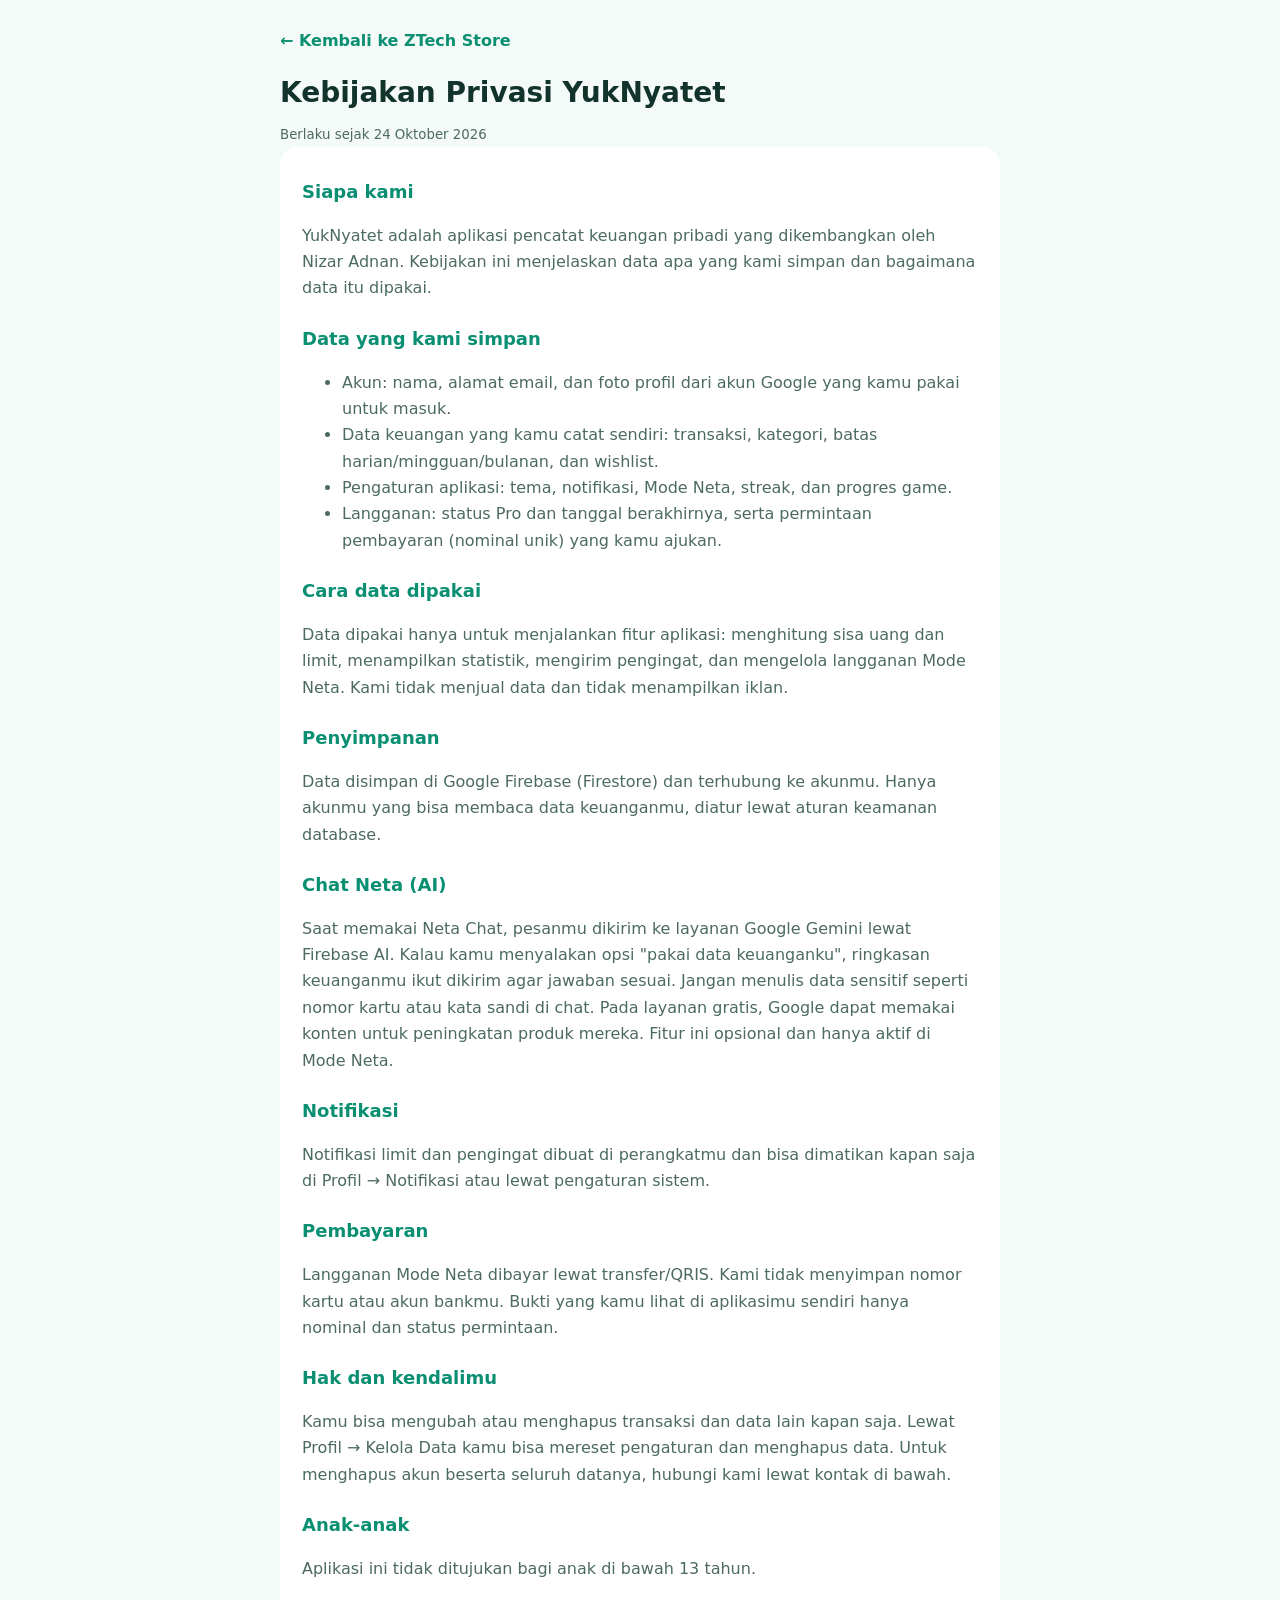
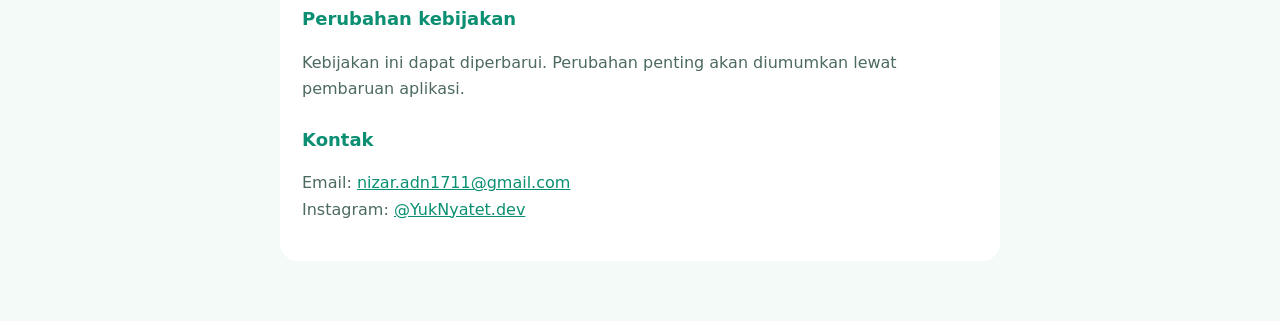
==== privacy.html @ 0e777ab1 "Build and deploy ZTech Store on GitHub Pages" ====
<!doctype html>
<html lang="id"><head><meta charset="utf-8"><meta name="viewport" content="width=device-width,initial-scale=1">
<title>Kebijakan Privasi - YukNyatet</title>
<style>
:root{color-scheme:light dark;--bg:#f4faf7;--card:#fff;--text:#12332c;--muted:#4c6a62;--accent:#0a8f72}
@media(prefers-color-scheme:dark){:root{--bg:#0c1a17;--card:#13261f;--text:#e6f4ef;--muted:#9db8b0;--accent:#45e3b1}}
body{margin:0;background:var(--bg);color:var(--text);font:16px/1.65 system-ui,sans-serif}
main{max-width:720px;margin:0 auto;padding:28px 18px 60px}
.card{background:var(--card);border-radius:18px;padding:8px 22px 22px}
h1{font-size:28px;margin:6px 0 4px}h2{font-size:18px;margin:22px 0 4px;color:var(--accent)}
p,li{color:var(--muted)}small{color:var(--muted)}a{color:var(--accent)}
</style></head><body><main>
<a href="./" style="display:inline-block;margin-bottom:10px;font-weight:600;text-decoration:none">← Kembali ke ZTech Store</a>
<h1>Kebijakan Privasi YukNyatet</h1>
<small>Berlaku sejak 24 Oktober 2026</small>
<div class="card">
<h2>Siapa kami</h2>
<p>YukNyatet adalah aplikasi pencatat keuangan pribadi yang dikembangkan oleh Nizar Adnan. Kebijakan ini menjelaskan data apa yang kami simpan dan bagaimana data itu dipakai.</p>
<h2>Data yang kami simpan</h2>
<ul><li>Akun: nama, alamat email, dan foto profil dari akun Google yang kamu pakai untuk masuk.</li><li>Data keuangan yang kamu catat sendiri: transaksi, kategori, batas harian/mingguan/bulanan, dan wishlist.</li><li>Pengaturan aplikasi: tema, notifikasi, Mode Neta, streak, dan progres game.</li><li>Langganan: status Pro dan tanggal berakhirnya, serta permintaan pembayaran (nominal unik) yang kamu ajukan.</li></ul>
<h2>Cara data dipakai</h2>
<p>Data dipakai hanya untuk menjalankan fitur aplikasi: menghitung sisa uang dan limit, menampilkan statistik, mengirim pengingat, dan mengelola langganan Mode Neta. Kami tidak menjual data dan tidak menampilkan iklan.</p>
<h2>Penyimpanan</h2>
<p>Data disimpan di Google Firebase (Firestore) dan terhubung ke akunmu. Hanya akunmu yang bisa membaca data keuanganmu, diatur lewat aturan keamanan database.</p>
<h2>Chat Neta (AI)</h2>
<p>Saat memakai Neta Chat, pesanmu dikirim ke layanan Google Gemini lewat Firebase AI. Kalau kamu menyalakan opsi &quot;pakai data keuanganku&quot;, ringkasan keuanganmu ikut dikirim agar jawaban sesuai. Jangan menulis data sensitif seperti nomor kartu atau kata sandi di chat. Pada layanan gratis, Google dapat memakai konten untuk peningkatan produk mereka. Fitur ini opsional dan hanya aktif di Mode Neta.</p>
<h2>Notifikasi</h2>
<p>Notifikasi limit dan pengingat dibuat di perangkatmu dan bisa dimatikan kapan saja di Profil → Notifikasi atau lewat pengaturan sistem.</p>
<h2>Pembayaran</h2>
<p>Langganan Mode Neta dibayar lewat transfer/QRIS. Kami tidak menyimpan nomor kartu atau akun bankmu. Bukti yang kamu lihat di aplikasimu sendiri hanya nominal dan status permintaan.</p>
<h2>Hak dan kendalimu</h2>
<p>Kamu bisa mengubah atau menghapus transaksi dan data lain kapan saja. Lewat Profil → Kelola Data kamu bisa mereset pengaturan dan menghapus data. Untuk menghapus akun beserta seluruh datanya, hubungi kami lewat kontak di bawah.</p>
<h2>Anak-anak</h2>
<p>Aplikasi ini tidak ditujukan bagi anak di bawah 13 tahun.</p>
<h2>Perubahan kebijakan</h2>
<p>Kebijakan ini dapat diperbarui. Perubahan penting akan diumumkan lewat pembaruan aplikasi.</p>
<h2>Kontak</h2>
<p>Email: <a href="mailto:nizar.adn1711@gmail.com">nizar.adn1711@gmail.com</a><br>Instagram: <a href="https://www.instagram.com/YukNyatet.dev/">@YukNyatet.dev</a></p>
</div></main></body></html>
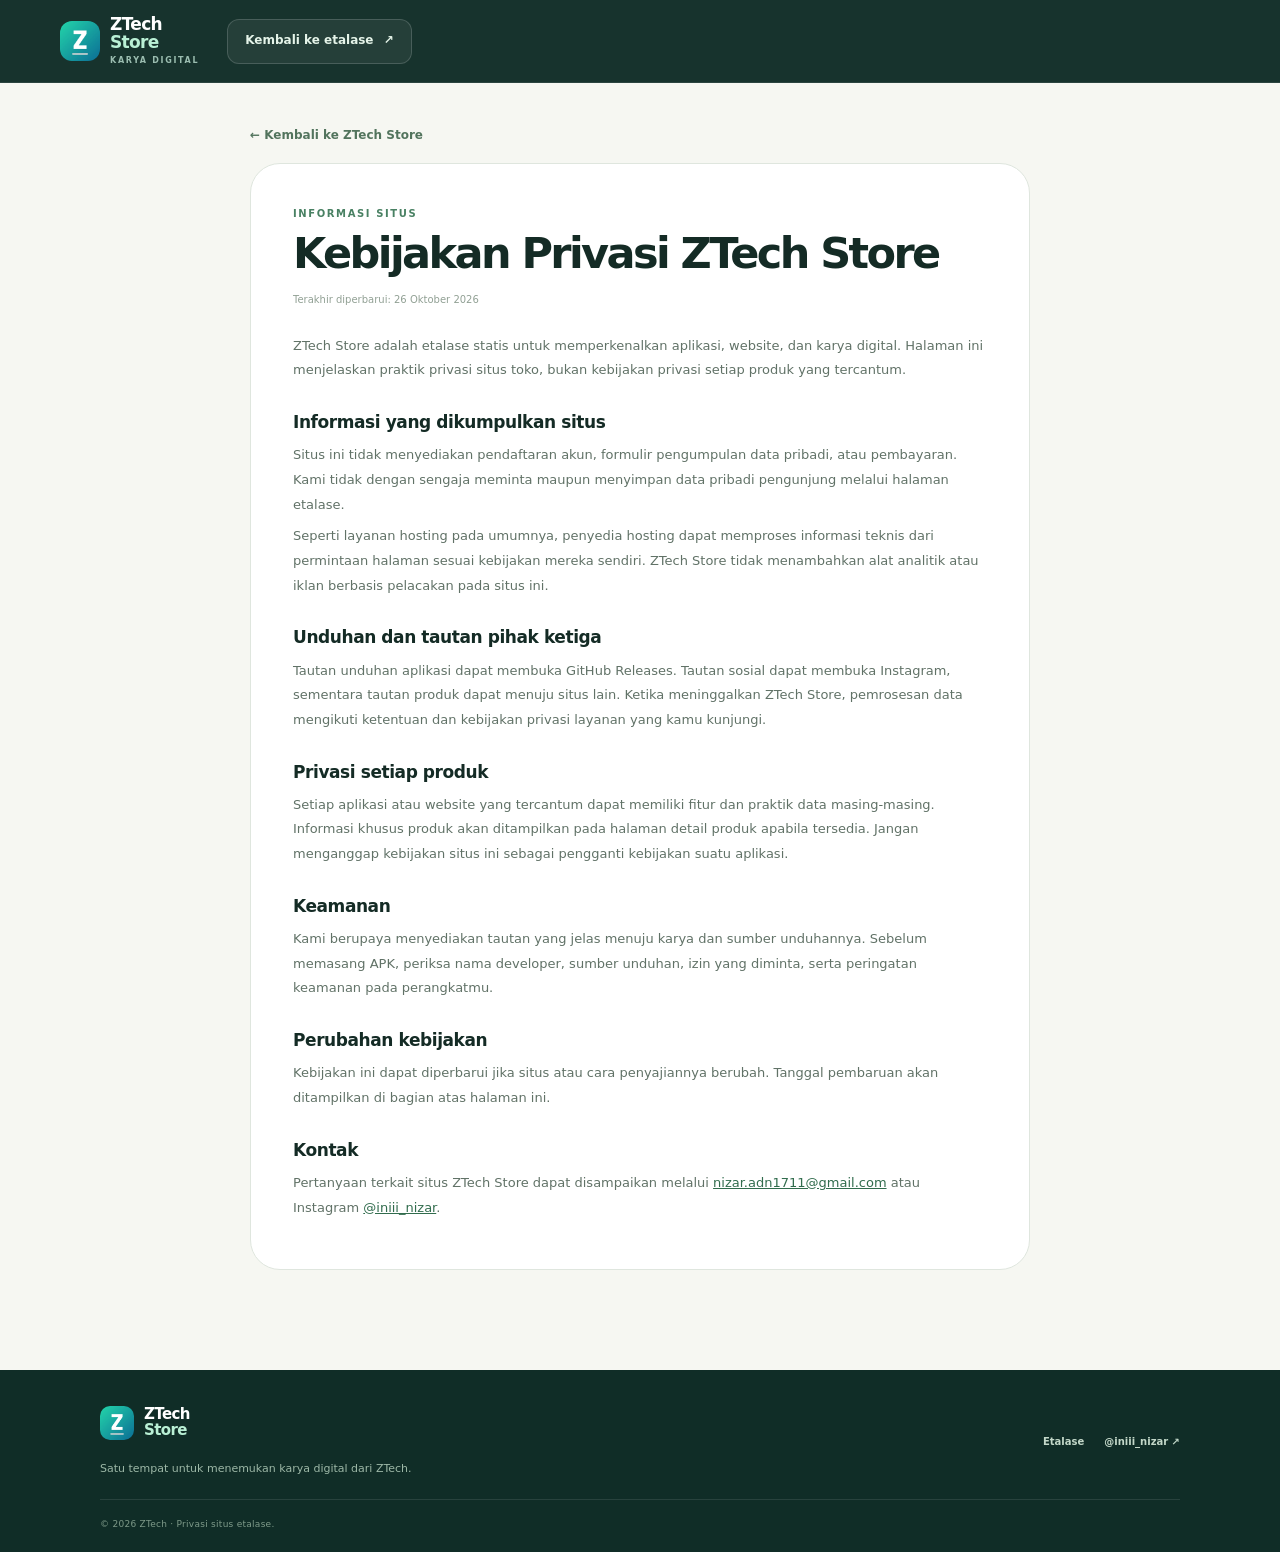
==== commit b5e68827: "Redesign ZTech Store as a general digital catalog" ====
--- a/privacy.html
+++ b/privacy.html
@@ -1,39 +1,43 @@
 <!doctype html>
-<html lang="id"><head><meta charset="utf-8"><meta name="viewport" content="width=device-width,initial-scale=1">
-<title>Kebijakan Privasi - YukNyatet</title>
-<style>
-:root{color-scheme:light dark;--bg:#f4faf7;--card:#fff;--text:#12332c;--muted:#4c6a62;--accent:#0a8f72}
-@media(prefers-color-scheme:dark){:root{--bg:#0c1a17;--card:#13261f;--text:#e6f4ef;--muted:#9db8b0;--accent:#45e3b1}}
-body{margin:0;background:var(--bg);color:var(--text);font:16px/1.65 system-ui,sans-serif}
-main{max-width:720px;margin:0 auto;padding:28px 18px 60px}
-.card{background:var(--card);border-radius:18px;padding:8px 22px 22px}
-h1{font-size:28px;margin:6px 0 4px}h2{font-size:18px;margin:22px 0 4px;color:var(--accent)}
-p,li{color:var(--muted)}small{color:var(--muted)}a{color:var(--accent)}
-</style></head><body><main>
-<a href="./" style="display:inline-block;margin-bottom:10px;font-weight:600;text-decoration:none">← Kembali ke ZTech Store</a>
-<h1>Kebijakan Privasi YukNyatet</h1>
-<small>Berlaku sejak 24 Oktober 2026</small>
-<div class="card">
-<h2>Siapa kami</h2>
-<p>YukNyatet adalah aplikasi pencatat keuangan pribadi yang dikembangkan oleh Nizar Adnan. Kebijakan ini menjelaskan data apa yang kami simpan dan bagaimana data itu dipakai.</p>
-<h2>Data yang kami simpan</h2>
-<ul><li>Akun: nama, alamat email, dan foto profil dari akun Google yang kamu pakai untuk masuk.</li><li>Data keuangan yang kamu catat sendiri: transaksi, kategori, batas harian/mingguan/bulanan, dan wishlist.</li><li>Pengaturan aplikasi: tema, notifikasi, Mode Neta, streak, dan progres game.</li><li>Langganan: status Pro dan tanggal berakhirnya, serta permintaan pembayaran (nominal unik) yang kamu ajukan.</li></ul>
-<h2>Cara data dipakai</h2>
-<p>Data dipakai hanya untuk menjalankan fitur aplikasi: menghitung sisa uang dan limit, menampilkan statistik, mengirim pengingat, dan mengelola langganan Mode Neta. Kami tidak menjual data dan tidak menampilkan iklan.</p>
-<h2>Penyimpanan</h2>
-<p>Data disimpan di Google Firebase (Firestore) dan terhubung ke akunmu. Hanya akunmu yang bisa membaca data keuanganmu, diatur lewat aturan keamanan database.</p>
-<h2>Chat Neta (AI)</h2>
-<p>Saat memakai Neta Chat, pesanmu dikirim ke layanan Google Gemini lewat Firebase AI. Kalau kamu menyalakan opsi &quot;pakai data keuanganku&quot;, ringkasan keuanganmu ikut dikirim agar jawaban sesuai. Jangan menulis data sensitif seperti nomor kartu atau kata sandi di chat. Pada layanan gratis, Google dapat memakai konten untuk peningkatan produk mereka. Fitur ini opsional dan hanya aktif di Mode Neta.</p>
-<h2>Notifikasi</h2>
-<p>Notifikasi limit dan pengingat dibuat di perangkatmu dan bisa dimatikan kapan saja di Profil → Notifikasi atau lewat pengaturan sistem.</p>
-<h2>Pembayaran</h2>
-<p>Langganan Mode Neta dibayar lewat transfer/QRIS. Kami tidak menyimpan nomor kartu atau akun bankmu. Bukti yang kamu lihat di aplikasimu sendiri hanya nominal dan status permintaan.</p>
-<h2>Hak dan kendalimu</h2>
-<p>Kamu bisa mengubah atau menghapus transaksi dan data lain kapan saja. Lewat Profil → Kelola Data kamu bisa mereset pengaturan dan menghapus data. Untuk menghapus akun beserta seluruh datanya, hubungi kami lewat kontak di bawah.</p>
-<h2>Anak-anak</h2>
-<p>Aplikasi ini tidak ditujukan bagi anak di bawah 13 tahun.</p>
-<h2>Perubahan kebijakan</h2>
-<p>Kebijakan ini dapat diperbarui. Perubahan penting akan diumumkan lewat pembaruan aplikasi.</p>
-<h2>Kontak</h2>
-<p>Email: <a href="mailto:nizar.adn1711@gmail.com">nizar.adn1711@gmail.com</a><br>Instagram: <a href="https://www.instagram.com/YukNyatet.dev/">@YukNyatet.dev</a></p>
-</div></main></body></html>+<html lang="id">
+<head>
+  <meta charset="utf-8">
+  <meta name="viewport" content="width=device-width, initial-scale=1">
+  <meta name="theme-color" content="#102d27">
+  <meta name="description" content="Kebijakan privasi situs ZTech Store.">
+  <title>Privasi Situs — ZTech Store</title>
+  <link rel="icon" href="assets/store/logo.webp">
+  <link rel="stylesheet" href="style.css">
+</head>
+<body>
+  <header class="site-header">
+    <div class="header-inner">
+      <a class="brand" href="./" aria-label="Kembali ke ZTech Store"><img src="assets/store/logo.webp" alt="" width="40" height="40"><span class="brand-name">ZTech <b>Store</b><small>KARYA DIGITAL</small></span></a>
+      <a class="button button-quiet" href="./">Kembali ke etalase <span aria-hidden="true">↗</span></a>
+    </div>
+  </header>
+  <main class="policy-page">
+    <a class="policy-back" href="./">← Kembali ke ZTech Store</a>
+    <article class="policy-card">
+      <span class="eyebrow">INFORMASI SITUS</span>
+      <h1>Kebijakan Privasi ZTech Store</h1>
+      <p class="policy-date">Terakhir diperbarui: 26 Oktober 2026</p>
+      <p>ZTech Store adalah etalase statis untuk memperkenalkan aplikasi, website, dan karya digital. Halaman ini menjelaskan praktik privasi situs toko, bukan kebijakan privasi setiap produk yang tercantum.</p>
+      <h2>Informasi yang dikumpulkan situs</h2>
+      <p>Situs ini tidak menyediakan pendaftaran akun, formulir pengumpulan data pribadi, atau pembayaran. Kami tidak dengan sengaja meminta maupun menyimpan data pribadi pengunjung melalui halaman etalase.</p>
+      <p>Seperti layanan hosting pada umumnya, penyedia hosting dapat memproses informasi teknis dari permintaan halaman sesuai kebijakan mereka sendiri. ZTech Store tidak menambahkan alat analitik atau iklan berbasis pelacakan pada situs ini.</p>
+      <h2>Unduhan dan tautan pihak ketiga</h2>
+      <p>Tautan unduhan aplikasi dapat membuka GitHub Releases. Tautan sosial dapat membuka Instagram, sementara tautan produk dapat menuju situs lain. Ketika meninggalkan ZTech Store, pemrosesan data mengikuti ketentuan dan kebijakan privasi layanan yang kamu kunjungi.</p>
+      <h2>Privasi setiap produk</h2>
+      <p>Setiap aplikasi atau website yang tercantum dapat memiliki fitur dan praktik data masing-masing. Informasi khusus produk akan ditampilkan pada halaman detail produk apabila tersedia. Jangan menganggap kebijakan situs ini sebagai pengganti kebijakan suatu aplikasi.</p>
+      <h2>Keamanan</h2>
+      <p>Kami berupaya menyediakan tautan yang jelas menuju karya dan sumber unduhannya. Sebelum memasang APK, periksa nama developer, sumber unduhan, izin yang diminta, serta peringatan keamanan pada perangkatmu.</p>
+      <h2>Perubahan kebijakan</h2>
+      <p>Kebijakan ini dapat diperbarui jika situs atau cara penyajiannya berubah. Tanggal pembaruan akan ditampilkan di bagian atas halaman ini.</p>
+      <h2>Kontak</h2>
+      <p>Pertanyaan terkait situs ZTech Store dapat disampaikan melalui <a href="mailto:nizar.adn1711@gmail.com">nizar.adn1711@gmail.com</a> atau Instagram <a href="https://www.instagram.com/iniii_nizar/" target="_blank" rel="noopener noreferrer">@iniii_nizar</a>.</p>
+    </article>
+  </main>
+  <footer class="site-footer"><div class="footer-inner"><div class="footer-brand"><a class="brand" href="./"><img src="assets/store/logo.webp" alt="" width="34" height="34"><span class="brand-name">ZTech <b>Store</b></span></a><p>Satu tempat untuk menemukan karya digital dari ZTech.</p></div><div class="footer-links"><a href="./">Etalase</a><a href="https://www.instagram.com/iniii_nizar/" target="_blank" rel="noopener noreferrer">@iniii_nizar ↗</a></div><small>© 2026 ZTech · Privasi situs etalase.</small></div></footer>
+</body>
+</html>
--- a/style.css
+++ b/style.css
@@ -0,0 +1,331 @@
+:root {
+  color-scheme: light;
+  --paper: #f6f7f2;
+  --white: #ffffff;
+  --ink: #142b25;
+  --muted: #65766f;
+  --line: #dfe6de;
+  --deep: #102d27;
+  --deep-2: #173d34;
+  --mint: #b9f0d5;
+  --green: #246d51;
+  --lime: #d9f58f;
+  --soft: #edf3ea;
+  --shadow: 0 22px 65px rgba(18, 45, 39, .10);
+  --radius-xl: 30px;
+  --radius-lg: 22px;
+  --radius-md: 16px;
+}
+* { box-sizing: border-box; }
+html { scroll-behavior: smooth; scroll-padding-top: 100px; }
+body { margin: 0; background: var(--paper); color: var(--ink); font-family: Inter, ui-sans-serif, system-ui, -apple-system, BlinkMacSystemFont, "Segoe UI", sans-serif; font-size: 16px; line-height: 1.6; -webkit-font-smoothing: antialiased; }
+a { color: inherit; }
+button, input { font: inherit; }
+button, a { -webkit-tap-highlight-color: transparent; }
+button:focus-visible, a:focus-visible, input:focus-visible, summary:focus-visible { outline: 3px solid #75b89a; outline-offset: 3px; }
+img { display: block; max-width: 100%; }
+.site-header { position: sticky; inset: 0 0 auto; z-index: 20; color: var(--white); background: rgba(16, 45, 39, .97); border-bottom: 1px solid rgba(255,255,255,.09); backdrop-filter: blur(18px); }
+.header-inner { width: min(1160px, 100% - 48px); min-height: 82px; margin: 0 auto; display: flex; align-items: center; gap: 28px; }
+.brand { flex: none; display: inline-flex; align-items: center; gap: 10px; color: var(--white); text-decoration: none; }
+.brand img { width: 40px; height: 40px; object-fit: cover; border-radius: 12px; }
+.brand-name { display: flex; flex-direction: column; font-weight: 650; font-size: 17px; line-height: 1.05; letter-spacing: -.04em; }
+.brand-name b { display: inline; color: var(--mint); }
+.brand-name small { margin-top: 5px; color: #9bbdb0; font-size: 8px; font-weight: 700; letter-spacing: .21em; }
+.search { min-width: 140px; max-width: 330px; margin-left: auto; display: flex; align-items: center; gap: 9px; padding: 10px 13px; color: #bcd0c6; background: rgba(255,255,255,.075); border: 1px solid rgba(255,255,255,.12); border-radius: 12px; }
+.search svg { width: 17px; height: 17px; flex: none; fill: none; stroke: currentColor; stroke-width: 1.8; }
+.search input { width: 100%; min-width: 0; padding: 0; border: 0; outline: 0; color: var(--white); background: transparent; font-size: 12px; }
+.search input::placeholder { color: #b0c5bb; opacity: 1; }
+.search kbd { flex: none; border: 1px solid #506e62; border-radius: 5px; padding: 0 5px; font-family: inherit; font-size: 10px; color: #9bbdb0; }
+.nav-links { display: flex; align-items: center; gap: 22px; }
+.nav-links a { color: #d1e1d8; font-size: 12px; font-weight: 600; text-decoration: none; white-space: nowrap; transition: color .18s ease; }
+.nav-links a:hover, .nav-links a:focus-visible { color: var(--mint); }
+.nav-social { padding: 9px 12px; border: 1px solid rgba(185,240,213,.27); border-radius: 10px; }
+.menu-btn { display: none; }
+#view { min-height: 60vh; }
+.intro { position: relative; isolation: isolate; width: min(1160px, 100% - 48px); min-height: 490px; margin: 32px auto 0; padding: 68px 66px 52px; display: grid; grid-template-columns: minmax(0, 1.1fr) minmax(320px, .9fr); align-items: center; overflow: hidden; color: #f7fff9; background: var(--deep); border-radius: var(--radius-xl); box-shadow: var(--shadow); }
+.intro::before { position: absolute; z-index: -1; inset: 0; content: ""; background: radial-gradient(circle at 84% 24%, rgba(127,210,163,.18), transparent 34%), radial-gradient(circle at 35% 116%, rgba(217,245,143,.10), transparent 40%); }
+.intro::after { position: absolute; z-index: -1; inset: 0; content: ""; opacity: .13; background-image: linear-gradient(rgba(255,255,255,.14) 1px, transparent 1px), linear-gradient(90deg, rgba(255,255,255,.14) 1px, transparent 1px); background-size: 42px 42px; mask-image: linear-gradient(to right, transparent 0%, black 85%); }
+.intro-copy { position: relative; z-index: 2; max-width: 620px; padding-bottom: 12px; }
+.eyebrow { display: flex; align-items: center; gap: 9px; color: #498163; font-size: 10px; font-weight: 800; letter-spacing: .16em; line-height: 1.5; text-transform: uppercase; }
+.intro .eyebrow { color: var(--mint); }
+.status-dot { width: 7px; height: 7px; border-radius: 50%; background: var(--lime); box-shadow: 0 0 0 4px rgba(217,245,143,.12); }
+.intro h1 { max-width: 670px; margin: 19px 0 17px; font-size: clamp(38px, 5vw, 63px); font-weight: 650; letter-spacing: -.065em; line-height: 1.04; }
+.intro h1 span { color: var(--mint); }
+.intro-copy > p { max-width: 500px; margin: 0; color: #ccddd2; font-size: 15px; line-height: 1.9; }
+.intro-actions { display: flex; flex-wrap: wrap; gap: 10px; margin-top: 27px; }
+.button { min-height: 45px; display: inline-flex; align-items: center; justify-content: center; gap: 10px; padding: 11px 17px; border: 1px solid transparent; border-radius: 12px; cursor: pointer; font-size: 12px; font-weight: 750; line-height: 1.3; text-align: center; text-decoration: none; transition: transform .18s ease, background .18s ease, border-color .18s ease; }
+.button:hover { transform: translateY(-2px); }
+.button-primary { color: #f7fff9; background: #267756; border-color: #267756; box-shadow: 0 8px 20px rgba(11,33,26,.16); }
+.button-primary:hover { background: #2f8964; }
+.button-quiet { color: #e5f4e9; background: rgba(255,255,255,.06); border-color: rgba(255,255,255,.16); }
+.button-quiet:hover { background: rgba(255,255,255,.12); }
+.button-light { color: var(--deep); background: var(--mint); }
+.button-outline { color: var(--deep); background: transparent; border-color: #ccdbd0; }
+.button-full { width: 100%; }
+.intro-note { display: flex; align-items: center; gap: 10px; margin-top: 35px; color: #b3cec0; font-size: 11px; }
+.note-symbol { display: grid; place-items: center; width: 24px; height: 24px; flex: none; color: var(--lime); border: 1px solid #42675a; border-radius: 8px; }
+.intro-art { position: relative; justify-self: end; width: min(100%, 390px); aspect-ratio: 1 / 1; margin: 0 4px 14px 0; }
+.art-orbit { position: absolute; inset: 12%; border: 1px solid rgba(185,240,213,.15); border-radius: 50%; }
+.orbit-two { inset: 24%; border-style: dashed; transform: rotate(-26deg); }
+.art-core { position: absolute; inset: 32%; display: grid; place-items: center; color: var(--deep); background: linear-gradient(145deg, #def8c7, #86d9ad); border: 8px solid rgba(255,255,255,.13); border-radius: 34%; box-shadow: 0 28px 60px rgba(0,0,0,.22); transform: rotate(-9deg); }
+.art-core span { font-size: 78px; font-weight: 850; letter-spacing: -.1em; transform: rotate(9deg); }
+.art-tile { position: absolute; display: grid; grid-template-columns: 36px auto; grid-template-rows: auto auto; align-items: center; min-width: 126px; padding: 11px 13px; gap: 1px 9px; color: #f3fff6; background: rgba(24,65,53,.92); border: 1px solid rgba(185,240,213,.22); border-radius: 15px; box-shadow: 0 13px 35px rgba(0,0,0,.15); }
+.art-tile .tile-symbol { grid-row: 1 / 3; display: grid; place-items: center; width: 36px; height: 36px; color: var(--deep); background: var(--mint); border-radius: 11px; font-size: 17px; }
+.art-tile b { font-size: 12px; line-height: 1.2; }
+.art-tile small { color: #a8c5b7; font-size: 9px; }
+.tile-app { top: 7%; left: 0; transform: rotate(-7deg); }
+.tile-web { top: 39%; right: -2%; transform: rotate(6deg); }
+.tile-tools { bottom: 4%; left: 8%; transform: rotate(5deg); }
+.intro-index { position: absolute; right: 32px; bottom: 18px; left: 32px; display: flex; justify-content: space-between; padding-top: 12px; color: #7fa394; border-top: 1px solid rgba(255,255,255,.12); font-size: 8px; font-weight: 700; letter-spacing: .15em; }
+.section-block { width: min(1080px, 100% - 48px); margin: 92px auto 0; }
+.section-heading { display: flex; align-items: end; justify-content: space-between; gap: 16px; margin-bottom: 25px; }
+.section-heading h2, .about-copy h2 { margin: 7px 0 4px; font-size: clamp(29px, 3vw, 39px); font-weight: 650; letter-spacing: -.055em; line-height: 1.18; }
+.heading-period { color: #619d76; }
+.section-heading p { margin: 7px 0 0; color: var(--muted); font-size: 13px; }
+.result-count { flex: none; padding: 6px 10px; color: #4e6859; background: #e9eee5; border-radius: 8px; font-size: 10px; font-weight: 750; }
+.featured-card { position: relative; display: flex; align-items: center; justify-content: space-between; gap: 22px; min-height: 220px; margin-bottom: 28px; padding: 30px 34px; overflow: hidden; color: #f5fff7; background: #1b4438; border-radius: var(--radius-lg); }
+.featured-card::after { position: absolute; top: -125px; right: 160px; width: 300px; height: 300px; content: ""; border: 1px solid rgba(185,240,213,.18); border-radius: 50%; box-shadow: 0 0 0 34px rgba(185,240,213,.035), 0 0 0 70px rgba(185,240,213,.025); pointer-events: none; }
+.featured-copy { position: relative; z-index: 1; max-width: 600px; }
+.featured-copy .eyebrow { color: var(--mint); }
+.featured-copy h3 { margin: 9px 0 4px; font-size: 27px; letter-spacing: -.045em; }
+.featured-copy p { max-width: 470px; margin: 0 0 17px; color: #c4d9cc; font-size: 13px; }
+.featured-product { position: relative; z-index: 1; min-width: 130px; display: flex; align-items: center; flex-direction: column; gap: 7px; color: #b3d2c1; font-size: 10px; }
+.featured-product .product-icon { width: 94px; height: 94px; margin-bottom: 3px; border: 4px solid rgba(255,255,255,.16); border-radius: 27px; }
+.featured-product b { color: #eff9f0; font-size: 12px; font-weight: 600; }
+.catalog-tools { display: flex; align-items: center; justify-content: space-between; flex-wrap: wrap; gap: 15px; margin: 28px 0 17px; }
+.filter-list { display: flex; align-items: center; flex-wrap: wrap; gap: 7px; }
+.filter-chip { min-height: 35px; padding: 8px 12px; color: #5a6a60; background: transparent; border: 1px solid #dce4da; border-radius: 9px; cursor: pointer; font-size: 10px; font-weight: 700; transition: .15s ease; }
+.filter-chip:hover { border-color: #94b6a1; }
+.filter-chip[aria-pressed="true"] { color: #edf9ef; background: var(--deep); border-color: var(--deep); }
+.catalog-type-note { color: #9ca99e; font-size: 9px; font-weight: 800; letter-spacing: .13em; }
+.catalog-type-note i { margin: 0 5px; font-style: normal; color: #6f9d7b; }
+.product-grid { display: grid; grid-template-columns: repeat(3, minmax(0, 1fr)); gap: 14px; }
+.product-card { min-width: 0; display: flex; flex-direction: column; padding: 20px; background: var(--white); border: 1px solid var(--line); border-radius: 19px; text-decoration: none; transition: transform .2s ease, box-shadow .2s ease, border-color .2s ease; }
+.product-card:hover { transform: translateY(-4px); border-color: #bacfc0; box-shadow: 0 17px 36px rgba(19, 50, 41, .08); }
+.card-top { display: flex; align-items: start; justify-content: space-between; gap: 12px; }
+.product-icon { display: grid; place-items: center; width: 60px; height: 60px; flex: none; overflow: hidden; background: #e7f4e9; border: 1px solid rgba(16,45,39,.06); border-radius: 17px; color: var(--deep); }
+.product-icon img { width: 100%; height: 100%; object-fit: cover; }
+.product-icon-fallback { font-size: 24px; font-weight: 800; }
+.product-icon-large { width: 102px; height: 102px; border-radius: 26px; }
+.type-pill { display: inline-flex; align-items: center; width: fit-content; padding: 5px 8px; color: #3d7654; background: #edf5e8; border-radius: 7px; font-size: 9px; font-weight: 800; }
+.product-card h3 { margin: 17px 0 5px; font-size: 17px; letter-spacing: -.035em; }
+.product-card > p { flex: 1; margin: 0; color: var(--muted); font-size: 12px; line-height: 1.7; }
+.card-foot { display: flex; align-items: center; justify-content: space-between; gap: 10px; margin-top: 22px; padding-top: 12px; color: #7b8b7f; border-top: 1px solid #edf0e9; font-size: 10px; font-weight: 650; }
+.card-arrow { display: grid; place-items: center; width: 28px; height: 28px; color: var(--deep); background: #edf3e9; border-radius: 9px; font-size: 15px; transition: transform .2s; }
+.product-card:hover .card-arrow { transform: translate(2px, -2px); }
+.empty-state { display: grid; justify-items: center; text-align: center; padding: 52px 20px; background: var(--white); border: 1px dashed #cbd8cc; border-radius: var(--radius-lg); }
+.empty-mark { display: grid; place-items: center; width: 52px; height: 52px; margin-bottom: 12px; color: var(--green); background: #eaf3e9; border-radius: 15px; font-size: 27px; }
+.empty-state h3 { margin: 0; font-size: 19px; }
+.empty-state p { margin: 5px 0 18px; color: var(--muted); font-size: 13px; }
+.catalog-hint { margin: 0; color: var(--muted); font-size: 12px; }
+.about-block { display: grid; grid-template-columns: 180px minmax(0, 1fr) minmax(190px, .65fr); align-items: center; gap: 40px; margin-top: 116px; padding: 52px; background: #e9eee5; border: 1px solid #dfe7db; border-radius: var(--radius-xl); }
+.about-symbol { position: relative; display: grid; place-items: center; width: 160px; height: 160px; color: #d7f4d9; background: var(--deep); border-radius: 45px; box-shadow: inset 0 0 0 1px rgba(255,255,255,.1); transform: rotate(-5deg); }
+.about-symbol::before, .about-symbol::after { position: absolute; content: ""; border: 1px solid rgba(185,240,213,.28); border-radius: 50%; }
+.about-symbol::before { inset: 16px; }
+.about-symbol::after { inset: 31px; }
+.about-symbol span { position: relative; z-index: 1; font-size: 78px; font-weight: 850; letter-spacing: -.1em; }
+.about-symbol i { position: absolute; top: 20px; right: 20px; z-index: 1; width: 14px; height: 14px; background: var(--lime); border-radius: 5px; }
+.about-copy .eyebrow { color: #4f805f; }
+.about-copy h2 { margin: 10px 0 13px; font-size: 31px; }
+.about-copy h2 span { color: #598365; }
+.about-copy p { max-width: 550px; margin: 0; color: #56695b; font-size: 12px; line-height: 1.9; }
+.text-link { display: inline-flex; align-items: center; gap: 7px; margin-top: 17px; color: #286447; font-size: 11px; font-weight: 800; text-decoration: none; }
+.text-link:hover { text-decoration: underline; }
+.about-points { display: grid; gap: 9px; }
+.about-points div { display: grid; grid-template-columns: 27px 1fr; align-items: center; column-gap: 6px; padding: 12px; background: rgba(255,255,255,.55); border: 1px solid rgba(186,204,186,.5); border-radius: 12px; }
+.about-points span { grid-row: 1 / 3; color: #679378; font-size: 9px; font-weight: 800; }
+.about-points b { font-size: 11px; }
+.about-points small { color: #6c7f70; font-size: 9px; }
+.site-footer { margin-top: 100px; color: #dcebe0; background: #102d27; }
+.footer-inner { width: min(1080px, 100% - 48px); margin: 0 auto; display: grid; grid-template-columns: 1fr 1.3fr; gap: 22px 40px; padding: 36px 0 20px; }
+.footer-brand .brand img { width: 34px; height: 34px; border-radius: 10px; }
+.footer-brand .brand-name { font-size: 15px; }
+.footer-brand p { margin: 12px 0 0; color: #9db8a7; font-size: 11px; }
+.footer-links { display: flex; align-items: center; justify-content: flex-end; flex-wrap: wrap; gap: 12px 20px; }
+.footer-links a { color: #c3d8c9; font-size: 10px; font-weight: 600; text-decoration: none; }
+.footer-links a:hover { color: var(--mint); }
+.footer-inner > small { grid-column: 1 / -1; padding-top: 17px; color: #7f9b8a; border-top: 1px solid rgba(255,255,255,.1); font-size: 9px; letter-spacing: .03em; }
+.back-link { display: inline-flex; align-items: center; gap: 8px; margin-bottom: 19px; color: #63736a; font-size: 12px; font-weight: 700; text-decoration: none; }
+.back-link:hover { color: var(--green); }
+.detail-page { width: min(1000px, 100% - 48px); margin: 35px auto 0; }
+.detail-hero { display: flex; align-items: center; justify-content: space-between; gap: 28px; padding: 34px; background: var(--white); border: 1px solid var(--line); border-radius: var(--radius-xl); }
+.detail-brand-row { min-width: 0; display: flex; align-items: center; gap: 22px; }
+.detail-title .type-pill { margin-bottom: 6px; }
+.detail-title h1 { margin: 0 0 4px; font-size: clamp(30px, 4vw, 42px); font-weight: 700; letter-spacing: -.065em; line-height: 1.14; }
+.detail-tagline { margin: 0 0 9px; color: #596e60; font-size: 13px; }
+.developer-name { color: #89978b; font-size: 10px; }
+.detail-actions { flex: none; display: flex; flex-wrap: wrap; gap: 8px; }
+.detail-actions .button { min-height: 42px; padding: 10px 13px; }
+.meta-grid { display: grid; grid-template-columns: repeat(auto-fit, minmax(130px, 1fr)); gap: 10px; margin: 13px 0; }
+.meta-grid div { display: flex; flex-direction: column; gap: 3px; padding: 14px 16px; background: #ecf1e9; border: 1px solid #e0e8dc; border-radius: 13px; }
+.meta-grid span { color: #819084; font-size: 10px; }
+.meta-grid b { overflow-wrap: anywhere; color: #243a2f; font-size: 12px; font-weight: 750; }
+.detail-panel { margin-top: 13px; padding: 27px 30px; background: var(--white); border: 1px solid var(--line); border-radius: var(--radius-lg); }
+.detail-panel > .eyebrow { color: #498163; }
+.detail-panel h2 { margin: 7px 0 13px; font-size: 25px; font-weight: 700; letter-spacing: -.05em; line-height: 1.25; }
+.detail-panel > p { max-width: 820px; margin: 8px 0 0; color: #5f7165; font-size: 13px; line-height: 1.85; }
+.detail-panel > p + p { margin-top: 10px; }
+.panel-lead { margin-top: -5px !important; margin-bottom: 18px !important; color: var(--muted); font-size: 12px !important; }
+.panel-heading { display: flex; align-items: end; justify-content: space-between; gap: 12px; }
+.panel-heading h2 { margin-bottom: 0; }
+.scroll-hint { color: #819084; font-size: 10px; white-space: nowrap; }
+.screenshots { display: flex; gap: 12px; overflow-x: auto; overscroll-behavior-x: contain; padding: 20px 2px 8px; scroll-snap-type: x mandatory; scrollbar-color: #b9cbbd transparent; scrollbar-width: thin; }
+.screenshots a { flex: 0 0 auto; padding: 4px; background: #edf2ea; border: 1px solid #e0e7dc; border-radius: 17px; scroll-snap-align: start; }
+.screenshots img { width: auto; height: clamp(270px, 36vw, 370px); max-width: min(65vw, 240px); object-fit: contain; border-radius: 12px; }
+.screenshots a:hover { border-color: #9ab8a1; }
+.feature-grid { display: grid; grid-template-columns: repeat(2, minmax(0, 1fr)); gap: 9px; }
+.feature-item { display: flex; gap: 12px; padding: 14px; background: #f4f6f0; border: 1px solid #e7ece3; border-radius: 12px; }
+.feature-index { flex: none; color: #659274; font-size: 10px; font-weight: 850; letter-spacing: .08em; }
+.feature-item h3 { margin: 0 0 3px; font-size: 12px; }
+.feature-item p { margin: 0; color: #68796d; font-size: 11px; line-height: 1.65; }
+.detail-list { margin: 8px 0 0; padding-left: 19px; color: #5f7165; font-size: 12px; line-height: 1.85; }
+.detail-list li { padding-left: 4px; margin: 4px 0; }
+.hash-label { margin-top: 15px; color: #809084; font-size: 10px; font-weight: 750; }
+.hash-value { display: block; margin-top: 6px; padding: 12px; overflow-wrap: anywhere; color: #365242; background: #f0f4ec; border: 1px solid #e0e8dc; border-radius: 10px; font-family: ui-monospace, SFMono-Regular, Menlo, Consolas, monospace; font-size: 11px; line-height: 1.8; }
+.fine-print { font-size: 10px !important; }
+.policy-accordion { margin-top: 16px; border: 1px solid #e0e8dc; border-radius: 12px; }
+.policy-accordion summary { display: flex; justify-content: space-between; gap: 12px; padding: 14px 15px; cursor: pointer; color: #294b38; font-size: 12px; font-weight: 800; list-style: none; }
+.policy-accordion summary::-webkit-details-marker { display: none; }
+.policy-accordion summary::after { content: "+"; font-size: 18px; line-height: 1; }
+.policy-accordion[open] summary::after { content: "−"; }
+.policy-content { padding: 0 15px 17px; border-top: 1px solid #e7ece4; }
+.policy-content section { padding-top: 15px; }
+.policy-content h3 { margin: 0 0 5px; font-size: 12px; }
+.policy-content p, .policy-content li { color: #68796d; font-size: 11px; line-height: 1.8; }
+.policy-content p { margin: 5px 0; }
+.policy-content ul { margin: 5px 0; padding-left: 18px; }
+.guides { display: grid; grid-template-columns: repeat(2, minmax(0, 1fr)); gap: 13px; margin-top: 18px; }
+.guides a { display: flex; flex-direction: column; gap: 9px; padding: 9px; background: #f2f5ef; border: 1px solid #e0e8dc; border-radius: 13px; text-decoration: none; }
+.guides img { width: 100%; max-height: 570px; object-fit: contain; object-position: top; border-radius: 7px; }
+.guides a span { padding: 0 3px 3px; color: #437153; font-size: 10px; font-weight: 800; }
+.safety-note { display: flex; gap: 12px; margin-top: 18px; padding: 15px; color: #574b25; background: #f7f2df; border: 1px solid #eee4bd; border-radius: 13px; }
+.safety-icon { flex: none; display: grid; place-items: center; width: 26px; height: 26px; color: #5c4d18; border: 1px solid #d8ca86; border-radius: 50%; font-size: 13px; font-weight: 900; }
+.safety-note b { font-size: 11px; }
+.safety-note p { margin: 3px 0 0; color: #70633d; font-size: 11px; line-height: 1.7; }
+.detail-end { display: flex; justify-content: space-between; gap: 15px; padding: 24px 3px 4px; color: #849186; font-size: 10px; }
+.detail-end a { color: #477b59; font-weight: 800; text-decoration: none; }
+#sheet { width: min(460px, calc(100% - 26px)); max-width: 460px; max-height: min(90dvh, 760px); padding: 0; overflow-y: auto; color: var(--ink); background: var(--white); border: 1px solid #dce5dc; border-radius: 22px; box-shadow: 0 32px 90px rgba(6,29,22,.26); }
+#sheet::backdrop { background: rgba(8, 27, 20, .62); backdrop-filter: blur(4px); }
+.sheet-inner { position: relative; padding: 26px; }
+.sheet-close { position: absolute; top: 17px; right: 17px; display: grid; place-items: center; width: 34px; height: 34px; color: #617367; background: #f0f4ee; border: 0; border-radius: 10px; cursor: pointer; font-size: 22px; }
+.sheet-inner h2 { margin: 8px 0 5px; font-size: 26px; letter-spacing: -.05em; }
+.sheet-intro { margin: 0; color: #66776b; font-size: 12px; }
+.install-steps { display: grid; gap: 14px; margin: 22px 0; padding: 0; list-style: none; }
+.install-steps li { display: flex; align-items: flex-start; gap: 11px; }
+.install-steps li > span { flex: none; display: grid; place-items: center; width: 28px; height: 28px; color: #f0fff3; background: var(--deep); border-radius: 9px; font-size: 11px; font-weight: 800; }
+.install-steps b { display: block; font-size: 12px; }
+.install-steps small { display: block; margin-top: 2px; color: #718176; font-size: 10px; line-height: 1.7; }
+.sheet-actions { display: grid; gap: 8px; }
+.sheet-footnote { margin: 15px 0 0; color: #869287; font-size: 9px; text-align: center; }
+#toast { position: fixed; z-index: 40; right: 20px; bottom: 20px; max-width: calc(100% - 40px); padding: 12px 17px; color: #f4fff5; background: #15382e; border: 1px solid #426454; border-radius: 12px; box-shadow: var(--shadow); font-size: 12px; opacity: 0; transform: translateY(10px); pointer-events: none; transition: .22s ease; }
+#toast.on { opacity: 1; transform: translateY(0); }
+.policy-page { width: min(780px, 100% - 40px); margin: 38px auto 90px; }
+.policy-back { display: inline-flex; align-items: center; gap: 7px; margin-bottom: 18px; color: #52745d; font-size: 12px; font-weight: 800; text-decoration: none; }
+.policy-card { padding: clamp(22px, 5vw, 42px); background: var(--white); border: 1px solid var(--line); border-radius: var(--radius-xl); }
+.policy-card .eyebrow { color: #498163; }
+.policy-card h1 { margin: 8px 0 11px; font-size: clamp(30px, 5vw, 43px); letter-spacing: -.06em; line-height: 1.15; }
+.policy-card h2 { margin: 26px 0 5px; font-size: 17px; letter-spacing: -.025em; }
+.policy-card p, .policy-card li { color: #617267; font-size: 13px; line-height: 1.9; }
+.policy-card p { margin: 7px 0; }
+.policy-card ul { padding-left: 20px; }
+.policy-card a { color: #316c4d; }
+.policy-date { margin-bottom: 25px !important; font-size: 10px !important; color: #91a094 !important; }
+@media (max-width: 970px) {
+  .header-inner { gap: 17px; }
+  .nav-links { gap: 13px; }
+  .intro { grid-template-columns: minmax(0, 1fr) minmax(250px, .72fr); padding: 56px 42px 52px; }
+  .intro-art { transform: scale(.91); transform-origin: center right; margin-right: -12px; }
+  .about-block { grid-template-columns: 120px minmax(0, 1fr); gap: 28px; padding: 36px; }
+  .about-symbol { width: 116px; height: 116px; border-radius: 34px; }
+  .about-symbol span { font-size: 59px; }
+  .about-points { grid-column: 2; grid-template-columns: repeat(3, minmax(0, 1fr)); }
+  .about-points div { grid-template-columns: 1fr; }
+  .about-points span { grid-row: auto; }
+  .product-grid { grid-template-columns: repeat(2, minmax(0, 1fr)); }
+  .detail-hero { align-items: flex-start; flex-direction: column; }
+}
+@media (max-width: 700px) {
+  html { scroll-padding-top: 82px; }
+  .header-inner { width: calc(100% - 28px); min-height: 70px; flex-wrap: wrap; gap: 0 12px; padding: 11px 0; }
+  .brand img { width: 36px; height: 36px; }
+  .brand-name { font-size: 15px; }
+  .brand-name small { font-size: 7px; }
+  .menu-btn { display: inline-flex; align-items: center; gap: 7px; margin-left: auto; padding: 8px 11px; color: #e0f0e5; background: rgba(255,255,255,.08); border: 1px solid rgba(255,255,255,.15); border-radius: 9px; font-size: 11px; font-weight: 700; }
+  .nav-links { display: none; order: 3; width: 100%; padding: 12px 0 4px; }
+  .nav-links.open { display: flex; justify-content: space-between; }
+  .nav-links a { font-size: 11px; }
+  .search { order: 4; flex: 1 0 100%; max-width: none; margin: 10px 0 0; padding: 9px 11px; }
+  .intro { width: calc(100% - 28px); min-height: 0; grid-template-columns: 1fr; margin-top: 14px; padding: 35px 25px 52px; border-radius: 23px; }
+  .intro h1 { margin-top: 16px; font-size: clamp(34px, 10vw, 48px); }
+  .intro-copy > p { font-size: 13px; }
+  .intro-actions { gap: 8px; margin-top: 21px; }
+  .intro-actions .button { min-height: 42px; padding: 10px 12px; font-size: 10px; }
+  .intro-note { margin-top: 24px; font-size: 10px; }
+  .intro-art { width: min(100%, 300px); margin: 28px auto 10px; transform: none; justify-self: center; }
+  .art-core span { font-size: 62px; }
+  .art-tile { min-width: 110px; padding: 9px 10px; grid-template-columns: 31px auto; }
+  .art-tile .tile-symbol { width: 31px; height: 31px; }
+  .tile-web { right: -3%; }
+  .intro-index { right: 22px; left: 22px; bottom: 17px; font-size: 7px; }
+  .intro-index span:last-child { max-width: 55%; text-align: right; }
+  .section-block { width: calc(100% - 32px); margin-top: 64px; }
+  .section-heading { align-items: flex-start; margin-bottom: 20px; }
+  .section-heading h2 { font-size: 30px; }
+  .section-heading p { max-width: 280px; font-size: 11px; }
+  .result-count { margin-top: 22px; font-size: 9px; }
+  .featured-card { min-height: 0; padding: 23px 19px; border-radius: 18px; }
+  .featured-copy h3 { font-size: 23px; }
+  .featured-copy p { font-size: 11px; }
+  .featured-product { min-width: 90px; }
+  .featured-product .product-icon { width: 68px; height: 68px; border-radius: 19px; }
+  .featured-card .button { min-height: 39px; padding: 9px 11px; font-size: 10px; }
+  .catalog-tools { align-items: flex-start; margin-top: 22px; }
+  .filter-list { gap: 6px; }
+  .filter-chip { min-height: 33px; padding: 7px 9px; font-size: 9px; }
+  .catalog-type-note { display: none; }
+  .product-grid { grid-template-columns: 1fr; gap: 10px; }
+  .product-card { padding: 16px; border-radius: 16px; }
+  .product-card h3 { margin-top: 11px; }
+  .card-foot { margin-top: 13px; }
+  .about-block { width: calc(100% - 32px); grid-template-columns: 1fr; gap: 22px; margin-top: 72px; padding: 25px; border-radius: 22px; }
+  .about-symbol { width: 88px; height: 88px; border-radius: 26px; }
+  .about-symbol span { font-size: 45px; }
+  .about-symbol::before { inset: 9px; }
+  .about-symbol::after { inset: 19px; }
+  .about-symbol i { top: 12px; right: 12px; width: 10px; height: 10px; }
+  .about-copy h2 { font-size: 28px; }
+  .about-points { grid-column: auto; grid-template-columns: 1fr; gap: 7px; }
+  .about-points div { grid-template-columns: 25px 1fr; }
+  .about-points span { grid-row: 1 / 3; }
+  .site-footer { margin-top: 70px; }
+  .footer-inner { width: calc(100% - 32px); grid-template-columns: 1fr; gap: 19px; padding-top: 28px; }
+  .footer-links { justify-content: flex-start; gap: 12px 16px; }
+  .footer-inner > small { grid-column: auto; }
+  .detail-page { width: calc(100% - 28px); margin-top: 21px; }
+  .detail-hero { gap: 21px; padding: 21px; border-radius: 21px; }
+  .detail-brand-row { align-items: flex-start; gap: 14px; }
+  .product-icon-large { width: 75px; height: 75px; flex: none; border-radius: 20px; }
+  .detail-title h1 { font-size: 29px; overflow-wrap: anywhere; }
+  .detail-tagline { font-size: 11px; }
+  .detail-actions { width: 100%; }
+  .detail-actions .button { flex: 1; }
+  .meta-grid { grid-template-columns: repeat(2, minmax(0, 1fr)); gap: 7px; }
+  .meta-grid div { padding: 10px 11px; }
+  .meta-grid b { font-size: 11px; }
+  .detail-panel { padding: 22px 18px; border-radius: 17px; }
+  .detail-panel h2 { font-size: 22px; }
+  .detail-panel > p { font-size: 12px; }
+  .panel-heading { align-items: flex-start; flex-direction: column; }
+  .scroll-hint { font-size: 9px; }
+  .screenshots img { height: 320px; max-width: 62vw; }
+  .feature-grid { grid-template-columns: 1fr; }
+  .guides { grid-template-columns: 1fr; }
+  .guides img { max-height: none; }
+  .detail-end { flex-direction: column; }
+  .sheet-inner { padding: 23px 19px; }
+  .policy-page { width: calc(100% - 28px); margin: 24px auto 60px; }
+  .policy-card { padding: 23px 19px; border-radius: 21px; }
+}
+@media (prefers-reduced-motion: reduce) {
+  *, *::before, *::after { scroll-behavior: auto !important; transition-duration: .01ms !important; animation-duration: .01ms !important; }
+}
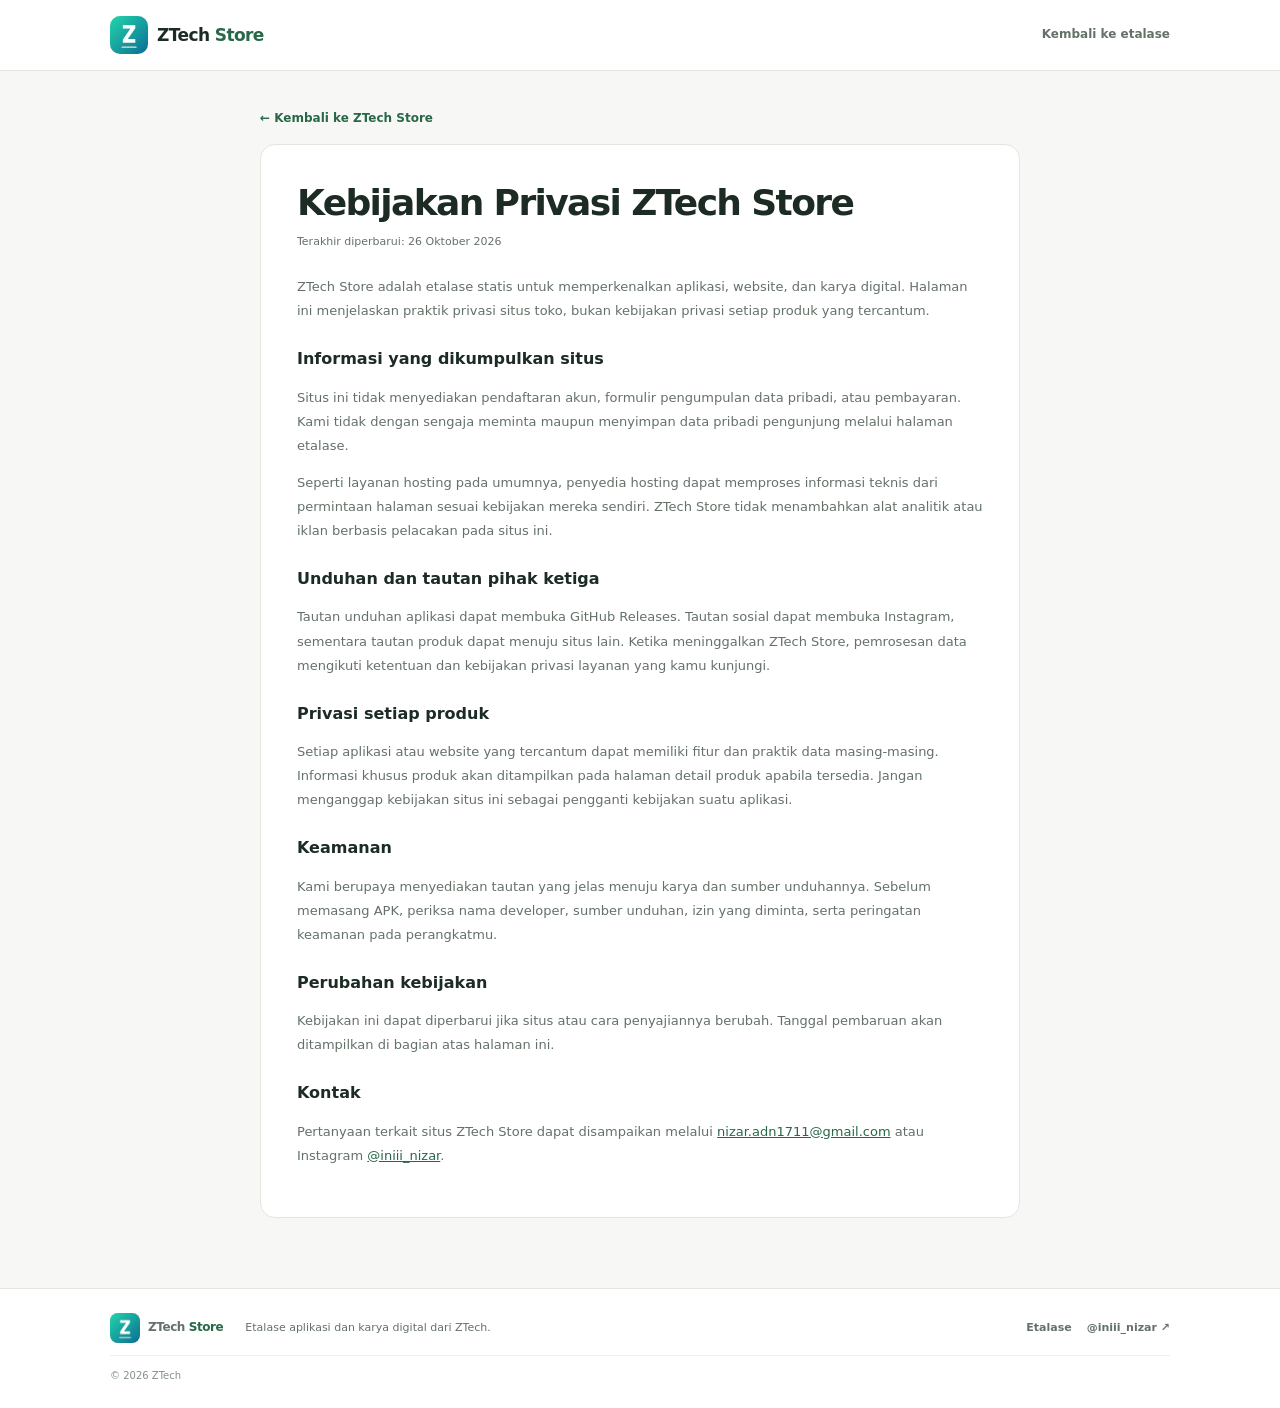
==== commit 6310516b: "Polish privacy page and preserve install guide anchor" ====
--- a/privacy.html
+++ b/privacy.html
@@ -3,7 +3,7 @@
 <head>
   <meta charset="utf-8">
   <meta name="viewport" content="width=device-width, initial-scale=1">
-  <meta name="theme-color" content="#102d27">
+  <meta name="theme-color" content="#174b38">
   <meta name="description" content="Kebijakan privasi situs ZTech Store.">
   <title>Privasi Situs — ZTech Store</title>
   <link rel="icon" href="assets/store/logo.webp">
@@ -12,14 +12,13 @@
 <body>
   <header class="site-header">
     <div class="header-inner">
-      <a class="brand" href="./" aria-label="Kembali ke ZTech Store"><img src="assets/store/logo.webp" alt="" width="40" height="40"><span class="brand-name">ZTech <b>Store</b><small>KARYA DIGITAL</small></span></a>
-      <a class="button button-quiet" href="./">Kembali ke etalase <span aria-hidden="true">↗</span></a>
+      <a class="brand" href="./" aria-label="Kembali ke ZTech Store"><img src="assets/store/logo.webp" alt="" width="38" height="38"><span>ZTech <b>Store</b></span></a>
+      <nav class="nav-links"><a href="./">Kembali ke etalase</a></nav>
     </div>
   </header>
   <main class="policy-page">
     <a class="policy-back" href="./">← Kembali ke ZTech Store</a>
     <article class="policy-card">
-      <span class="eyebrow">INFORMASI SITUS</span>
       <h1>Kebijakan Privasi ZTech Store</h1>
       <p class="policy-date">Terakhir diperbarui: 26 Oktober 2026</p>
       <p>ZTech Store adalah etalase statis untuk memperkenalkan aplikasi, website, dan karya digital. Halaman ini menjelaskan praktik privasi situs toko, bukan kebijakan privasi setiap produk yang tercantum.</p>
@@ -38,6 +37,13 @@
       <p>Pertanyaan terkait situs ZTech Store dapat disampaikan melalui <a href="mailto:nizar.adn1711@gmail.com">nizar.adn1711@gmail.com</a> atau Instagram <a href="https://www.instagram.com/iniii_nizar/" target="_blank" rel="noopener noreferrer">@iniii_nizar</a>.</p>
     </article>
   </main>
-  <footer class="site-footer"><div class="footer-inner"><div class="footer-brand"><a class="brand" href="./"><img src="assets/store/logo.webp" alt="" width="34" height="34"><span class="brand-name">ZTech <b>Store</b></span></a><p>Satu tempat untuk menemukan karya digital dari ZTech.</p></div><div class="footer-links"><a href="./">Etalase</a><a href="https://www.instagram.com/iniii_nizar/" target="_blank" rel="noopener noreferrer">@iniii_nizar ↗</a></div><small>© 2026 ZTech · Privasi situs etalase.</small></div></footer>
+  <footer class="site-footer">
+    <div class="footer-inner">
+      <a class="brand footer-brand" href="./"><img src="assets/store/logo.webp" alt="" width="30" height="30"><span>ZTech <b>Store</b></span></a>
+      <p>Etalase aplikasi dan karya digital dari ZTech.</p>
+      <nav><a href="./">Etalase</a><a href="https://www.instagram.com/iniii_nizar/" target="_blank" rel="noopener noreferrer">@iniii_nizar ↗</a></nav>
+      <small>© 2026 ZTech</small>
+    </div>
+  </footer>
 </body>
 </html>
--- a/style.css
+++ b/style.css
@@ -1,331 +1,175 @@
 :root {
   color-scheme: light;
-  --paper: #f6f7f2;
-  --white: #ffffff;
-  --ink: #142b25;
-  --muted: #65766f;
-  --line: #dfe6de;
-  --deep: #102d27;
-  --deep-2: #173d34;
-  --mint: #b9f0d5;
-  --green: #246d51;
-  --lime: #d9f58f;
-  --soft: #edf3ea;
-  --shadow: 0 22px 65px rgba(18, 45, 39, .10);
-  --radius-xl: 30px;
-  --radius-lg: 22px;
-  --radius-md: 16px;
+  --page: #f7f8f5;
+  --surface: #ffffff;
+  --text: #1c2b23;
+  --muted: #647168;
+  --line: #e1e6df;
+  --green: #286748;
+  --green-dark: #174b38;
+  --green-light: #e8f2e9;
+  --shadow: 0 5px 20px rgba(20, 45, 30, .055);
 }
 * { box-sizing: border-box; }
-html { scroll-behavior: smooth; scroll-padding-top: 100px; }
-body { margin: 0; background: var(--paper); color: var(--ink); font-family: Inter, ui-sans-serif, system-ui, -apple-system, BlinkMacSystemFont, "Segoe UI", sans-serif; font-size: 16px; line-height: 1.6; -webkit-font-smoothing: antialiased; }
+html { scroll-behavior: smooth; scroll-padding-top: 90px; }
+body { margin: 0; background: var(--page); color: var(--text); font: 15px/1.65 system-ui, -apple-system, BlinkMacSystemFont, "Segoe UI", sans-serif; -webkit-font-smoothing: antialiased; }
 a { color: inherit; }
 button, input { font: inherit; }
 button, a { -webkit-tap-highlight-color: transparent; }
-button:focus-visible, a:focus-visible, input:focus-visible, summary:focus-visible { outline: 3px solid #75b89a; outline-offset: 3px; }
+a:focus-visible, button:focus-visible, input:focus-visible, summary:focus-visible { outline: 3px solid #8ab99a; outline-offset: 3px; }
 img { display: block; max-width: 100%; }
-.site-header { position: sticky; inset: 0 0 auto; z-index: 20; color: var(--white); background: rgba(16, 45, 39, .97); border-bottom: 1px solid rgba(255,255,255,.09); backdrop-filter: blur(18px); }
-.header-inner { width: min(1160px, 100% - 48px); min-height: 82px; margin: 0 auto; display: flex; align-items: center; gap: 28px; }
-.brand { flex: none; display: inline-flex; align-items: center; gap: 10px; color: var(--white); text-decoration: none; }
-.brand img { width: 40px; height: 40px; object-fit: cover; border-radius: 12px; }
-.brand-name { display: flex; flex-direction: column; font-weight: 650; font-size: 17px; line-height: 1.05; letter-spacing: -.04em; }
-.brand-name b { display: inline; color: var(--mint); }
-.brand-name small { margin-top: 5px; color: #9bbdb0; font-size: 8px; font-weight: 700; letter-spacing: .21em; }
-.search { min-width: 140px; max-width: 330px; margin-left: auto; display: flex; align-items: center; gap: 9px; padding: 10px 13px; color: #bcd0c6; background: rgba(255,255,255,.075); border: 1px solid rgba(255,255,255,.12); border-radius: 12px; }
-.search svg { width: 17px; height: 17px; flex: none; fill: none; stroke: currentColor; stroke-width: 1.8; }
-.search input { width: 100%; min-width: 0; padding: 0; border: 0; outline: 0; color: var(--white); background: transparent; font-size: 12px; }
-.search input::placeholder { color: #b0c5bb; opacity: 1; }
-.search kbd { flex: none; border: 1px solid #506e62; border-radius: 5px; padding: 0 5px; font-family: inherit; font-size: 10px; color: #9bbdb0; }
-.nav-links { display: flex; align-items: center; gap: 22px; }
-.nav-links a { color: #d1e1d8; font-size: 12px; font-weight: 600; text-decoration: none; white-space: nowrap; transition: color .18s ease; }
-.nav-links a:hover, .nav-links a:focus-visible { color: var(--mint); }
-.nav-social { padding: 9px 12px; border: 1px solid rgba(185,240,213,.27); border-radius: 10px; }
-.menu-btn { display: none; }
+.site-header { position: sticky; top: 0; z-index: 10; background: rgba(255,255,255,.96); border-bottom: 1px solid var(--line); backdrop-filter: blur(12px); }
+.header-inner { width: min(1060px, calc(100% - 36px)); min-height: 70px; margin: 0 auto; display: flex; align-items: center; gap: 28px; }
+.brand { display: inline-flex; align-items: center; gap: 9px; flex: none; color: var(--text); text-decoration: none; font-size: 17px; font-weight: 750; letter-spacing: -.035em; }
+.brand img { width: 38px; height: 38px; object-fit: cover; border-radius: 10px; }
+.brand b { color: var(--green); }
+.nav-links { display: flex; align-items: center; gap: 22px; margin-left: auto; }
+.nav-links a, .site-footer a { color: var(--muted); font-size: 12px; font-weight: 600; text-decoration: none; }
+.nav-links a:hover, .site-footer a:hover { color: var(--green); }
+.search { width: min(250px, 28vw); display: flex; align-items: center; gap: 9px; padding: 9px 11px; background: #f5f7f3; border: 1px solid var(--line); border-radius: 10px; }
+.search svg { width: 17px; height: 17px; flex: none; fill: none; stroke: #718075; stroke-width: 1.8; }
+.search input { width: 100%; min-width: 0; padding: 0; border: 0; outline: 0; color: var(--text); background: transparent; font-size: 12px; }
+.search input::placeholder { color: #8c978e; }
 #view { min-height: 60vh; }
-.intro { position: relative; isolation: isolate; width: min(1160px, 100% - 48px); min-height: 490px; margin: 32px auto 0; padding: 68px 66px 52px; display: grid; grid-template-columns: minmax(0, 1.1fr) minmax(320px, .9fr); align-items: center; overflow: hidden; color: #f7fff9; background: var(--deep); border-radius: var(--radius-xl); box-shadow: var(--shadow); }
-.intro::before { position: absolute; z-index: -1; inset: 0; content: ""; background: radial-gradient(circle at 84% 24%, rgba(127,210,163,.18), transparent 34%), radial-gradient(circle at 35% 116%, rgba(217,245,143,.10), transparent 40%); }
-.intro::after { position: absolute; z-index: -1; inset: 0; content: ""; opacity: .13; background-image: linear-gradient(rgba(255,255,255,.14) 1px, transparent 1px), linear-gradient(90deg, rgba(255,255,255,.14) 1px, transparent 1px); background-size: 42px 42px; mask-image: linear-gradient(to right, transparent 0%, black 85%); }
-.intro-copy { position: relative; z-index: 2; max-width: 620px; padding-bottom: 12px; }
-.eyebrow { display: flex; align-items: center; gap: 9px; color: #498163; font-size: 10px; font-weight: 800; letter-spacing: .16em; line-height: 1.5; text-transform: uppercase; }
-.intro .eyebrow { color: var(--mint); }
-.status-dot { width: 7px; height: 7px; border-radius: 50%; background: var(--lime); box-shadow: 0 0 0 4px rgba(217,245,143,.12); }
-.intro h1 { max-width: 670px; margin: 19px 0 17px; font-size: clamp(38px, 5vw, 63px); font-weight: 650; letter-spacing: -.065em; line-height: 1.04; }
-.intro h1 span { color: var(--mint); }
-.intro-copy > p { max-width: 500px; margin: 0; color: #ccddd2; font-size: 15px; line-height: 1.9; }
-.intro-actions { display: flex; flex-wrap: wrap; gap: 10px; margin-top: 27px; }
-.button { min-height: 45px; display: inline-flex; align-items: center; justify-content: center; gap: 10px; padding: 11px 17px; border: 1px solid transparent; border-radius: 12px; cursor: pointer; font-size: 12px; font-weight: 750; line-height: 1.3; text-align: center; text-decoration: none; transition: transform .18s ease, background .18s ease, border-color .18s ease; }
-.button:hover { transform: translateY(-2px); }
-.button-primary { color: #f7fff9; background: #267756; border-color: #267756; box-shadow: 0 8px 20px rgba(11,33,26,.16); }
-.button-primary:hover { background: #2f8964; }
-.button-quiet { color: #e5f4e9; background: rgba(255,255,255,.06); border-color: rgba(255,255,255,.16); }
-.button-quiet:hover { background: rgba(255,255,255,.12); }
-.button-light { color: var(--deep); background: var(--mint); }
-.button-outline { color: var(--deep); background: transparent; border-color: #ccdbd0; }
-.button-full { width: 100%; }
-.intro-note { display: flex; align-items: center; gap: 10px; margin-top: 35px; color: #b3cec0; font-size: 11px; }
-.note-symbol { display: grid; place-items: center; width: 24px; height: 24px; flex: none; color: var(--lime); border: 1px solid #42675a; border-radius: 8px; }
-.intro-art { position: relative; justify-self: end; width: min(100%, 390px); aspect-ratio: 1 / 1; margin: 0 4px 14px 0; }
-.art-orbit { position: absolute; inset: 12%; border: 1px solid rgba(185,240,213,.15); border-radius: 50%; }
-.orbit-two { inset: 24%; border-style: dashed; transform: rotate(-26deg); }
-.art-core { position: absolute; inset: 32%; display: grid; place-items: center; color: var(--deep); background: linear-gradient(145deg, #def8c7, #86d9ad); border: 8px solid rgba(255,255,255,.13); border-radius: 34%; box-shadow: 0 28px 60px rgba(0,0,0,.22); transform: rotate(-9deg); }
-.art-core span { font-size: 78px; font-weight: 850; letter-spacing: -.1em; transform: rotate(9deg); }
-.art-tile { position: absolute; display: grid; grid-template-columns: 36px auto; grid-template-rows: auto auto; align-items: center; min-width: 126px; padding: 11px 13px; gap: 1px 9px; color: #f3fff6; background: rgba(24,65,53,.92); border: 1px solid rgba(185,240,213,.22); border-radius: 15px; box-shadow: 0 13px 35px rgba(0,0,0,.15); }
-.art-tile .tile-symbol { grid-row: 1 / 3; display: grid; place-items: center; width: 36px; height: 36px; color: var(--deep); background: var(--mint); border-radius: 11px; font-size: 17px; }
-.art-tile b { font-size: 12px; line-height: 1.2; }
-.art-tile small { color: #a8c5b7; font-size: 9px; }
-.tile-app { top: 7%; left: 0; transform: rotate(-7deg); }
-.tile-web { top: 39%; right: -2%; transform: rotate(6deg); }
-.tile-tools { bottom: 4%; left: 8%; transform: rotate(5deg); }
-.intro-index { position: absolute; right: 32px; bottom: 18px; left: 32px; display: flex; justify-content: space-between; padding-top: 12px; color: #7fa394; border-top: 1px solid rgba(255,255,255,.12); font-size: 8px; font-weight: 700; letter-spacing: .15em; }
-.section-block { width: min(1080px, 100% - 48px); margin: 92px auto 0; }
-.section-heading { display: flex; align-items: end; justify-content: space-between; gap: 16px; margin-bottom: 25px; }
-.section-heading h2, .about-copy h2 { margin: 7px 0 4px; font-size: clamp(29px, 3vw, 39px); font-weight: 650; letter-spacing: -.055em; line-height: 1.18; }
-.heading-period { color: #619d76; }
-.section-heading p { margin: 7px 0 0; color: var(--muted); font-size: 13px; }
-.result-count { flex: none; padding: 6px 10px; color: #4e6859; background: #e9eee5; border-radius: 8px; font-size: 10px; font-weight: 750; }
-.featured-card { position: relative; display: flex; align-items: center; justify-content: space-between; gap: 22px; min-height: 220px; margin-bottom: 28px; padding: 30px 34px; overflow: hidden; color: #f5fff7; background: #1b4438; border-radius: var(--radius-lg); }
-.featured-card::after { position: absolute; top: -125px; right: 160px; width: 300px; height: 300px; content: ""; border: 1px solid rgba(185,240,213,.18); border-radius: 50%; box-shadow: 0 0 0 34px rgba(185,240,213,.035), 0 0 0 70px rgba(185,240,213,.025); pointer-events: none; }
-.featured-copy { position: relative; z-index: 1; max-width: 600px; }
-.featured-copy .eyebrow { color: var(--mint); }
-.featured-copy h3 { margin: 9px 0 4px; font-size: 27px; letter-spacing: -.045em; }
-.featured-copy p { max-width: 470px; margin: 0 0 17px; color: #c4d9cc; font-size: 13px; }
-.featured-product { position: relative; z-index: 1; min-width: 130px; display: flex; align-items: center; flex-direction: column; gap: 7px; color: #b3d2c1; font-size: 10px; }
-.featured-product .product-icon { width: 94px; height: 94px; margin-bottom: 3px; border: 4px solid rgba(255,255,255,.16); border-radius: 27px; }
-.featured-product b { color: #eff9f0; font-size: 12px; font-weight: 600; }
-.catalog-tools { display: flex; align-items: center; justify-content: space-between; flex-wrap: wrap; gap: 15px; margin: 28px 0 17px; }
-.filter-list { display: flex; align-items: center; flex-wrap: wrap; gap: 7px; }
-.filter-chip { min-height: 35px; padding: 8px 12px; color: #5a6a60; background: transparent; border: 1px solid #dce4da; border-radius: 9px; cursor: pointer; font-size: 10px; font-weight: 700; transition: .15s ease; }
-.filter-chip:hover { border-color: #94b6a1; }
-.filter-chip[aria-pressed="true"] { color: #edf9ef; background: var(--deep); border-color: var(--deep); }
-.catalog-type-note { color: #9ca99e; font-size: 9px; font-weight: 800; letter-spacing: .13em; }
-.catalog-type-note i { margin: 0 5px; font-style: normal; color: #6f9d7b; }
+.intro { width: min(1060px, calc(100% - 36px)); margin: 34px auto 0; padding: 40px 42px; background: var(--green-light); border: 1px solid #dce9dd; border-radius: 18px; }
+.intro-copy { max-width: 700px; }
+.eyebrow { margin: 0 0 9px; color: var(--green); font-size: 11px; font-weight: 700; letter-spacing: .04em; }
+.intro h1 { max-width: 650px; margin: 0 0 12px; font-size: clamp(30px, 4vw, 43px); line-height: 1.18; font-weight: 720; letter-spacing: -.05em; }
+.intro-copy > p:not(.eyebrow) { max-width: 570px; margin: 0 0 21px; color: var(--muted); font-size: 14px; }
+.button { min-height: 42px; display: inline-flex; align-items: center; justify-content: center; gap: 8px; padding: 10px 15px; border: 1px solid transparent; border-radius: 9px; cursor: pointer; font-size: 12px; font-weight: 700; line-height: 1.35; text-align: center; text-decoration: none; transition: background .15s ease, border-color .15s ease; }
+.button-primary { color: #fff; background: var(--green); border-color: var(--green); }
+.button-primary:hover { background: #20583d; }
+.button-outline { color: var(--green); background: var(--surface); border-color: #cfdacf; }
+.button-outline:hover { background: #f0f6f0; border-color: #a9c1ad; }
+.button-text { color: var(--green); background: transparent; }
+.button-text:hover { background: var(--green-light); }
+.catalog { width: min(1060px, calc(100% - 36px)); margin: 42px auto 70px; }
+.section-heading { display: flex; justify-content: space-between; align-items: end; gap: 14px; margin-bottom: 18px; }
+.section-heading h2, .detail-section h2 { margin: 0; font-size: 22px; line-height: 1.3; font-weight: 700; letter-spacing: -.035em; }
+.section-heading p { margin: 4px 0 0; color: var(--muted); font-size: 12px; }
+.catalog-tools { margin-bottom: 16px; }
+.filter-list { display: flex; flex-wrap: wrap; gap: 7px; }
+.filter-chip { min-height: 34px; padding: 7px 12px; color: #5d6a60; background: transparent; border: 1px solid #dce3da; border-radius: 8px; cursor: pointer; font-size: 11px; font-weight: 600; }
+.filter-chip:hover { border-color: #a7bba8; }
+.filter-chip[aria-pressed="true"] { color: #fff; background: var(--green); border-color: var(--green); }
 .product-grid { display: grid; grid-template-columns: repeat(3, minmax(0, 1fr)); gap: 14px; }
-.product-card { min-width: 0; display: flex; flex-direction: column; padding: 20px; background: var(--white); border: 1px solid var(--line); border-radius: 19px; text-decoration: none; transition: transform .2s ease, box-shadow .2s ease, border-color .2s ease; }
-.product-card:hover { transform: translateY(-4px); border-color: #bacfc0; box-shadow: 0 17px 36px rgba(19, 50, 41, .08); }
-.card-top { display: flex; align-items: start; justify-content: space-between; gap: 12px; }
-.product-icon { display: grid; place-items: center; width: 60px; height: 60px; flex: none; overflow: hidden; background: #e7f4e9; border: 1px solid rgba(16,45,39,.06); border-radius: 17px; color: var(--deep); }
+.product-card { min-width: 0; display: flex; align-items: flex-start; gap: 14px; padding: 17px; background: var(--surface); border: 1px solid var(--line); border-radius: 13px; text-decoration: none; transition: border-color .15s ease, box-shadow .15s ease; }
+.product-card:hover { border-color: #b8ccb9; box-shadow: var(--shadow); }
+.product-icon { width: 58px; height: 58px; flex: none; display: grid; place-items: center; overflow: hidden; color: var(--green); background: var(--green-light); border: 1px solid #e0eae0; border-radius: 14px; }
 .product-icon img { width: 100%; height: 100%; object-fit: cover; }
-.product-icon-fallback { font-size: 24px; font-weight: 800; }
-.product-icon-large { width: 102px; height: 102px; border-radius: 26px; }
-.type-pill { display: inline-flex; align-items: center; width: fit-content; padding: 5px 8px; color: #3d7654; background: #edf5e8; border-radius: 7px; font-size: 9px; font-weight: 800; }
-.product-card h3 { margin: 17px 0 5px; font-size: 17px; letter-spacing: -.035em; }
-.product-card > p { flex: 1; margin: 0; color: var(--muted); font-size: 12px; line-height: 1.7; }
-.card-foot { display: flex; align-items: center; justify-content: space-between; gap: 10px; margin-top: 22px; padding-top: 12px; color: #7b8b7f; border-top: 1px solid #edf0e9; font-size: 10px; font-weight: 650; }
-.card-arrow { display: grid; place-items: center; width: 28px; height: 28px; color: var(--deep); background: #edf3e9; border-radius: 9px; font-size: 15px; transition: transform .2s; }
-.product-card:hover .card-arrow { transform: translate(2px, -2px); }
-.empty-state { display: grid; justify-items: center; text-align: center; padding: 52px 20px; background: var(--white); border: 1px dashed #cbd8cc; border-radius: var(--radius-lg); }
-.empty-mark { display: grid; place-items: center; width: 52px; height: 52px; margin-bottom: 12px; color: var(--green); background: #eaf3e9; border-radius: 15px; font-size: 27px; }
-.empty-state h3 { margin: 0; font-size: 19px; }
-.empty-state p { margin: 5px 0 18px; color: var(--muted); font-size: 13px; }
-.catalog-hint { margin: 0; color: var(--muted); font-size: 12px; }
-.about-block { display: grid; grid-template-columns: 180px minmax(0, 1fr) minmax(190px, .65fr); align-items: center; gap: 40px; margin-top: 116px; padding: 52px; background: #e9eee5; border: 1px solid #dfe7db; border-radius: var(--radius-xl); }
-.about-symbol { position: relative; display: grid; place-items: center; width: 160px; height: 160px; color: #d7f4d9; background: var(--deep); border-radius: 45px; box-shadow: inset 0 0 0 1px rgba(255,255,255,.1); transform: rotate(-5deg); }
-.about-symbol::before, .about-symbol::after { position: absolute; content: ""; border: 1px solid rgba(185,240,213,.28); border-radius: 50%; }
-.about-symbol::before { inset: 16px; }
-.about-symbol::after { inset: 31px; }
-.about-symbol span { position: relative; z-index: 1; font-size: 78px; font-weight: 850; letter-spacing: -.1em; }
-.about-symbol i { position: absolute; top: 20px; right: 20px; z-index: 1; width: 14px; height: 14px; background: var(--lime); border-radius: 5px; }
-.about-copy .eyebrow { color: #4f805f; }
-.about-copy h2 { margin: 10px 0 13px; font-size: 31px; }
-.about-copy h2 span { color: #598365; }
-.about-copy p { max-width: 550px; margin: 0; color: #56695b; font-size: 12px; line-height: 1.9; }
-.text-link { display: inline-flex; align-items: center; gap: 7px; margin-top: 17px; color: #286447; font-size: 11px; font-weight: 800; text-decoration: none; }
-.text-link:hover { text-decoration: underline; }
-.about-points { display: grid; gap: 9px; }
-.about-points div { display: grid; grid-template-columns: 27px 1fr; align-items: center; column-gap: 6px; padding: 12px; background: rgba(255,255,255,.55); border: 1px solid rgba(186,204,186,.5); border-radius: 12px; }
-.about-points span { grid-row: 1 / 3; color: #679378; font-size: 9px; font-weight: 800; }
-.about-points b { font-size: 11px; }
-.about-points small { color: #6c7f70; font-size: 9px; }
-.site-footer { margin-top: 100px; color: #dcebe0; background: #102d27; }
-.footer-inner { width: min(1080px, 100% - 48px); margin: 0 auto; display: grid; grid-template-columns: 1fr 1.3fr; gap: 22px 40px; padding: 36px 0 20px; }
-.footer-brand .brand img { width: 34px; height: 34px; border-radius: 10px; }
-.footer-brand .brand-name { font-size: 15px; }
-.footer-brand p { margin: 12px 0 0; color: #9db8a7; font-size: 11px; }
-.footer-links { display: flex; align-items: center; justify-content: flex-end; flex-wrap: wrap; gap: 12px 20px; }
-.footer-links a { color: #c3d8c9; font-size: 10px; font-weight: 600; text-decoration: none; }
-.footer-links a:hover { color: var(--mint); }
-.footer-inner > small { grid-column: 1 / -1; padding-top: 17px; color: #7f9b8a; border-top: 1px solid rgba(255,255,255,.1); font-size: 9px; letter-spacing: .03em; }
-.back-link { display: inline-flex; align-items: center; gap: 8px; margin-bottom: 19px; color: #63736a; font-size: 12px; font-weight: 700; text-decoration: none; }
-.back-link:hover { color: var(--green); }
-.detail-page { width: min(1000px, 100% - 48px); margin: 35px auto 0; }
-.detail-hero { display: flex; align-items: center; justify-content: space-between; gap: 28px; padding: 34px; background: var(--white); border: 1px solid var(--line); border-radius: var(--radius-xl); }
-.detail-brand-row { min-width: 0; display: flex; align-items: center; gap: 22px; }
-.detail-title .type-pill { margin-bottom: 6px; }
-.detail-title h1 { margin: 0 0 4px; font-size: clamp(30px, 4vw, 42px); font-weight: 700; letter-spacing: -.065em; line-height: 1.14; }
-.detail-tagline { margin: 0 0 9px; color: #596e60; font-size: 13px; }
-.developer-name { color: #89978b; font-size: 10px; }
-.detail-actions { flex: none; display: flex; flex-wrap: wrap; gap: 8px; }
-.detail-actions .button { min-height: 42px; padding: 10px 13px; }
-.meta-grid { display: grid; grid-template-columns: repeat(auto-fit, minmax(130px, 1fr)); gap: 10px; margin: 13px 0; }
-.meta-grid div { display: flex; flex-direction: column; gap: 3px; padding: 14px 16px; background: #ecf1e9; border: 1px solid #e0e8dc; border-radius: 13px; }
-.meta-grid span { color: #819084; font-size: 10px; }
-.meta-grid b { overflow-wrap: anywhere; color: #243a2f; font-size: 12px; font-weight: 750; }
-.detail-panel { margin-top: 13px; padding: 27px 30px; background: var(--white); border: 1px solid var(--line); border-radius: var(--radius-lg); }
-.detail-panel > .eyebrow { color: #498163; }
-.detail-panel h2 { margin: 7px 0 13px; font-size: 25px; font-weight: 700; letter-spacing: -.05em; line-height: 1.25; }
-.detail-panel > p { max-width: 820px; margin: 8px 0 0; color: #5f7165; font-size: 13px; line-height: 1.85; }
-.detail-panel > p + p { margin-top: 10px; }
-.panel-lead { margin-top: -5px !important; margin-bottom: 18px !important; color: var(--muted); font-size: 12px !important; }
-.panel-heading { display: flex; align-items: end; justify-content: space-between; gap: 12px; }
-.panel-heading h2 { margin-bottom: 0; }
-.scroll-hint { color: #819084; font-size: 10px; white-space: nowrap; }
-.screenshots { display: flex; gap: 12px; overflow-x: auto; overscroll-behavior-x: contain; padding: 20px 2px 8px; scroll-snap-type: x mandatory; scrollbar-color: #b9cbbd transparent; scrollbar-width: thin; }
-.screenshots a { flex: 0 0 auto; padding: 4px; background: #edf2ea; border: 1px solid #e0e7dc; border-radius: 17px; scroll-snap-align: start; }
-.screenshots img { width: auto; height: clamp(270px, 36vw, 370px); max-width: min(65vw, 240px); object-fit: contain; border-radius: 12px; }
-.screenshots a:hover { border-color: #9ab8a1; }
-.feature-grid { display: grid; grid-template-columns: repeat(2, minmax(0, 1fr)); gap: 9px; }
-.feature-item { display: flex; gap: 12px; padding: 14px; background: #f4f6f0; border: 1px solid #e7ece3; border-radius: 12px; }
-.feature-index { flex: none; color: #659274; font-size: 10px; font-weight: 850; letter-spacing: .08em; }
-.feature-item h3 { margin: 0 0 3px; font-size: 12px; }
-.feature-item p { margin: 0; color: #68796d; font-size: 11px; line-height: 1.65; }
-.detail-list { margin: 8px 0 0; padding-left: 19px; color: #5f7165; font-size: 12px; line-height: 1.85; }
-.detail-list li { padding-left: 4px; margin: 4px 0; }
-.hash-label { margin-top: 15px; color: #809084; font-size: 10px; font-weight: 750; }
-.hash-value { display: block; margin-top: 6px; padding: 12px; overflow-wrap: anywhere; color: #365242; background: #f0f4ec; border: 1px solid #e0e8dc; border-radius: 10px; font-family: ui-monospace, SFMono-Regular, Menlo, Consolas, monospace; font-size: 11px; line-height: 1.8; }
-.fine-print { font-size: 10px !important; }
-.policy-accordion { margin-top: 16px; border: 1px solid #e0e8dc; border-radius: 12px; }
-.policy-accordion summary { display: flex; justify-content: space-between; gap: 12px; padding: 14px 15px; cursor: pointer; color: #294b38; font-size: 12px; font-weight: 800; list-style: none; }
-.policy-accordion summary::-webkit-details-marker { display: none; }
-.policy-accordion summary::after { content: "+"; font-size: 18px; line-height: 1; }
-.policy-accordion[open] summary::after { content: "−"; }
-.policy-content { padding: 0 15px 17px; border-top: 1px solid #e7ece4; }
-.policy-content section { padding-top: 15px; }
-.policy-content h3 { margin: 0 0 5px; font-size: 12px; }
-.policy-content p, .policy-content li { color: #68796d; font-size: 11px; line-height: 1.8; }
-.policy-content p { margin: 5px 0; }
-.policy-content ul { margin: 5px 0; padding-left: 18px; }
-.guides { display: grid; grid-template-columns: repeat(2, minmax(0, 1fr)); gap: 13px; margin-top: 18px; }
-.guides a { display: flex; flex-direction: column; gap: 9px; padding: 9px; background: #f2f5ef; border: 1px solid #e0e8dc; border-radius: 13px; text-decoration: none; }
-.guides img { width: 100%; max-height: 570px; object-fit: contain; object-position: top; border-radius: 7px; }
-.guides a span { padding: 0 3px 3px; color: #437153; font-size: 10px; font-weight: 800; }
-.safety-note { display: flex; gap: 12px; margin-top: 18px; padding: 15px; color: #574b25; background: #f7f2df; border: 1px solid #eee4bd; border-radius: 13px; }
-.safety-icon { flex: none; display: grid; place-items: center; width: 26px; height: 26px; color: #5c4d18; border: 1px solid #d8ca86; border-radius: 50%; font-size: 13px; font-weight: 900; }
-.safety-note b { font-size: 11px; }
-.safety-note p { margin: 3px 0 0; color: #70633d; font-size: 11px; line-height: 1.7; }
-.detail-end { display: flex; justify-content: space-between; gap: 15px; padding: 24px 3px 4px; color: #849186; font-size: 10px; }
-.detail-end a { color: #477b59; font-weight: 800; text-decoration: none; }
-#sheet { width: min(460px, calc(100% - 26px)); max-width: 460px; max-height: min(90dvh, 760px); padding: 0; overflow-y: auto; color: var(--ink); background: var(--white); border: 1px solid #dce5dc; border-radius: 22px; box-shadow: 0 32px 90px rgba(6,29,22,.26); }
-#sheet::backdrop { background: rgba(8, 27, 20, .62); backdrop-filter: blur(4px); }
-.sheet-inner { position: relative; padding: 26px; }
-.sheet-close { position: absolute; top: 17px; right: 17px; display: grid; place-items: center; width: 34px; height: 34px; color: #617367; background: #f0f4ee; border: 0; border-radius: 10px; cursor: pointer; font-size: 22px; }
-.sheet-inner h2 { margin: 8px 0 5px; font-size: 26px; letter-spacing: -.05em; }
-.sheet-intro { margin: 0; color: #66776b; font-size: 12px; }
-.install-steps { display: grid; gap: 14px; margin: 22px 0; padding: 0; list-style: none; }
-.install-steps li { display: flex; align-items: flex-start; gap: 11px; }
-.install-steps li > span { flex: none; display: grid; place-items: center; width: 28px; height: 28px; color: #f0fff3; background: var(--deep); border-radius: 9px; font-size: 11px; font-weight: 800; }
-.install-steps b { display: block; font-size: 12px; }
-.install-steps small { display: block; margin-top: 2px; color: #718176; font-size: 10px; line-height: 1.7; }
+.product-icon-fallback { font-size: 22px; font-weight: 750; }
+.product-icon-large { width: 84px; height: 84px; border-radius: 18px; }
+.product-card-copy { min-width: 0; }
+.type-label { display: inline-block; color: var(--green); font-size: 10px; font-weight: 700; }
+.product-card h3 { margin: 3px 0 4px; font-size: 16px; line-height: 1.3; letter-spacing: -.025em; }
+.product-card p { margin: 0; color: var(--muted); font-size: 12px; line-height: 1.6; }
+.text-link { display: inline-flex; gap: 6px; align-items: center; margin-top: 12px; color: var(--green); font-size: 11px; font-weight: 700; }
+.empty-state { padding: 38px 20px; background: var(--surface); border: 1px solid var(--line); border-radius: 13px; text-align: center; }
+.empty-state h3 { margin: 0 0 5px; font-size: 17px; }
+.empty-state p { margin: 0 0 15px; color: var(--muted); font-size: 12px; }
+.site-footer { background: #fff; border-top: 1px solid var(--line); }
+.footer-inner { width: min(1060px, calc(100% - 36px)); margin: 0 auto; padding: 24px 0; display: flex; align-items: center; flex-wrap: wrap; gap: 12px 22px; }
+.footer-brand { gap: 8px; font-size: 14px; }
+.footer-brand img { width: 30px; height: 30px; border-radius: 8px; }
+.footer-inner > p { margin: 0; color: var(--muted); font-size: 11px; }
+.footer-inner nav { margin-left: auto; display: flex; flex-wrap: wrap; gap: 15px; }
+.footer-inner nav a { font-size: 11px; }
+.footer-inner > small { width: 100%; padding-top: 12px; color: #849087; border-top: 1px solid #edf0ec; font-size: 10px; }
+.detail-page { width: min(900px, calc(100% - 36px)); margin: 28px auto 70px; }
+.back-link { display: inline-block; margin-bottom: 16px; color: var(--green); font-size: 12px; font-weight: 650; text-decoration: none; }
+.product-header { display: flex; align-items: center; gap: 18px; padding: 24px; background: var(--surface); border: 1px solid var(--line); border-radius: 15px; }
+.product-heading { flex: 1; min-width: 0; }
+.product-heading h1 { margin: 3px 0; font-size: clamp(25px, 3.5vw, 34px); letter-spacing: -.05em; line-height: 1.15; }
+.product-heading p { margin: 0 0 6px; color: var(--muted); font-size: 13px; }
+.developer { color: #7b887d; font-size: 11px; }
+.product-actions { display: flex; flex-wrap: wrap; gap: 7px; align-items: center; }
+.metadata { display: flex; flex-wrap: wrap; gap: 8px 18px; padding: 14px 2px; color: var(--muted); border-bottom: 1px solid var(--line); font-size: 11px; }
+.metadata b { color: var(--text); font-weight: 650; }
+.detail-section { margin-top: 28px; }
+.detail-section > p { max-width: 790px; margin: 9px 0 0; color: #5d6b61; font-size: 13px; line-height: 1.8; }
+.muted { color: var(--muted) !important; }
+.small-text { font-size: 11px !important; }
+.screenshots { display: flex; gap: 12px; overflow-x: auto; overscroll-behavior-x: contain; padding: 14px 0 9px; scroll-snap-type: x mandatory; }
+.screenshots a { flex: 0 0 auto; padding: 4px; background: #eef1eb; border: 1px solid #e1e6df; border-radius: 13px; scroll-snap-align: start; }
+.screenshots img { height: clamp(260px, 34vw, 360px); width: auto; max-width: 68vw; object-fit: contain; border-radius: 9px; }
+.feature-list { display: grid; grid-template-columns: repeat(2, minmax(0, 1fr)); gap: 10px; margin-top: 13px; }
+.feature-item { padding: 14px 15px; background: var(--surface); border: 1px solid var(--line); border-radius: 11px; }
+.feature-item h3 { margin: 0 0 4px; font-size: 13px; }
+.feature-item p { margin: 0; color: var(--muted); font-size: 12px; line-height: 1.6; }
+.detail-list { margin: 10px 0 0; padding-left: 20px; color: var(--muted); font-size: 12px; line-height: 1.8; }
+.detail-list li { margin: 3px 0; }
+.compact-details { background: transparent; border-top: 1px solid var(--line); border-bottom: 1px solid var(--line); }
+.compact-details summary { padding: 13px 0; cursor: pointer; color: var(--text); font-size: 13px; font-weight: 650; }
+.detail-section-inner { padding-bottom: 15px; }
+.field-label { display: block; margin-top: 12px; color: var(--muted); font-size: 10px; font-weight: 650; }
+.hash-value { display: block; margin-top: 5px; padding: 10px; overflow-wrap: anywhere; color: #536358; background: #f0f3ef; border: 1px solid var(--line); border-radius: 8px; font: 10px/1.7 ui-monospace, SFMono-Regular, Menlo, Consolas, monospace; }
+.privacy-accordion { margin-top: 12px; background: var(--surface); border: 1px solid var(--line); border-radius: 10px; }
+.privacy-accordion summary { padding: 13px 15px; cursor: pointer; color: var(--text); font-size: 12px; font-weight: 650; }
+.privacy-content { padding: 0 15px 15px; border-top: 1px solid var(--line); }
+.privacy-content section { padding-top: 13px; }
+.privacy-content h3 { margin: 0 0 5px; font-size: 12px; }
+.privacy-content p, .privacy-content li { color: var(--muted); font-size: 11px; line-height: 1.8; }
+.privacy-content p { margin: 4px 0; }
+.privacy-content ul { padding-left: 18px; }
+.guides { display: grid; grid-template-columns: repeat(2, minmax(0, 1fr)); gap: 12px; margin-top: 13px; }
+.guides a { padding: 9px; background: var(--surface); border: 1px solid var(--line); border-radius: 11px; text-decoration: none; }
+.guides img { width: 100%; max-height: 600px; object-fit: contain; object-position: top; border-radius: 6px; }
+.guides span { display: block; padding: 8px 2px 0; color: var(--green); font-size: 11px; font-weight: 650; }
+.detail-footer { margin-top: 38px; padding-top: 15px; border-top: 1px solid var(--line); }
+.detail-footer a { color: var(--green); font-size: 12px; font-weight: 650; text-decoration: none; }
+#sheet { width: min(420px, calc(100% - 28px)); max-width: 420px; padding: 0; color: var(--text); background: var(--surface); border: 1px solid var(--line); border-radius: 16px; box-shadow: 0 24px 70px rgba(15,35,22,.2); }
+#sheet::backdrop { background: rgba(19,35,26,.48); }
+.sheet-inner { position: relative; padding: 24px; }
+.sheet-close { position: absolute; top: 13px; right: 13px; width: 32px; height: 32px; padding: 0; color: var(--muted); background: #f0f3ef; border: 0; border-radius: 8px; cursor: pointer; font-size: 21px; }
+.sheet-inner h2 { margin: 0 35px 5px 0; font-size: 22px; letter-spacing: -.035em; }
+.sheet-inner > p { margin: 0; color: var(--muted); font-size: 12px; }
+.install-note { margin: 18px 0; padding: 13px 14px; background: #f2f5ef; border-radius: 9px; }
+.install-note b { font-size: 12px; }
+.install-note p { margin: 4px 0 0; color: var(--muted); font-size: 11px; line-height: 1.7; }
 .sheet-actions { display: grid; gap: 8px; }
-.sheet-footnote { margin: 15px 0 0; color: #869287; font-size: 9px; text-align: center; }
-#toast { position: fixed; z-index: 40; right: 20px; bottom: 20px; max-width: calc(100% - 40px); padding: 12px 17px; color: #f4fff5; background: #15382e; border: 1px solid #426454; border-radius: 12px; box-shadow: var(--shadow); font-size: 12px; opacity: 0; transform: translateY(10px); pointer-events: none; transition: .22s ease; }
+.cancel-link { display: block; margin: 12px auto 0; padding: 6px 10px; color: var(--muted); background: transparent; border: 0; cursor: pointer; font-size: 11px; }
+#toast { position: fixed; right: 16px; bottom: 16px; z-index: 30; max-width: calc(100% - 32px); padding: 11px 15px; color: #fff; background: #213f2e; border-radius: 9px; box-shadow: var(--shadow); font-size: 12px; opacity: 0; transform: translateY(8px); transition: opacity .18s, transform .18s; pointer-events: none; }
 #toast.on { opacity: 1; transform: translateY(0); }
-.policy-page { width: min(780px, 100% - 40px); margin: 38px auto 90px; }
-.policy-back { display: inline-flex; align-items: center; gap: 7px; margin-bottom: 18px; color: #52745d; font-size: 12px; font-weight: 800; text-decoration: none; }
-.policy-card { padding: clamp(22px, 5vw, 42px); background: var(--white); border: 1px solid var(--line); border-radius: var(--radius-xl); }
-.policy-card .eyebrow { color: #498163; }
-.policy-card h1 { margin: 8px 0 11px; font-size: clamp(30px, 5vw, 43px); letter-spacing: -.06em; line-height: 1.15; }
-.policy-card h2 { margin: 26px 0 5px; font-size: 17px; letter-spacing: -.025em; }
-.policy-card p, .policy-card li { color: #617267; font-size: 13px; line-height: 1.9; }
-.policy-card p { margin: 7px 0; }
-.policy-card ul { padding-left: 20px; }
-.policy-card a { color: #316c4d; }
-.policy-date { margin-bottom: 25px !important; font-size: 10px !important; color: #91a094 !important; }
-@media (max-width: 970px) {
-  .header-inner { gap: 17px; }
-  .nav-links { gap: 13px; }
-  .intro { grid-template-columns: minmax(0, 1fr) minmax(250px, .72fr); padding: 56px 42px 52px; }
-  .intro-art { transform: scale(.91); transform-origin: center right; margin-right: -12px; }
-  .about-block { grid-template-columns: 120px minmax(0, 1fr); gap: 28px; padding: 36px; }
-  .about-symbol { width: 116px; height: 116px; border-radius: 34px; }
-  .about-symbol span { font-size: 59px; }
-  .about-points { grid-column: 2; grid-template-columns: repeat(3, minmax(0, 1fr)); }
-  .about-points div { grid-template-columns: 1fr; }
-  .about-points span { grid-row: auto; }
-  .product-grid { grid-template-columns: repeat(2, minmax(0, 1fr)); }
-  .detail-hero { align-items: flex-start; flex-direction: column; }
-}
-@media (max-width: 700px) {
-  html { scroll-padding-top: 82px; }
-  .header-inner { width: calc(100% - 28px); min-height: 70px; flex-wrap: wrap; gap: 0 12px; padding: 11px 0; }
-  .brand img { width: 36px; height: 36px; }
-  .brand-name { font-size: 15px; }
-  .brand-name small { font-size: 7px; }
-  .menu-btn { display: inline-flex; align-items: center; gap: 7px; margin-left: auto; padding: 8px 11px; color: #e0f0e5; background: rgba(255,255,255,.08); border: 1px solid rgba(255,255,255,.15); border-radius: 9px; font-size: 11px; font-weight: 700; }
-  .nav-links { display: none; order: 3; width: 100%; padding: 12px 0 4px; }
-  .nav-links.open { display: flex; justify-content: space-between; }
-  .nav-links a { font-size: 11px; }
-  .search { order: 4; flex: 1 0 100%; max-width: none; margin: 10px 0 0; padding: 9px 11px; }
-  .intro { width: calc(100% - 28px); min-height: 0; grid-template-columns: 1fr; margin-top: 14px; padding: 35px 25px 52px; border-radius: 23px; }
-  .intro h1 { margin-top: 16px; font-size: clamp(34px, 10vw, 48px); }
-  .intro-copy > p { font-size: 13px; }
-  .intro-actions { gap: 8px; margin-top: 21px; }
-  .intro-actions .button { min-height: 42px; padding: 10px 12px; font-size: 10px; }
-  .intro-note { margin-top: 24px; font-size: 10px; }
-  .intro-art { width: min(100%, 300px); margin: 28px auto 10px; transform: none; justify-self: center; }
-  .art-core span { font-size: 62px; }
-  .art-tile { min-width: 110px; padding: 9px 10px; grid-template-columns: 31px auto; }
-  .art-tile .tile-symbol { width: 31px; height: 31px; }
-  .tile-web { right: -3%; }
-  .intro-index { right: 22px; left: 22px; bottom: 17px; font-size: 7px; }
-  .intro-index span:last-child { max-width: 55%; text-align: right; }
-  .section-block { width: calc(100% - 32px); margin-top: 64px; }
-  .section-heading { align-items: flex-start; margin-bottom: 20px; }
-  .section-heading h2 { font-size: 30px; }
-  .section-heading p { max-width: 280px; font-size: 11px; }
-  .result-count { margin-top: 22px; font-size: 9px; }
-  .featured-card { min-height: 0; padding: 23px 19px; border-radius: 18px; }
-  .featured-copy h3 { font-size: 23px; }
-  .featured-copy p { font-size: 11px; }
-  .featured-product { min-width: 90px; }
-  .featured-product .product-icon { width: 68px; height: 68px; border-radius: 19px; }
-  .featured-card .button { min-height: 39px; padding: 9px 11px; font-size: 10px; }
-  .catalog-tools { align-items: flex-start; margin-top: 22px; }
-  .filter-list { gap: 6px; }
-  .filter-chip { min-height: 33px; padding: 7px 9px; font-size: 9px; }
-  .catalog-type-note { display: none; }
-  .product-grid { grid-template-columns: 1fr; gap: 10px; }
-  .product-card { padding: 16px; border-radius: 16px; }
-  .product-card h3 { margin-top: 11px; }
-  .card-foot { margin-top: 13px; }
-  .about-block { width: calc(100% - 32px); grid-template-columns: 1fr; gap: 22px; margin-top: 72px; padding: 25px; border-radius: 22px; }
-  .about-symbol { width: 88px; height: 88px; border-radius: 26px; }
-  .about-symbol span { font-size: 45px; }
-  .about-symbol::before { inset: 9px; }
-  .about-symbol::after { inset: 19px; }
-  .about-symbol i { top: 12px; right: 12px; width: 10px; height: 10px; }
-  .about-copy h2 { font-size: 28px; }
-  .about-points { grid-column: auto; grid-template-columns: 1fr; gap: 7px; }
-  .about-points div { grid-template-columns: 25px 1fr; }
-  .about-points span { grid-row: 1 / 3; }
-  .site-footer { margin-top: 70px; }
-  .footer-inner { width: calc(100% - 32px); grid-template-columns: 1fr; gap: 19px; padding-top: 28px; }
-  .footer-links { justify-content: flex-start; gap: 12px 16px; }
-  .footer-inner > small { grid-column: auto; }
-  .detail-page { width: calc(100% - 28px); margin-top: 21px; }
-  .detail-hero { gap: 21px; padding: 21px; border-radius: 21px; }
-  .detail-brand-row { align-items: flex-start; gap: 14px; }
-  .product-icon-large { width: 75px; height: 75px; flex: none; border-radius: 20px; }
-  .detail-title h1 { font-size: 29px; overflow-wrap: anywhere; }
-  .detail-tagline { font-size: 11px; }
-  .detail-actions { width: 100%; }
-  .detail-actions .button { flex: 1; }
-  .meta-grid { grid-template-columns: repeat(2, minmax(0, 1fr)); gap: 7px; }
-  .meta-grid div { padding: 10px 11px; }
-  .meta-grid b { font-size: 11px; }
-  .detail-panel { padding: 22px 18px; border-radius: 17px; }
-  .detail-panel h2 { font-size: 22px; }
-  .detail-panel > p { font-size: 12px; }
-  .panel-heading { align-items: flex-start; flex-direction: column; }
-  .scroll-hint { font-size: 9px; }
-  .screenshots img { height: 320px; max-width: 62vw; }
-  .feature-grid { grid-template-columns: 1fr; }
+.policy-page { width: min(760px, calc(100% - 36px)); margin: 34px auto 70px; }
+.policy-back { display: inline-block; margin-bottom: 15px; color: var(--green); font-size: 12px; font-weight: 650; text-decoration: none; }
+.policy-card { padding: clamp(22px, 4vw, 36px); background: var(--surface); border: 1px solid var(--line); border-radius: 15px; }
+.policy-card h1 { margin: 0 0 8px; font-size: clamp(27px, 4vw, 36px); line-height: 1.2; letter-spacing: -.045em; }
+.policy-card h2 { margin: 23px 0 5px; font-size: 16px; }
+.policy-card p, .policy-card li { color: var(--muted); font-size: 13px; line-height: 1.85; }
+.policy-card a { color: var(--green); }
+.policy-date { margin: 0 0 23px; color: #849087; font-size: 11px !important; }
+@media (max-width: 780px) {
+  .header-inner { width: calc(100% - 28px); min-height: 64px; flex-wrap: wrap; gap: 12px; padding: 10px 0; }
+  .brand { font-size: 15px; }
+  .brand img { width: 34px; height: 34px; }
+  .nav-links { gap: 14px; margin-left: auto; }
+  .search { order: 3; width: 100%; max-width: none; }
+  .intro { width: calc(100% - 28px); margin-top: 20px; padding: 28px 23px; border-radius: 14px; }
+  .intro h1 { font-size: clamp(29px, 7vw, 38px); }
+  .intro-copy > p:not(.eyebrow) { font-size: 13px; }
+  .catalog { width: calc(100% - 28px); margin: 31px auto 48px; }
+  .product-grid { grid-template-columns: 1fr; gap: 9px; }
+  .product-card { padding: 14px; }
+  .footer-inner { width: calc(100% - 28px); align-items: flex-start; gap: 12px; padding: 21px 0; }
+  .footer-inner > p { width: 100%; order: 2; }
+  .footer-inner nav { width: 100%; margin-left: 0; order: 3; justify-content: flex-start; }
+  .footer-inner > small { order: 4; }
+  .detail-page { width: calc(100% - 28px); margin-top: 20px; }
+  .product-header { display: grid; grid-template-columns: 64px minmax(0, 1fr); gap: 12px; padding: 17px; }
+  .product-icon-large { width: 64px; height: 64px; border-radius: 13px; }
+  .product-heading h1 { font-size: 27px; }
+  .product-heading p { font-size: 12px; }
+  .developer { font-size: 10px; }
+  .product-actions { grid-column: 1 / -1; display: flex; }
+  .product-actions .button { flex: 1; min-width: 0; padding: 9px 10px; font-size: 11px; }
+  .metadata { gap: 6px 14px; font-size: 10px; }
+  .detail-section { margin-top: 25px; }
+  .detail-section h2 { font-size: 20px; }
+  .screenshots img { height: 320px; max-width: 68vw; }
+  .feature-list { grid-template-columns: 1fr; }
   .guides { grid-template-columns: 1fr; }
-  .guides img { max-height: none; }
-  .detail-end { flex-direction: column; }
-  .sheet-inner { padding: 23px 19px; }
-  .policy-page { width: calc(100% - 28px); margin: 24px auto 60px; }
-  .policy-card { padding: 23px 19px; border-radius: 21px; }
+  .policy-page { width: calc(100% - 28px); margin: 22px auto 50px; }
 }
 @media (prefers-reduced-motion: reduce) {
-  *, *::before, *::after { scroll-behavior: auto !important; transition-duration: .01ms !important; animation-duration: .01ms !important; }
+  *, *::before, *::after { scroll-behavior: auto !important; transition-duration: .01ms !important; }
 }
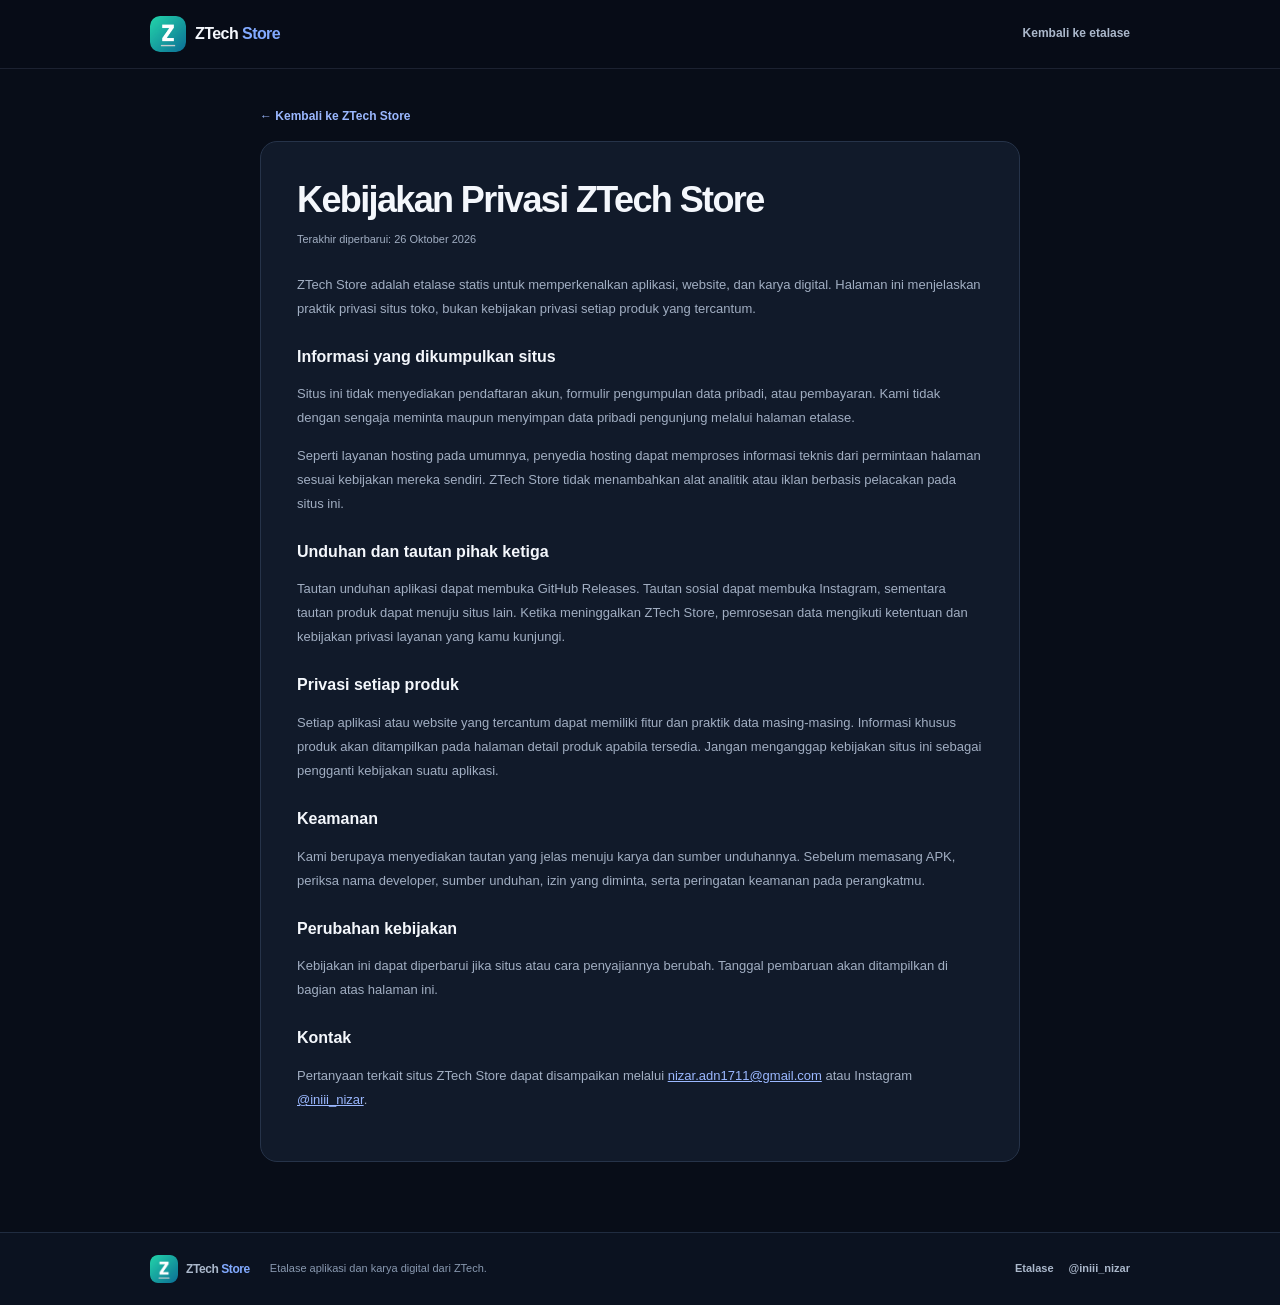
==== commit 3405b846: "Match privacy page to the dark blue minimalist theme" ====
--- a/privacy.html
+++ b/privacy.html
@@ -3,7 +3,7 @@
 <head>
   <meta charset="utf-8">
   <meta name="viewport" content="width=device-width, initial-scale=1">
-  <meta name="theme-color" content="#174b38">
+  <meta name="theme-color" content="#080d18">
   <meta name="description" content="Kebijakan privasi situs ZTech Store.">
   <title>Privasi Situs — ZTech Store</title>
   <link rel="icon" href="assets/store/logo.webp">
@@ -12,8 +12,11 @@
 <body>
   <header class="site-header">
     <div class="header-inner">
-      <a class="brand" href="./" aria-label="Kembali ke ZTech Store"><img src="assets/store/logo.webp" alt="" width="38" height="38"><span>ZTech <b>Store</b></span></a>
-      <nav class="nav-links"><a href="./">Kembali ke etalase</a></nav>
+      <a class="brand" href="./" aria-label="Kembali ke ZTech Store">
+        <img src="assets/store/logo.webp" alt="" width="36" height="36">
+        <span>ZTech <b>Store</b></span>
+      </a>
+      <nav class="nav-links" aria-label="Navigasi utama"><a href="./">Kembali ke etalase</a></nav>
     </div>
   </header>
   <main class="policy-page">
@@ -39,10 +42,9 @@
   </main>
   <footer class="site-footer">
     <div class="footer-inner">
-      <a class="brand footer-brand" href="./"><img src="assets/store/logo.webp" alt="" width="30" height="30"><span>ZTech <b>Store</b></span></a>
-      <p>Etalase aplikasi dan karya digital dari ZTech.</p>
-      <nav><a href="./">Etalase</a><a href="https://www.instagram.com/iniii_nizar/" target="_blank" rel="noopener noreferrer">@iniii_nizar ↗</a></nav>
-      <small>© 2026 ZTech</small>
+      <a class="brand footer-brand" href="./"><img src="assets/store/logo.webp" alt="" width="28" height="28"><span>ZTech <b>Store</b></span></a>
+      <span class="footer-description">Etalase aplikasi dan karya digital dari ZTech.</span>
+      <nav><a href="./">Etalase</a><a href="https://www.instagram.com/iniii_nizar/" target="_blank" rel="noopener noreferrer">@iniii_nizar</a></nav>
     </div>
   </footer>
 </body>
--- a/style.css
+++ b/style.css
@@ -1,110 +1,239 @@
 :root {
-  color-scheme: light;
-  --page: #f7f8f5;
-  --surface: #ffffff;
-  --text: #1c2b23;
-  --muted: #647168;
-  --line: #e1e6df;
-  --green: #286748;
-  --green-dark: #174b38;
-  --green-light: #e8f2e9;
-  --shadow: 0 5px 20px rgba(20, 45, 30, .055);
+  color-scheme: dark;
+  --page: #080d18;
+  --surface: #111a2a;
+  --surface-raised: #151f31;
+  --text: #f4f7fc;
+  --muted: #a1aec2;
+  --line: #263349;
+  --blue: #3978f6;
+  --blue-hover: #5088ff;
+  --blue-soft: #16294a;
+  --shadow: 0 8px 26px rgba(0, 0, 0, .16);
 }
 * { box-sizing: border-box; }
-html { scroll-behavior: smooth; scroll-padding-top: 90px; }
-body { margin: 0; background: var(--page); color: var(--text); font: 15px/1.65 system-ui, -apple-system, BlinkMacSystemFont, "Segoe UI", sans-serif; -webkit-font-smoothing: antialiased; }
+html { scroll-behavior: smooth; scroll-padding-top: 88px; }
+body {
+  margin: 0;
+  color: var(--text);
+  background: var(--page);
+  font: 15px/1.6 -apple-system, BlinkMacSystemFont, "SF Pro Display", "SF Pro Text", "Segoe UI", sans-serif;
+  -webkit-font-smoothing: antialiased;
+}
 a { color: inherit; }
 button, input { font: inherit; }
-button, a { -webkit-tap-highlight-color: transparent; }
-a:focus-visible, button:focus-visible, input:focus-visible, summary:focus-visible { outline: 3px solid #8ab99a; outline-offset: 3px; }
+a, button { -webkit-tap-highlight-color: transparent; }
+a:focus-visible, button:focus-visible, input:focus-visible, summary:focus-visible { outline: 3px solid #6d9cff; outline-offset: 3px; }
 img { display: block; max-width: 100%; }
-.site-header { position: sticky; top: 0; z-index: 10; background: rgba(255,255,255,.96); border-bottom: 1px solid var(--line); backdrop-filter: blur(12px); }
-.header-inner { width: min(1060px, calc(100% - 36px)); min-height: 70px; margin: 0 auto; display: flex; align-items: center; gap: 28px; }
-.brand { display: inline-flex; align-items: center; gap: 9px; flex: none; color: var(--text); text-decoration: none; font-size: 17px; font-weight: 750; letter-spacing: -.035em; }
-.brand img { width: 38px; height: 38px; object-fit: cover; border-radius: 10px; }
-.brand b { color: var(--green); }
+.site-header {
+  position: sticky;
+  top: 0;
+  z-index: 10;
+  background: rgba(8, 13, 24, .94);
+  border-bottom: 1px solid rgba(145, 164, 194, .15);
+  backdrop-filter: blur(20px);
+  -webkit-backdrop-filter: blur(20px);
+}
+.header-inner {
+  width: min(980px, calc(100% - 40px));
+  min-height: 68px;
+  margin: 0 auto;
+  display: flex;
+  align-items: center;
+  gap: 28px;
+}
+.brand {
+  display: inline-flex;
+  align-items: center;
+  gap: 9px;
+  flex: none;
+  color: var(--text);
+  font-size: 16px;
+  font-weight: 700;
+  letter-spacing: -.035em;
+  text-decoration: none;
+}
+.brand img { width: 36px; height: 36px; object-fit: cover; border-radius: 10px; }
+.brand b { color: #82aaff; }
 .nav-links { display: flex; align-items: center; gap: 22px; margin-left: auto; }
-.nav-links a, .site-footer a { color: var(--muted); font-size: 12px; font-weight: 600; text-decoration: none; }
-.nav-links a:hover, .site-footer a:hover { color: var(--green); }
-.search { width: min(250px, 28vw); display: flex; align-items: center; gap: 9px; padding: 9px 11px; background: #f5f7f3; border: 1px solid var(--line); border-radius: 10px; }
-.search svg { width: 17px; height: 17px; flex: none; fill: none; stroke: #718075; stroke-width: 1.8; }
+.nav-links a, .site-footer a {
+  color: #abb8cb;
+  font-size: 12px;
+  font-weight: 550;
+  text-decoration: none;
+  transition: color .15s ease;
+}
+.nav-links a:hover, .site-footer a:hover { color: #fff; }
+.search {
+  width: min(250px, 28vw);
+  display: flex;
+  align-items: center;
+  gap: 9px;
+  padding: 9px 12px;
+  color: #8f9db3;
+  background: #111a2a;
+  border: 1px solid #263349;
+  border-radius: 999px;
+}
+.search svg { width: 16px; height: 16px; flex: none; fill: none; stroke: currentColor; stroke-width: 1.8; }
 .search input { width: 100%; min-width: 0; padding: 0; border: 0; outline: 0; color: var(--text); background: transparent; font-size: 12px; }
-.search input::placeholder { color: #8c978e; }
+.search input::placeholder { color: #8190a6; }
 #view { min-height: 60vh; }
-.intro { width: min(1060px, calc(100% - 36px)); margin: 34px auto 0; padding: 40px 42px; background: var(--green-light); border: 1px solid #dce9dd; border-radius: 18px; }
-.intro-copy { max-width: 700px; }
-.eyebrow { margin: 0 0 9px; color: var(--green); font-size: 11px; font-weight: 700; letter-spacing: .04em; }
-.intro h1 { max-width: 650px; margin: 0 0 12px; font-size: clamp(30px, 4vw, 43px); line-height: 1.18; font-weight: 720; letter-spacing: -.05em; }
-.intro-copy > p:not(.eyebrow) { max-width: 570px; margin: 0 0 21px; color: var(--muted); font-size: 14px; }
-.button { min-height: 42px; display: inline-flex; align-items: center; justify-content: center; gap: 8px; padding: 10px 15px; border: 1px solid transparent; border-radius: 9px; cursor: pointer; font-size: 12px; font-weight: 700; line-height: 1.35; text-align: center; text-decoration: none; transition: background .15s ease, border-color .15s ease; }
-.button-primary { color: #fff; background: var(--green); border-color: var(--green); }
-.button-primary:hover { background: #20583d; }
-.button-outline { color: var(--green); background: var(--surface); border-color: #cfdacf; }
-.button-outline:hover { background: #f0f6f0; border-color: #a9c1ad; }
-.button-text { color: var(--green); background: transparent; }
-.button-text:hover { background: var(--green-light); }
-.catalog { width: min(1060px, calc(100% - 36px)); margin: 42px auto 70px; }
+.intro {
+  width: min(980px, calc(100% - 40px));
+  margin: 0 auto;
+  padding: 56px 0 33px;
+  border-bottom: 1px solid var(--line);
+}
+.eyebrow { margin: 0 0 9px; color: #8eafff; font-size: 12px; font-weight: 650; }
+.intro h1 {
+  max-width: 680px;
+  margin: 0;
+  font-size: clamp(30px, 4.2vw, 43px);
+  line-height: 1.18;
+  font-weight: 700;
+  letter-spacing: -.055em;
+}
+.intro h1 span { color: #9bb8ff; }
+.intro-description { max-width: 580px; margin: 14px 0 0; color: var(--muted); font-size: 14px; }
+.catalog { width: min(980px, calc(100% - 40px)); margin: 32px auto 70px; }
 .section-heading { display: flex; justify-content: space-between; align-items: end; gap: 14px; margin-bottom: 18px; }
-.section-heading h2, .detail-section h2 { margin: 0; font-size: 22px; line-height: 1.3; font-weight: 700; letter-spacing: -.035em; }
-.section-heading p { margin: 4px 0 0; color: var(--muted); font-size: 12px; }
-.catalog-tools { margin-bottom: 16px; }
-.filter-list { display: flex; flex-wrap: wrap; gap: 7px; }
-.filter-chip { min-height: 34px; padding: 7px 12px; color: #5d6a60; background: transparent; border: 1px solid #dce3da; border-radius: 8px; cursor: pointer; font-size: 11px; font-weight: 600; }
-.filter-chip:hover { border-color: #a7bba8; }
-.filter-chip[aria-pressed="true"] { color: #fff; background: var(--green); border-color: var(--green); }
-.product-grid { display: grid; grid-template-columns: repeat(3, minmax(0, 1fr)); gap: 14px; }
-.product-card { min-width: 0; display: flex; align-items: flex-start; gap: 14px; padding: 17px; background: var(--surface); border: 1px solid var(--line); border-radius: 13px; text-decoration: none; transition: border-color .15s ease, box-shadow .15s ease; }
-.product-card:hover { border-color: #b8ccb9; box-shadow: var(--shadow); }
-.product-icon { width: 58px; height: 58px; flex: none; display: grid; place-items: center; overflow: hidden; color: var(--green); background: var(--green-light); border: 1px solid #e0eae0; border-radius: 14px; }
+.section-heading h2, .detail-section h2 { margin: 0; font-size: 21px; line-height: 1.3; font-weight: 680; letter-spacing: -.035em; }
+.section-heading p { margin: 5px 0 0; color: var(--muted); font-size: 12px; }
+.catalog-tools { margin-bottom: 18px; }
+.filter-list { display: flex; flex-wrap: wrap; gap: 8px; }
+.filter-chip {
+  min-height: 34px;
+  padding: 7px 14px;
+  color: #b3bfd2;
+  background: #111a2a;
+  border: 1px solid #263349;
+  border-radius: 999px;
+  cursor: pointer;
+  font-size: 11px;
+  font-weight: 600;
+  transition: background .15s ease, border-color .15s ease;
+}
+.filter-chip:hover { border-color: #526a91; }
+.filter-chip[aria-pressed="true"] { color: #fff; background: #254a91; border-color: #3978f6; }
+.product-grid { display: grid; grid-template-columns: repeat(auto-fill, minmax(min(100%, 285px), 1fr)); gap: 13px; }
+.product-card {
+  min-width: 0;
+  display: flex;
+  align-items: flex-start;
+  gap: 14px;
+  padding: 17px;
+  background: var(--surface);
+  border: 1px solid var(--line);
+  border-radius: 17px;
+  text-decoration: none;
+  transition: background .15s ease, border-color .15s ease, transform .15s ease;
+}
+.product-card:hover { background: var(--surface-raised); border-color: #3b4c67; transform: translateY(-2px); }
+.product-icon {
+  width: 60px;
+  height: 60px;
+  flex: none;
+  display: grid;
+  place-items: center;
+  overflow: hidden;
+  color: #fff;
+  background: var(--blue-soft);
+  border: 1px solid #29446f;
+  border-radius: 15px;
+}
 .product-icon img { width: 100%; height: 100%; object-fit: cover; }
-.product-icon-fallback { font-size: 22px; font-weight: 750; }
-.product-icon-large { width: 84px; height: 84px; border-radius: 18px; }
+.product-icon-fallback { font-size: 22px; font-weight: 700; }
+.product-icon-large { width: 82px; height: 82px; border-radius: 20px; }
 .product-card-copy { min-width: 0; }
-.type-label { display: inline-block; color: var(--green); font-size: 10px; font-weight: 700; }
-.product-card h3 { margin: 3px 0 4px; font-size: 16px; line-height: 1.3; letter-spacing: -.025em; }
-.product-card p { margin: 0; color: var(--muted); font-size: 12px; line-height: 1.6; }
-.text-link { display: inline-flex; gap: 6px; align-items: center; margin-top: 12px; color: var(--green); font-size: 11px; font-weight: 700; }
-.empty-state { padding: 38px 20px; background: var(--surface); border: 1px solid var(--line); border-radius: 13px; text-align: center; }
+.type-label { display: inline-block; color: #9ab8ff; font-size: 10px; font-weight: 650; }
+.product-card h3 { margin: 3px 0 5px; font-size: 16px; line-height: 1.3; letter-spacing: -.025em; }
+.product-card p { margin: 0; color: var(--muted); font-size: 12px; line-height: 1.65; }
+.card-link { display: inline-flex; align-items: center; gap: 6px; margin-top: 12px; color: #9ab8ff; font-size: 11px; font-weight: 650; }
+.empty-state { padding: 38px 20px; background: var(--surface); border: 1px solid var(--line); border-radius: 15px; text-align: center; }
 .empty-state h3 { margin: 0 0 5px; font-size: 17px; }
 .empty-state p { margin: 0 0 15px; color: var(--muted); font-size: 12px; }
-.site-footer { background: #fff; border-top: 1px solid var(--line); }
-.footer-inner { width: min(1060px, calc(100% - 36px)); margin: 0 auto; padding: 24px 0; display: flex; align-items: center; flex-wrap: wrap; gap: 12px 22px; }
+.button {
+  min-height: 40px;
+  display: inline-flex;
+  align-items: center;
+  justify-content: center;
+  gap: 8px;
+  padding: 10px 15px;
+  color: var(--text);
+  background: transparent;
+  border: 1px solid transparent;
+  border-radius: 999px;
+  cursor: pointer;
+  font-size: 12px;
+  font-weight: 650;
+  line-height: 1.35;
+  text-align: center;
+  text-decoration: none;
+  transition: background .15s ease, border-color .15s ease;
+}
+.button-primary { color: white; background: var(--blue); border-color: var(--blue); }
+.button-primary:hover { background: var(--blue-hover); border-color: var(--blue-hover); }
+.button-outline { color: #bed0f4; background: #111a2a; border-color: #34445d; }
+.button-outline:hover { background: #19263c; border-color: #526b91; }
+.button-plain { color: #9bb8ff; }
+.button-plain:hover { background: #13213a; }
+.site-footer { background: #0b1220; border-top: 1px solid #202c40; }
+.footer-inner {
+  width: min(980px, calc(100% - 40px));
+  margin: 0 auto;
+  padding: 22px 0;
+  display: flex;
+  align-items: center;
+  flex-wrap: wrap;
+  gap: 12px 20px;
+}
 .footer-brand { gap: 8px; font-size: 14px; }
-.footer-brand img { width: 30px; height: 30px; border-radius: 8px; }
-.footer-inner > p { margin: 0; color: var(--muted); font-size: 11px; }
-.footer-inner nav { margin-left: auto; display: flex; flex-wrap: wrap; gap: 15px; }
+.footer-brand img { width: 28px; height: 28px; border-radius: 8px; }
+.footer-description { color: #8898af; font-size: 11px; }
+.footer-inner nav { display: flex; flex-wrap: wrap; gap: 15px; margin-left: auto; }
 .footer-inner nav a { font-size: 11px; }
-.footer-inner > small { width: 100%; padding-top: 12px; color: #849087; border-top: 1px solid #edf0ec; font-size: 10px; }
-.detail-page { width: min(900px, calc(100% - 36px)); margin: 28px auto 70px; }
-.back-link { display: inline-block; margin-bottom: 16px; color: var(--green); font-size: 12px; font-weight: 650; text-decoration: none; }
-.product-header { display: flex; align-items: center; gap: 18px; padding: 24px; background: var(--surface); border: 1px solid var(--line); border-radius: 15px; }
-.product-heading { flex: 1; min-width: 0; }
-.product-heading h1 { margin: 3px 0; font-size: clamp(25px, 3.5vw, 34px); letter-spacing: -.05em; line-height: 1.15; }
+.detail-page { width: min(900px, calc(100% - 40px)); margin: 24px auto 68px; }
+.back-link { display: inline-block; margin-bottom: 16px; color: #9bb8ff; font-size: 12px; font-weight: 600; text-decoration: none; }
+.back-link:hover { color: #fff; }
+.product-header {
+  display: grid;
+  grid-template-columns: auto minmax(0, 1fr);
+  align-items: center;
+  gap: 17px;
+  padding: 23px;
+  background: var(--surface);
+  border: 1px solid var(--line);
+  border-radius: 20px;
+}
+.product-heading { min-width: 0; }
+.product-heading h1 { margin: 3px 0 4px; font-size: clamp(25px, 3.5vw, 34px); letter-spacing: -.05em; line-height: 1.15; }
 .product-heading p { margin: 0 0 6px; color: var(--muted); font-size: 13px; }
-.developer { color: #7b887d; font-size: 11px; }
-.product-actions { display: flex; flex-wrap: wrap; gap: 7px; align-items: center; }
-.metadata { display: flex; flex-wrap: wrap; gap: 8px 18px; padding: 14px 2px; color: var(--muted); border-bottom: 1px solid var(--line); font-size: 11px; }
-.metadata b { color: var(--text); font-weight: 650; }
+.developer { color: #8798b1; font-size: 11px; }
+.product-actions { display: flex; flex-wrap: wrap; align-items: center; gap: 7px; grid-column: 2; }
+.product-actions .button { min-width: 0; }
+.metadata { display: flex; flex-wrap: wrap; gap: 7px 18px; padding: 13px 2px; color: #9eacc1; border-bottom: 1px solid var(--line); font-size: 11px; }
+.metadata b { color: #dfe7f4; font-weight: 600; }
 .detail-section { margin-top: 28px; }
-.detail-section > p { max-width: 790px; margin: 9px 0 0; color: #5d6b61; font-size: 13px; line-height: 1.8; }
+.detail-section > p { max-width: 790px; margin: 9px 0 0; color: #b4bfd0; font-size: 13px; line-height: 1.8; }
 .muted { color: var(--muted) !important; }
 .small-text { font-size: 11px !important; }
-.screenshots { display: flex; gap: 12px; overflow-x: auto; overscroll-behavior-x: contain; padding: 14px 0 9px; scroll-snap-type: x mandatory; }
-.screenshots a { flex: 0 0 auto; padding: 4px; background: #eef1eb; border: 1px solid #e1e6df; border-radius: 13px; scroll-snap-align: start; }
-.screenshots img { height: clamp(260px, 34vw, 360px); width: auto; max-width: 68vw; object-fit: contain; border-radius: 9px; }
+.screenshots { display: flex; gap: 12px; overflow-x: auto; overscroll-behavior-x: contain; padding: 14px 0 9px; scroll-snap-type: x mandatory; scrollbar-color: #394963 transparent; scrollbar-width: thin; }
+.screenshots a { flex: 0 0 auto; padding: 4px; background: #0e1726; border: 1px solid #27364e; border-radius: 15px; scroll-snap-align: start; }
+.screenshots img { height: clamp(260px, 34vw, 360px); width: auto; max-width: 68vw; object-fit: contain; border-radius: 10px; }
 .feature-list { display: grid; grid-template-columns: repeat(2, minmax(0, 1fr)); gap: 10px; margin-top: 13px; }
-.feature-item { padding: 14px 15px; background: var(--surface); border: 1px solid var(--line); border-radius: 11px; }
+.feature-item { padding: 14px 15px; background: var(--surface); border: 1px solid var(--line); border-radius: 13px; }
 .feature-item h3 { margin: 0 0 4px; font-size: 13px; }
-.feature-item p { margin: 0; color: var(--muted); font-size: 12px; line-height: 1.6; }
+.feature-item p { margin: 0; color: var(--muted); font-size: 12px; line-height: 1.65; }
 .detail-list { margin: 10px 0 0; padding-left: 20px; color: var(--muted); font-size: 12px; line-height: 1.8; }
 .detail-list li { margin: 3px 0; }
-.compact-details { background: transparent; border-top: 1px solid var(--line); border-bottom: 1px solid var(--line); }
-.compact-details summary { padding: 13px 0; cursor: pointer; color: var(--text); font-size: 13px; font-weight: 650; }
+.compact-details { border-top: 1px solid var(--line); border-bottom: 1px solid var(--line); }
+.compact-details summary { padding: 13px 0; cursor: pointer; color: var(--text); font-size: 13px; font-weight: 600; }
 .detail-section-inner { padding-bottom: 15px; }
 .field-label { display: block; margin-top: 12px; color: var(--muted); font-size: 10px; font-weight: 650; }
-.hash-value { display: block; margin-top: 5px; padding: 10px; overflow-wrap: anywhere; color: #536358; background: #f0f3ef; border: 1px solid var(--line); border-radius: 8px; font: 10px/1.7 ui-monospace, SFMono-Regular, Menlo, Consolas, monospace; }
-.privacy-accordion { margin-top: 12px; background: var(--surface); border: 1px solid var(--line); border-radius: 10px; }
-.privacy-accordion summary { padding: 13px 15px; cursor: pointer; color: var(--text); font-size: 12px; font-weight: 650; }
+.hash-value { display: block; margin-top: 5px; padding: 10px; overflow-wrap: anywhere; color: #b6c6e1; background: #0d1625; border: 1px solid var(--line); border-radius: 9px; font: 10px/1.7 ui-monospace, SFMono-Regular, Menlo, Consolas, monospace; }
+.privacy-accordion { margin-top: 12px; background: var(--surface); border: 1px solid var(--line); border-radius: 12px; }
+.privacy-accordion summary { padding: 13px 15px; cursor: pointer; color: var(--text); font-size: 12px; font-weight: 600; }
 .privacy-content { padding: 0 15px 15px; border-top: 1px solid var(--line); }
 .privacy-content section { padding-top: 13px; }
 .privacy-content h3 { margin: 0 0 5px; font-size: 12px; }
@@ -112,60 +241,59 @@
 .privacy-content p { margin: 4px 0; }
 .privacy-content ul { padding-left: 18px; }
 .guides { display: grid; grid-template-columns: repeat(2, minmax(0, 1fr)); gap: 12px; margin-top: 13px; }
-.guides a { padding: 9px; background: var(--surface); border: 1px solid var(--line); border-radius: 11px; text-decoration: none; }
-.guides img { width: 100%; max-height: 600px; object-fit: contain; object-position: top; border-radius: 6px; }
-.guides span { display: block; padding: 8px 2px 0; color: var(--green); font-size: 11px; font-weight: 650; }
+.guides a { padding: 9px; background: var(--surface); border: 1px solid var(--line); border-radius: 13px; text-decoration: none; }
+.guides img { width: 100%; max-height: 600px; object-fit: contain; object-position: top; border-radius: 7px; }
+.guides span { display: block; padding: 8px 2px 0; color: #9bb8ff; font-size: 11px; font-weight: 600; }
 .detail-footer { margin-top: 38px; padding-top: 15px; border-top: 1px solid var(--line); }
-.detail-footer a { color: var(--green); font-size: 12px; font-weight: 650; text-decoration: none; }
-#sheet { width: min(420px, calc(100% - 28px)); max-width: 420px; padding: 0; color: var(--text); background: var(--surface); border: 1px solid var(--line); border-radius: 16px; box-shadow: 0 24px 70px rgba(15,35,22,.2); }
-#sheet::backdrop { background: rgba(19,35,26,.48); }
+.detail-footer a { color: #9bb8ff; font-size: 12px; font-weight: 600; text-decoration: none; }
+#sheet { width: min(410px, calc(100% - 28px)); max-width: 410px; padding: 0; color: var(--text); background: #111a2a; border: 1px solid #2b3850; border-radius: 18px; box-shadow: 0 24px 70px rgba(0,0,0,.4); }
+#sheet::backdrop { background: rgba(0,0,0,.58); backdrop-filter: blur(5px); }
 .sheet-inner { position: relative; padding: 24px; }
-.sheet-close { position: absolute; top: 13px; right: 13px; width: 32px; height: 32px; padding: 0; color: var(--muted); background: #f0f3ef; border: 0; border-radius: 8px; cursor: pointer; font-size: 21px; }
+.sheet-close { position: absolute; top: 13px; right: 13px; width: 32px; height: 32px; padding: 0; color: #a7b5c9; background: #1a2639; border: 0; border-radius: 50%; cursor: pointer; font-size: 21px; }
 .sheet-inner h2 { margin: 0 35px 5px 0; font-size: 22px; letter-spacing: -.035em; }
 .sheet-inner > p { margin: 0; color: var(--muted); font-size: 12px; }
-.install-note { margin: 18px 0; padding: 13px 14px; background: #f2f5ef; border-radius: 9px; }
+.install-note { margin: 18px 0; padding: 13px 14px; background: #0c1523; border: 1px solid #27364e; border-radius: 11px; }
 .install-note b { font-size: 12px; }
 .install-note p { margin: 4px 0 0; color: var(--muted); font-size: 11px; line-height: 1.7; }
 .sheet-actions { display: grid; gap: 8px; }
 .cancel-link { display: block; margin: 12px auto 0; padding: 6px 10px; color: var(--muted); background: transparent; border: 0; cursor: pointer; font-size: 11px; }
-#toast { position: fixed; right: 16px; bottom: 16px; z-index: 30; max-width: calc(100% - 32px); padding: 11px 15px; color: #fff; background: #213f2e; border-radius: 9px; box-shadow: var(--shadow); font-size: 12px; opacity: 0; transform: translateY(8px); transition: opacity .18s, transform .18s; pointer-events: none; }
+#toast { position: fixed; right: 16px; bottom: 16px; z-index: 30; max-width: calc(100% - 32px); padding: 11px 15px; color: #fff; background: #1b3153; border: 1px solid #375587; border-radius: 11px; box-shadow: var(--shadow); font-size: 12px; opacity: 0; transform: translateY(8px); transition: opacity .18s, transform .18s; pointer-events: none; }
 #toast.on { opacity: 1; transform: translateY(0); }
-.policy-page { width: min(760px, calc(100% - 36px)); margin: 34px auto 70px; }
-.policy-back { display: inline-block; margin-bottom: 15px; color: var(--green); font-size: 12px; font-weight: 650; text-decoration: none; }
-.policy-card { padding: clamp(22px, 4vw, 36px); background: var(--surface); border: 1px solid var(--line); border-radius: 15px; }
+.policy-page { width: min(760px, calc(100% - 40px)); margin: 34px auto 70px; }
+.policy-back { display: inline-block; margin-bottom: 15px; color: #9bb8ff; font-size: 12px; font-weight: 600; text-decoration: none; }
+.policy-card { padding: clamp(22px, 4vw, 36px); background: var(--surface); border: 1px solid var(--line); border-radius: 17px; }
 .policy-card h1 { margin: 0 0 8px; font-size: clamp(27px, 4vw, 36px); line-height: 1.2; letter-spacing: -.045em; }
 .policy-card h2 { margin: 23px 0 5px; font-size: 16px; }
 .policy-card p, .policy-card li { color: var(--muted); font-size: 13px; line-height: 1.85; }
-.policy-card a { color: var(--green); }
-.policy-date { margin: 0 0 23px; color: #849087; font-size: 11px !important; }
-@media (max-width: 780px) {
-  .header-inner { width: calc(100% - 28px); min-height: 64px; flex-wrap: wrap; gap: 12px; padding: 10px 0; }
+.policy-card a { color: #9bb8ff; }
+.policy-date { margin: 0 0 23px; color: #8798b1; font-size: 11px !important; }
+@media (max-width: 700px) {
+  html { scroll-padding-top: 80px; }
+  .header-inner { width: calc(100% - 28px); min-height: 62px; flex-wrap: wrap; gap: 12px; padding: 10px 0; }
   .brand { font-size: 15px; }
-  .brand img { width: 34px; height: 34px; }
-  .nav-links { gap: 14px; margin-left: auto; }
+  .brand img { width: 32px; height: 32px; }
+  .nav-links { gap: 13px; margin-left: auto; }
   .search { order: 3; width: 100%; max-width: none; }
-  .intro { width: calc(100% - 28px); margin-top: 20px; padding: 28px 23px; border-radius: 14px; }
-  .intro h1 { font-size: clamp(29px, 7vw, 38px); }
-  .intro-copy > p:not(.eyebrow) { font-size: 13px; }
-  .catalog { width: calc(100% - 28px); margin: 31px auto 48px; }
+  .intro { width: calc(100% - 28px); padding: 34px 0 24px; }
+  .intro h1 { font-size: clamp(29px, 8vw, 38px); }
+  .intro-description { font-size: 13px; }
+  .catalog { width: calc(100% - 28px); margin: 27px auto 48px; }
   .product-grid { grid-template-columns: 1fr; gap: 9px; }
-  .product-card { padding: 14px; }
-  .footer-inner { width: calc(100% - 28px); align-items: flex-start; gap: 12px; padding: 21px 0; }
-  .footer-inner > p { width: 100%; order: 2; }
-  .footer-inner nav { width: 100%; margin-left: 0; order: 3; justify-content: flex-start; }
-  .footer-inner > small { order: 4; }
-  .detail-page { width: calc(100% - 28px); margin-top: 20px; }
-  .product-header { display: grid; grid-template-columns: 64px minmax(0, 1fr); gap: 12px; padding: 17px; }
-  .product-icon-large { width: 64px; height: 64px; border-radius: 13px; }
-  .product-heading h1 { font-size: 27px; }
+  .product-card { padding: 14px; border-radius: 15px; }
+  .footer-inner { width: calc(100% - 28px); align-items: flex-start; gap: 13px; padding: 20px 0; }
+  .footer-description { width: 100%; }
+  .footer-inner nav { width: 100%; margin-left: 0; justify-content: flex-start; }
+  .detail-page { width: calc(100% - 28px); margin-top: 18px; }
+  .product-header { grid-template-columns: 60px minmax(0, 1fr); gap: 12px; padding: 16px; border-radius: 16px; }
+  .product-icon-large { width: 60px; height: 60px; border-radius: 14px; }
+  .product-heading h1 { font-size: 26px; }
   .product-heading p { font-size: 12px; }
-  .developer { font-size: 10px; }
-  .product-actions { grid-column: 1 / -1; display: flex; }
-  .product-actions .button { flex: 1; min-width: 0; padding: 9px 10px; font-size: 11px; }
-  .metadata { gap: 6px 14px; font-size: 10px; }
-  .detail-section { margin-top: 25px; }
+  .product-actions { grid-column: 1 / -1; display: flex; gap: 7px; }
+  .product-actions .button { flex: 1; min-width: 0; padding: 9px 8px; font-size: 11px; }
+  .metadata { gap: 7px 13px; font-size: 10px; }
+  .detail-section { margin-top: 24px; }
   .detail-section h2 { font-size: 20px; }
-  .screenshots img { height: 320px; max-width: 68vw; }
+  .screenshots img { height: 315px; max-width: 68vw; }
   .feature-list { grid-template-columns: 1fr; }
   .guides { grid-template-columns: 1fr; }
   .policy-page { width: calc(100% - 28px); margin: 22px auto 50px; }
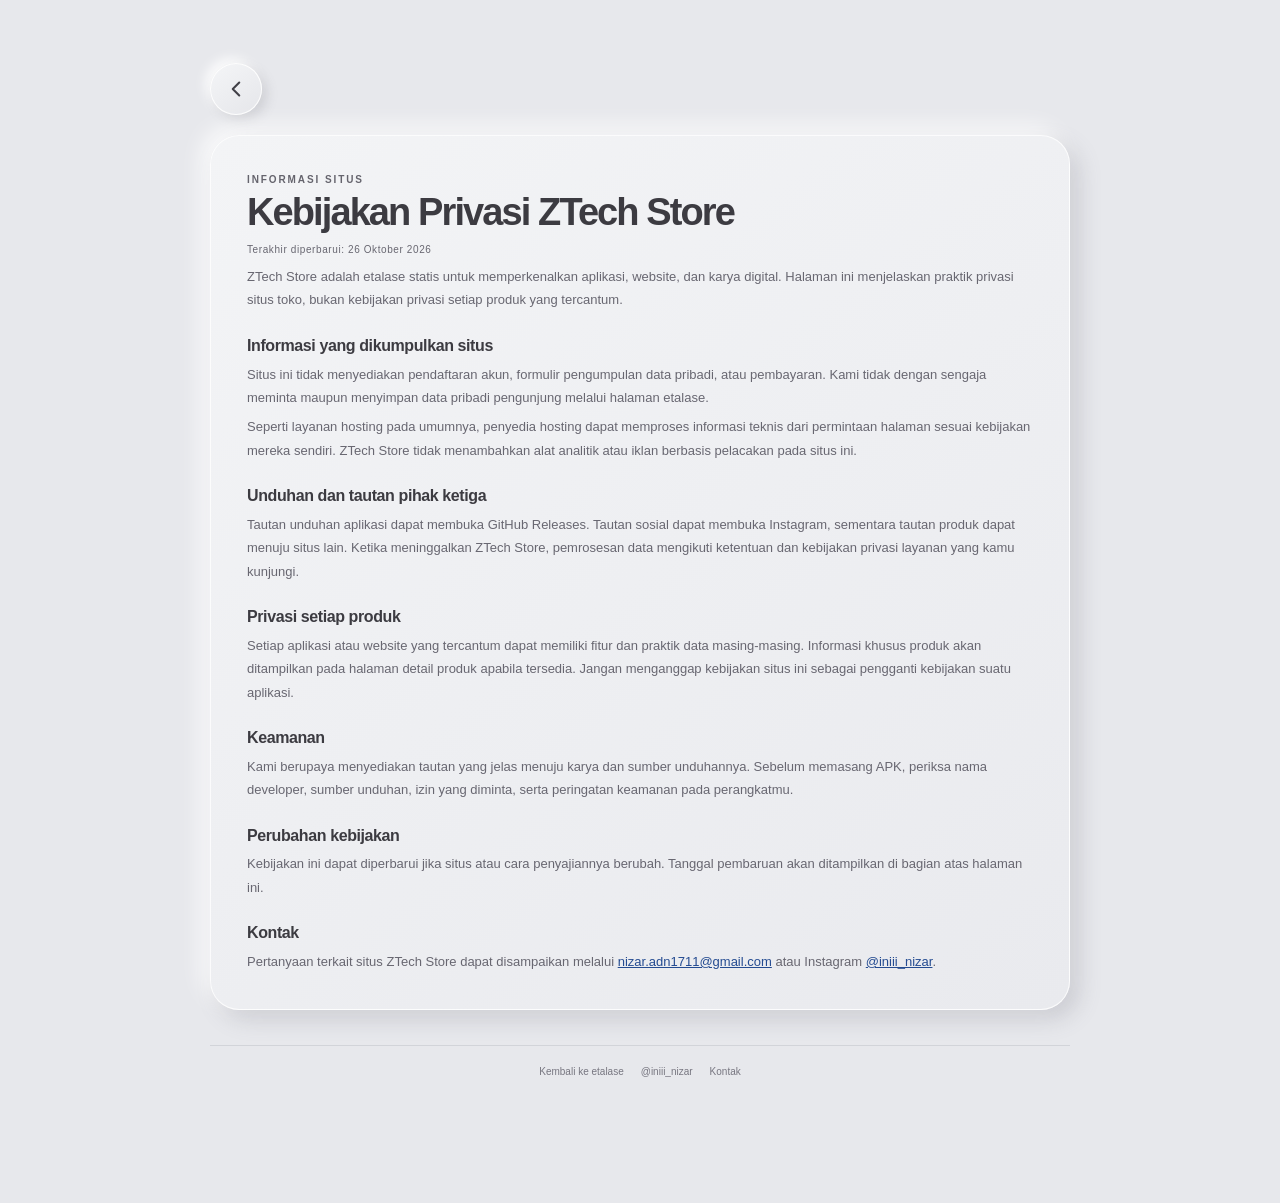
==== commit c43474ce: "Align site privacy page with updated store reference styling" ====
--- a/privacy.html
+++ b/privacy.html
@@ -2,50 +2,65 @@
 <html lang="id">
 <head>
   <meta charset="utf-8">
-  <meta name="viewport" content="width=device-width, initial-scale=1">
-  <meta name="theme-color" content="#080d18">
+  <meta name="viewport" content="width=device-width, initial-scale=1, viewport-fit=cover">
+  <meta name="theme-color" content="#e8e9ed">
   <meta name="description" content="Kebijakan privasi situs ZTech Store.">
   <title>Privasi Situs — ZTech Store</title>
   <link rel="icon" href="assets/store/logo.webp">
   <link rel="stylesheet" href="style.css">
+  <style>
+    .policy-page { padding-top: 35px; }
+    .policy-card { padding: clamp(22px, 4vw, 36px); border-radius: 29px; }
+    .policy-card h1 { margin: 4px 0 7px; font-size: clamp(27px, 4.6vw, 38px); line-height: 1.13; letter-spacing: -.05em; }
+    .policy-date { margin: 0 0 24px; color: #777680; font-size: 10px !important; letter-spacing: .06em; }
+    .policy-card h2 { margin: 24px 0 5px; font-size: 16px; line-height: 1.3; letter-spacing: -.025em; }
+    .policy-card p { margin: 6px 0 0; color: #686771; font-size: 13px; line-height: 1.8; }
+    .policy-card a { color: #244b91; overflow-wrap: anywhere; }
+    @media (max-width: 520px) {
+      .policy-page { padding-top: 25px; }
+      .policy-card { border-radius: 24px; }
+      .policy-card p { font-size: 12px; }
+    }
+  </style>
 </head>
 <body>
-  <header class="site-header">
-    <div class="header-inner">
-      <a class="brand" href="./" aria-label="Kembali ke ZTech Store">
-        <img src="assets/store/logo.webp" alt="" width="36" height="36">
-        <span>ZTech <b>Store</b></span>
+  <div class="store-app">
+    <main class="policy-page">
+      <a class="back-button" href="./" aria-label="Kembali ke ZTech Store">
+        <svg viewBox="0 0 24 24" aria-hidden="true"><path d="m15 18-6-6 6-6"></path></svg>
       </a>
-      <nav class="nav-links" aria-label="Navigasi utama"><a href="./">Kembali ke etalase</a></nav>
-    </div>
-  </header>
-  <main class="policy-page">
-    <a class="policy-back" href="./">← Kembali ke ZTech Store</a>
-    <article class="policy-card">
-      <h1>Kebijakan Privasi ZTech Store</h1>
-      <p class="policy-date">Terakhir diperbarui: 26 Oktober 2026</p>
-      <p>ZTech Store adalah etalase statis untuk memperkenalkan aplikasi, website, dan karya digital. Halaman ini menjelaskan praktik privasi situs toko, bukan kebijakan privasi setiap produk yang tercantum.</p>
-      <h2>Informasi yang dikumpulkan situs</h2>
-      <p>Situs ini tidak menyediakan pendaftaran akun, formulir pengumpulan data pribadi, atau pembayaran. Kami tidak dengan sengaja meminta maupun menyimpan data pribadi pengunjung melalui halaman etalase.</p>
-      <p>Seperti layanan hosting pada umumnya, penyedia hosting dapat memproses informasi teknis dari permintaan halaman sesuai kebijakan mereka sendiri. ZTech Store tidak menambahkan alat analitik atau iklan berbasis pelacakan pada situs ini.</p>
-      <h2>Unduhan dan tautan pihak ketiga</h2>
-      <p>Tautan unduhan aplikasi dapat membuka GitHub Releases. Tautan sosial dapat membuka Instagram, sementara tautan produk dapat menuju situs lain. Ketika meninggalkan ZTech Store, pemrosesan data mengikuti ketentuan dan kebijakan privasi layanan yang kamu kunjungi.</p>
-      <h2>Privasi setiap produk</h2>
-      <p>Setiap aplikasi atau website yang tercantum dapat memiliki fitur dan praktik data masing-masing. Informasi khusus produk akan ditampilkan pada halaman detail produk apabila tersedia. Jangan menganggap kebijakan situs ini sebagai pengganti kebijakan suatu aplikasi.</p>
-      <h2>Keamanan</h2>
-      <p>Kami berupaya menyediakan tautan yang jelas menuju karya dan sumber unduhannya. Sebelum memasang APK, periksa nama developer, sumber unduhan, izin yang diminta, serta peringatan keamanan pada perangkatmu.</p>
-      <h2>Perubahan kebijakan</h2>
-      <p>Kebijakan ini dapat diperbarui jika situs atau cara penyajiannya berubah. Tanggal pembaruan akan ditampilkan di bagian atas halaman ini.</p>
-      <h2>Kontak</h2>
-      <p>Pertanyaan terkait situs ZTech Store dapat disampaikan melalui <a href="mailto:nizar.adn1711@gmail.com">nizar.adn1711@gmail.com</a> atau Instagram <a href="https://www.instagram.com/iniii_nizar/" target="_blank" rel="noopener noreferrer">@iniii_nizar</a>.</p>
-    </article>
-  </main>
-  <footer class="site-footer">
-    <div class="footer-inner">
-      <a class="brand footer-brand" href="./"><img src="assets/store/logo.webp" alt="" width="28" height="28"><span>ZTech <b>Store</b></span></a>
-      <span class="footer-description">Etalase aplikasi dan karya digital dari ZTech.</span>
-      <nav><a href="./">Etalase</a><a href="https://www.instagram.com/iniii_nizar/" target="_blank" rel="noopener noreferrer">@iniii_nizar</a></nav>
-    </div>
-  </footer>
+      <article class="policy-card raised-panel">
+        <span class="section-kicker">INFORMASI SITUS</span>
+        <h1>Kebijakan Privasi ZTech Store</h1>
+        <p class="policy-date">Terakhir diperbarui: 26 Oktober 2026</p>
+
+        <p>ZTech Store adalah etalase statis untuk memperkenalkan aplikasi, website, dan karya digital. Halaman ini menjelaskan praktik privasi situs toko, bukan kebijakan privasi setiap produk yang tercantum.</p>
+
+        <h2>Informasi yang dikumpulkan situs</h2>
+        <p>Situs ini tidak menyediakan pendaftaran akun, formulir pengumpulan data pribadi, atau pembayaran. Kami tidak dengan sengaja meminta maupun menyimpan data pribadi pengunjung melalui halaman etalase.</p>
+        <p>Seperti layanan hosting pada umumnya, penyedia hosting dapat memproses informasi teknis dari permintaan halaman sesuai kebijakan mereka sendiri. ZTech Store tidak menambahkan alat analitik atau iklan berbasis pelacakan pada situs ini.</p>
+
+        <h2>Unduhan dan tautan pihak ketiga</h2>
+        <p>Tautan unduhan aplikasi dapat membuka GitHub Releases. Tautan sosial dapat membuka Instagram, sementara tautan produk dapat menuju situs lain. Ketika meninggalkan ZTech Store, pemrosesan data mengikuti ketentuan dan kebijakan privasi layanan yang kamu kunjungi.</p>
+
+        <h2>Privasi setiap produk</h2>
+        <p>Setiap aplikasi atau website yang tercantum dapat memiliki fitur dan praktik data masing-masing. Informasi khusus produk akan ditampilkan pada halaman detail produk apabila tersedia. Jangan menganggap kebijakan situs ini sebagai pengganti kebijakan suatu aplikasi.</p>
+
+        <h2>Keamanan</h2>
+        <p>Kami berupaya menyediakan tautan yang jelas menuju karya dan sumber unduhannya. Sebelum memasang APK, periksa nama developer, sumber unduhan, izin yang diminta, serta peringatan keamanan pada perangkatmu.</p>
+
+        <h2>Perubahan kebijakan</h2>
+        <p>Kebijakan ini dapat diperbarui jika situs atau cara penyajiannya berubah. Tanggal pembaruan akan ditampilkan di bagian atas halaman ini.</p>
+
+        <h2>Kontak</h2>
+        <p>Pertanyaan terkait situs ZTech Store dapat disampaikan melalui <a href="mailto:nizar.adn1711@gmail.com">nizar.adn1711@gmail.com</a> atau Instagram <a href="https://www.instagram.com/iniii_nizar/" target="_blank" rel="noopener noreferrer">@iniii_nizar</a>.</p>
+      </article>
+    </main>
+    <footer class="site-utility" aria-label="Tautan informasi">
+      <a href="./">Kembali ke etalase</a>
+      <a href="https://www.instagram.com/iniii_nizar/" target="_blank" rel="noopener noreferrer">@iniii_nizar</a>
+      <a href="mailto:nizar.adn1711@gmail.com">Kontak</a>
+    </footer>
+  </div>
 </body>
 </html>
--- a/style.css
+++ b/style.css
@@ -1,302 +1,453 @@
 :root {
-  color-scheme: dark;
-  --page: #080d18;
-  --surface: #111a2a;
-  --surface-raised: #151f31;
-  --text: #f4f7fc;
-  --muted: #a1aec2;
-  --line: #263349;
-  --blue: #3978f6;
-  --blue-hover: #5088ff;
-  --blue-soft: #16294a;
-  --shadow: 0 8px 26px rgba(0, 0, 0, .16);
+  color-scheme: light;
+  --page: #e7e8ec;
+  --surface: #eff0f3;
+  --surface-hi: #f8f8fa;
+  --ink: #3c3b41;
+  --muted: #6e6d76;
+  --soft-muted: #878690;
+  --line: rgba(255, 255, 255, .82);
+  --blue: #173a88;
+  --blue-mid: #315eae;
+  --blue-lite: #8ba9df;
+  --charcoal: #38383d;
+  --shadow-out: 9px 9px 22px rgba(104, 106, 117, .22), -8px -8px 22px rgba(255, 255, 255, .88);
+  --shadow-small: 5px 5px 12px rgba(110, 112, 122, .20), -5px -5px 12px rgba(255, 255, 255, .86);
+  --shadow-in: inset 2px 2px 5px rgba(115, 117, 128, .13), inset -2px -2px 5px rgba(255, 255, 255, .84);
 }
 * { box-sizing: border-box; }
-html { scroll-behavior: smooth; scroll-padding-top: 88px; }
+html { scroll-behavior: smooth; scroll-padding-top: 22px; }
 body {
   margin: 0;
-  color: var(--text);
+  color: var(--ink);
   background: var(--page);
-  font: 15px/1.6 -apple-system, BlinkMacSystemFont, "SF Pro Display", "SF Pro Text", "Segoe UI", sans-serif;
+  font: 15px/1.5 -apple-system, BlinkMacSystemFont, "SF Pro Text", "Segoe UI", sans-serif;
   -webkit-font-smoothing: antialiased;
 }
 a { color: inherit; }
 button, input { font: inherit; }
-a, button { -webkit-tap-highlight-color: transparent; }
-a:focus-visible, button:focus-visible, input:focus-visible, summary:focus-visible { outline: 3px solid #6d9cff; outline-offset: 3px; }
+button, a { -webkit-tap-highlight-color: transparent; }
+button { color: inherit; }
+a:focus-visible, button:focus-visible, input:focus-visible, summary:focus-visible {
+  outline: 3px solid #4e78c9;
+  outline-offset: 3px;
+}
 img { display: block; max-width: 100%; }
-.site-header {
-  position: sticky;
-  top: 0;
-  z-index: 10;
-  background: rgba(8, 13, 24, .94);
-  border-bottom: 1px solid rgba(145, 164, 194, .15);
-  backdrop-filter: blur(20px);
-  -webkit-backdrop-filter: blur(20px);
-}
-.header-inner {
-  width: min(980px, calc(100% - 40px));
-  min-height: 68px;
-  margin: 0 auto;
-  display: flex;
-  align-items: center;
-  gap: 28px;
-}
-.brand {
-  display: inline-flex;
-  align-items: center;
-  gap: 9px;
-  flex: none;
-  color: var(--text);
-  font-size: 16px;
-  font-weight: 700;
-  letter-spacing: -.035em;
+svg { width: 20px; height: 20px; fill: none; stroke: currentColor; stroke-width: 1.9; stroke-linecap: round; stroke-linejoin: round; }
+.store-app { width: min(920px, 100%); margin: 0 auto; padding: 20px 22px 104px; }
+.raised-panel {
+  background: linear-gradient(145deg, #f3f4f6 0%, #e9eaee 100%);
+  border: 1px solid var(--line);
+  box-shadow: var(--shadow-out);
+}
+.home-top { padding: 24px 22px 18px; border-radius: 30px; }
+.title-row { display: flex; align-items: center; justify-content: space-between; gap: 18px; }
+.store-title-block { min-width: 0; }
+.brand-overline, .section-kicker {
+  display: block;
+  margin: 0;
+  color: #65646d;
+  font-size: 10px;
+  font-weight: 750;
+  letter-spacing: .19em;
+  text-transform: uppercase;
+}
+.store-title-block h1 {
+  margin: 2px 0 4px;
+  font-family: "Arial Narrow", "Roboto Condensed", "SF Mono", ui-monospace, monospace;
+  font-size: clamp(28px, 5.7vw, 43px);
+  font-weight: 500;
+  line-height: 1.14;
+  letter-spacing: .12em;
+  white-space: nowrap;
+}
+.date-stamp { display: flex; flex-wrap: wrap; gap: 20px; color: #71707a; font-family: "SF Mono", ui-monospace, monospace; font-size: 11px; letter-spacing: .12em; }
+.work-count {
+  width: 84px; min-width: 84px; min-height: 83px; padding: 10px 7px;
+  display: flex; flex-direction: column; align-items: center; justify-content: center;
+  color: #fff; background: linear-gradient(150deg, #45454a, #2e2e32);
+  border: 1px solid rgba(255,255,255,.3); border-radius: 18px;
+  box-shadow: 5px 6px 13px rgba(69,69,78,.25), inset 1px 1px 1px rgba(255,255,255,.14);
+}
+.work-count strong { font-family: "SF Mono", ui-monospace, monospace; font-size: 29px; font-weight: 500; line-height: 1.1; letter-spacing: .05em; }
+.work-count span { margin-top: 5px; font-size: 9px; font-weight: 700; letter-spacing: .14em; }
+.filter-rail {
+  display: flex; align-items: center; justify-content: space-between; gap: 5px;
+  margin-top: 20px; padding: 6px;
+  background: linear-gradient(180deg, #47474c, #343439);
+  border: 1px solid rgba(255,255,255,.24); border-radius: 999px;
+  box-shadow: 0 5px 10px rgba(67,68,76,.24), inset 0 1px 2px rgba(255,255,255,.09);
+}
+.filter-chip {
+  min-width: 0; min-height: 36px; flex: 1; padding: 8px 12px;
+  color: #e0e0e5; background: transparent; border: 0; border-radius: 999px;
+  font-size: 11px; font-weight: 750; text-align: center; text-transform: uppercase;
+  white-space: nowrap; cursor: pointer; transition: background .16s ease, box-shadow .16s ease;
+}
+.filter-chip:hover { background: rgba(255,255,255,.07); }
+.filter-chip.selected {
+  color: #fff;
+  background: radial-gradient(ellipse at 34% 9%, #7e9ed8 0%, #2750a0 48%, #09245d 100%);
+  box-shadow: 0 4px 9px rgba(0,0,0,.26), inset 0 1px 2px rgba(255,255,255,.43);
+}
+.featured-layout { display: grid; grid-template-columns: minmax(140px, .82fr) minmax(0, 1fr); align-items: center; gap: 16px; margin: 26px 0 21px; }
+.feature-orbit {
+  width: 100%; aspect-ratio: 1; max-width: 235px; justify-self: center;
+  display: grid; place-items: center; padding: 16px;
+  border: 1px solid rgba(255,255,255,.9); border-radius: 50%;
+  background: linear-gradient(145deg, #f4f5f7, #e5e6eb);
+  box-shadow: 8px 9px 22px rgba(105,108,120,.20), -8px -8px 21px rgba(255,255,255,.95);
   text-decoration: none;
 }
-.brand img { width: 36px; height: 36px; object-fit: cover; border-radius: 10px; }
-.brand b { color: #82aaff; }
-.nav-links { display: flex; align-items: center; gap: 22px; margin-left: auto; }
-.nav-links a, .site-footer a {
-  color: #abb8cb;
-  font-size: 12px;
-  font-weight: 550;
-  text-decoration: none;
-  transition: color .15s ease;
-}
-.nav-links a:hover, .site-footer a:hover { color: #fff; }
-.search {
-  width: min(250px, 28vw);
-  display: flex;
-  align-items: center;
-  gap: 9px;
-  padding: 9px 12px;
-  color: #8f9db3;
-  background: #111a2a;
-  border: 1px solid #263349;
-  border-radius: 999px;
-}
-.search svg { width: 16px; height: 16px; flex: none; fill: none; stroke: currentColor; stroke-width: 1.8; }
-.search input { width: 100%; min-width: 0; padding: 0; border: 0; outline: 0; color: var(--text); background: transparent; font-size: 12px; }
-.search input::placeholder { color: #8190a6; }
-#view { min-height: 60vh; }
-.intro {
-  width: min(980px, calc(100% - 40px));
-  margin: 0 auto;
-  padding: 56px 0 33px;
-  border-bottom: 1px solid var(--line);
-}
-.eyebrow { margin: 0 0 9px; color: #8eafff; font-size: 12px; font-weight: 650; }
-.intro h1 {
-  max-width: 680px;
-  margin: 0;
-  font-size: clamp(30px, 4.2vw, 43px);
-  line-height: 1.18;
-  font-weight: 700;
-  letter-spacing: -.055em;
-}
-.intro h1 span { color: #9bb8ff; }
-.intro-description { max-width: 580px; margin: 14px 0 0; color: var(--muted); font-size: 14px; }
-.catalog { width: min(980px, calc(100% - 40px)); margin: 32px auto 70px; }
-.section-heading { display: flex; justify-content: space-between; align-items: end; gap: 14px; margin-bottom: 18px; }
-.section-heading h2, .detail-section h2 { margin: 0; font-size: 21px; line-height: 1.3; font-weight: 680; letter-spacing: -.035em; }
-.section-heading p { margin: 5px 0 0; color: var(--muted); font-size: 12px; }
-.catalog-tools { margin-bottom: 18px; }
-.filter-list { display: flex; flex-wrap: wrap; gap: 8px; }
-.filter-chip {
-  min-height: 34px;
-  padding: 7px 14px;
-  color: #b3bfd2;
-  background: #111a2a;
-  border: 1px solid #263349;
-  border-radius: 999px;
-  cursor: pointer;
-  font-size: 11px;
-  font-weight: 600;
-  transition: background .15s ease, border-color .15s ease;
-}
-.filter-chip:hover { border-color: #526a91; }
-.filter-chip[aria-pressed="true"] { color: #fff; background: #254a91; border-color: #3978f6; }
-.product-grid { display: grid; grid-template-columns: repeat(auto-fill, minmax(min(100%, 285px), 1fr)); gap: 13px; }
-.product-card {
-  min-width: 0;
-  display: flex;
-  align-items: flex-start;
-  gap: 14px;
-  padding: 17px;
-  background: var(--surface);
-  border: 1px solid var(--line);
-  border-radius: 17px;
-  text-decoration: none;
-  transition: background .15s ease, border-color .15s ease, transform .15s ease;
-}
-.product-card:hover { background: var(--surface-raised); border-color: #3b4c67; transform: translateY(-2px); }
-.product-icon {
-  width: 60px;
-  height: 60px;
-  flex: none;
-  display: grid;
-  place-items: center;
-  overflow: hidden;
-  color: #fff;
-  background: var(--blue-soft);
-  border: 1px solid #29446f;
-  border-radius: 15px;
-}
-.product-icon img { width: 100%; height: 100%; object-fit: cover; }
-.product-icon-fallback { font-size: 22px; font-weight: 700; }
-.product-icon-large { width: 82px; height: 82px; border-radius: 20px; }
-.product-card-copy { min-width: 0; }
-.type-label { display: inline-block; color: #9ab8ff; font-size: 10px; font-weight: 650; }
-.product-card h3 { margin: 3px 0 5px; font-size: 16px; line-height: 1.3; letter-spacing: -.025em; }
-.product-card p { margin: 0; color: var(--muted); font-size: 12px; line-height: 1.65; }
-.card-link { display: inline-flex; align-items: center; gap: 6px; margin-top: 12px; color: #9ab8ff; font-size: 11px; font-weight: 650; }
-.empty-state { padding: 38px 20px; background: var(--surface); border: 1px solid var(--line); border-radius: 15px; text-align: center; }
-.empty-state h3 { margin: 0 0 5px; font-size: 17px; }
-.empty-state p { margin: 0 0 15px; color: var(--muted); font-size: 12px; }
+.app-icon {
+  display: grid; place-items: center; overflow: hidden; flex: none;
+  width: 62px; height: 62px; color: #fff;
+  background: linear-gradient(145deg, #6f8ec8 0%, #20418a 48%, #071b4f 100%);
+  border: 1px solid rgba(255,255,255,.7); border-radius: 17px;
+  box-shadow: 4px 5px 10px rgba(53,58,82,.22), inset 0 1px 2px rgba(255,255,255,.55);
+}
+.app-icon img { width: 100%; height: 100%; object-fit: cover; }
+.app-icon-large { width: 112px; height: 112px; border-radius: 25px; }
+.app-icon-circle { width: 100%; height: 100%; border-radius: 50%; }
+.app-icon-fallback { font-family: "SF Mono", ui-monospace, monospace; font-size: 29px; font-weight: 500; }
+.featured-card { min-width: 0; padding: 20px 19px; border-radius: 27px; }
+.featured-card h2 { margin: 3px 0 3px; font-size: clamp(17px, 2.5vw, 23px); font-weight: 730; line-height: 1.2; letter-spacing: -.035em; overflow-wrap: anywhere; }
+.featured-card p { margin: 0 0 15px; color: var(--muted); font-size: 12px; line-height: 1.55; }
 .button {
-  min-height: 40px;
-  display: inline-flex;
-  align-items: center;
-  justify-content: center;
-  gap: 8px;
-  padding: 10px 15px;
-  color: var(--text);
-  background: transparent;
-  border: 1px solid transparent;
-  border-radius: 999px;
-  cursor: pointer;
-  font-size: 12px;
-  font-weight: 650;
-  line-height: 1.35;
-  text-align: center;
-  text-decoration: none;
-  transition: background .15s ease, border-color .15s ease;
-}
-.button-primary { color: white; background: var(--blue); border-color: var(--blue); }
-.button-primary:hover { background: var(--blue-hover); border-color: var(--blue-hover); }
-.button-outline { color: #bed0f4; background: #111a2a; border-color: #34445d; }
-.button-outline:hover { background: #19263c; border-color: #526b91; }
-.button-plain { color: #9bb8ff; }
-.button-plain:hover { background: #13213a; }
-.site-footer { background: #0b1220; border-top: 1px solid #202c40; }
-.footer-inner {
-  width: min(980px, calc(100% - 40px));
-  margin: 0 auto;
-  padding: 22px 0;
-  display: flex;
-  align-items: center;
-  flex-wrap: wrap;
-  gap: 12px 20px;
-}
-.footer-brand { gap: 8px; font-size: 14px; }
-.footer-brand img { width: 28px; height: 28px; border-radius: 8px; }
-.footer-description { color: #8898af; font-size: 11px; }
-.footer-inner nav { display: flex; flex-wrap: wrap; gap: 15px; margin-left: auto; }
-.footer-inner nav a { font-size: 11px; }
-.detail-page { width: min(900px, calc(100% - 40px)); margin: 24px auto 68px; }
-.back-link { display: inline-block; margin-bottom: 16px; color: #9bb8ff; font-size: 12px; font-weight: 600; text-decoration: none; }
-.back-link:hover { color: #fff; }
-.product-header {
-  display: grid;
-  grid-template-columns: auto minmax(0, 1fr);
-  align-items: center;
-  gap: 17px;
-  padding: 23px;
-  background: var(--surface);
-  border: 1px solid var(--line);
-  border-radius: 20px;
-}
-.product-heading { min-width: 0; }
-.product-heading h1 { margin: 3px 0 4px; font-size: clamp(25px, 3.5vw, 34px); letter-spacing: -.05em; line-height: 1.15; }
-.product-heading p { margin: 0 0 6px; color: var(--muted); font-size: 13px; }
-.developer { color: #8798b1; font-size: 11px; }
-.product-actions { display: flex; flex-wrap: wrap; align-items: center; gap: 7px; grid-column: 2; }
-.product-actions .button { min-width: 0; }
-.metadata { display: flex; flex-wrap: wrap; gap: 7px 18px; padding: 13px 2px; color: #9eacc1; border-bottom: 1px solid var(--line); font-size: 11px; }
-.metadata b { color: #dfe7f4; font-weight: 600; }
-.detail-section { margin-top: 28px; }
-.detail-section > p { max-width: 790px; margin: 9px 0 0; color: #b4bfd0; font-size: 13px; line-height: 1.8; }
-.muted { color: var(--muted) !important; }
-.small-text { font-size: 11px !important; }
-.screenshots { display: flex; gap: 12px; overflow-x: auto; overscroll-behavior-x: contain; padding: 14px 0 9px; scroll-snap-type: x mandatory; scrollbar-color: #394963 transparent; scrollbar-width: thin; }
-.screenshots a { flex: 0 0 auto; padding: 4px; background: #0e1726; border: 1px solid #27364e; border-radius: 15px; scroll-snap-align: start; }
-.screenshots img { height: clamp(260px, 34vw, 360px); width: auto; max-width: 68vw; object-fit: contain; border-radius: 10px; }
-.feature-list { display: grid; grid-template-columns: repeat(2, minmax(0, 1fr)); gap: 10px; margin-top: 13px; }
-.feature-item { padding: 14px 15px; background: var(--surface); border: 1px solid var(--line); border-radius: 13px; }
-.feature-item h3 { margin: 0 0 4px; font-size: 13px; }
-.feature-item p { margin: 0; color: var(--muted); font-size: 12px; line-height: 1.65; }
-.detail-list { margin: 10px 0 0; padding-left: 20px; color: var(--muted); font-size: 12px; line-height: 1.8; }
-.detail-list li { margin: 3px 0; }
-.compact-details { border-top: 1px solid var(--line); border-bottom: 1px solid var(--line); }
-.compact-details summary { padding: 13px 0; cursor: pointer; color: var(--text); font-size: 13px; font-weight: 600; }
-.detail-section-inner { padding-bottom: 15px; }
-.field-label { display: block; margin-top: 12px; color: var(--muted); font-size: 10px; font-weight: 650; }
-.hash-value { display: block; margin-top: 5px; padding: 10px; overflow-wrap: anywhere; color: #b6c6e1; background: #0d1625; border: 1px solid var(--line); border-radius: 9px; font: 10px/1.7 ui-monospace, SFMono-Regular, Menlo, Consolas, monospace; }
-.privacy-accordion { margin-top: 12px; background: var(--surface); border: 1px solid var(--line); border-radius: 12px; }
-.privacy-accordion summary { padding: 13px 15px; cursor: pointer; color: var(--text); font-size: 12px; font-weight: 600; }
-.privacy-content { padding: 0 15px 15px; border-top: 1px solid var(--line); }
-.privacy-content section { padding-top: 13px; }
-.privacy-content h3 { margin: 0 0 5px; font-size: 12px; }
-.privacy-content p, .privacy-content li { color: var(--muted); font-size: 11px; line-height: 1.8; }
-.privacy-content p { margin: 4px 0; }
-.privacy-content ul { padding-left: 18px; }
-.guides { display: grid; grid-template-columns: repeat(2, minmax(0, 1fr)); gap: 12px; margin-top: 13px; }
-.guides a { padding: 9px; background: var(--surface); border: 1px solid var(--line); border-radius: 13px; text-decoration: none; }
-.guides img { width: 100%; max-height: 600px; object-fit: contain; object-position: top; border-radius: 7px; }
-.guides span { display: block; padding: 8px 2px 0; color: #9bb8ff; font-size: 11px; font-weight: 600; }
-.detail-footer { margin-top: 38px; padding-top: 15px; border-top: 1px solid var(--line); }
-.detail-footer a { color: #9bb8ff; font-size: 12px; font-weight: 600; text-decoration: none; }
-#sheet { width: min(410px, calc(100% - 28px)); max-width: 410px; padding: 0; color: var(--text); background: #111a2a; border: 1px solid #2b3850; border-radius: 18px; box-shadow: 0 24px 70px rgba(0,0,0,.4); }
-#sheet::backdrop { background: rgba(0,0,0,.58); backdrop-filter: blur(5px); }
-.sheet-inner { position: relative; padding: 24px; }
-.sheet-close { position: absolute; top: 13px; right: 13px; width: 32px; height: 32px; padding: 0; color: #a7b5c9; background: #1a2639; border: 0; border-radius: 50%; cursor: pointer; font-size: 21px; }
-.sheet-inner h2 { margin: 0 35px 5px 0; font-size: 22px; letter-spacing: -.035em; }
+  min-height: 39px; display: inline-flex; align-items: center; justify-content: center; gap: 7px;
+  padding: 9px 15px; color: var(--ink); background: #e9eaee;
+  border: 1px solid rgba(255,255,255,.9); border-radius: 999px;
+  box-shadow: var(--shadow-small); cursor: pointer; text-align: center; text-decoration: none;
+  font-size: 11px; font-weight: 800; line-height: 1.35; text-transform: uppercase;
+  transition: transform .15s ease, box-shadow .15s ease;
+}
+.button svg { width: 16px; height: 16px; }
+.button:hover { transform: translateY(-1px); }
+.button-primary {
+  color: #fff; background: radial-gradient(ellipse at 35% 5%, #8ea9da 0%, #2e58a5 36%, #09245e 100%);
+  border-color: rgba(255,255,255,.36);
+  box-shadow: 0 6px 11px rgba(20,37,77,.27), inset 0 1px 2px rgba(255,255,255,.48);
+}
+.button-outline { color: #244681; background: linear-gradient(145deg,#f7f8fa,#e5e6ea); border-color: #fff; }
+.button-plain { color: #55545d; background: transparent; border-color: transparent; box-shadow: none; }
+.inventory-layout { display: grid; grid-template-columns: minmax(0, 1.35fr) minmax(120px, 1fr); gap: 15px; }
+.inventory-panel { min-width: 0; padding: 19px 18px; border-radius: 28px; }
+.inventory-heading h2 { margin: 3px 0 12px; font-size: 18px; letter-spacing: -.035em; }
+.inventory-rows { display: grid; gap: 4px; }
+.inventory-row {
+  display: flex; align-items: center; justify-content: space-between; gap: 14px;
+  width: 100%; min-height: 36px; padding: 3px 0; background: transparent; border: 0;
+  font-size: 12px; font-weight: 650; text-align: left; cursor: pointer;
+}
+.inventory-row strong {
+  min-width: 51px; padding: 5px 9px; color: #fff; text-align: center;
+  font-family: "SF Mono", ui-monospace, monospace; font-size: 13px; font-weight: 650; letter-spacing: .04em;
+  background: linear-gradient(140deg,#7996d0,#143579 55%,#081d53);
+  border-radius: 12px; box-shadow: 3px 4px 7px rgba(34,50,89,.22), inset 0 1px 2px rgba(255,255,255,.37);
+}
+.vertical-stats { display: grid; grid-template-columns: repeat(2,minmax(0,1fr)); gap: 10px; min-width: 0; }
+.vertical-stat {
+  min-width: 0; min-height: 150px; padding: 15px 6px 12px; display: flex; flex-direction: column;
+  align-items: center; justify-content: space-between; gap: 10px;
+  color: #fff; background: linear-gradient(170deg,#3b3b40 0%,#303035 70%,#0b245f 70%,#122f78 100%);
+  border: 1px solid rgba(255,255,255,.7); border-radius: 38px; cursor: pointer;
+  box-shadow: 5px 6px 13px rgba(78,80,91,.20), inset 0 1px 2px rgba(255,255,255,.2);
+}
+.vertical-stat strong { margin-top: 5px; font-family: "SF Mono", ui-monospace, monospace; font-size: 20px; font-weight: 500; line-height: 1.2; }
+.vertical-stat span { max-width: 100%; font-size: 8px; font-weight: 800; letter-spacing: .06em; text-align: center; text-transform: uppercase; overflow-wrap: anywhere; }
+.popular-section { margin: 25px 0 0; }
+.section-title-row { display: flex; align-items: end; justify-content: space-between; gap: 14px; margin-bottom: 15px; }
+.section-title-row h2 { margin: 0; font-size: 22px; font-weight: 750; letter-spacing: -.04em; line-height: 1.22; }
+.section-title-row p { margin: 4px 0 0; color: var(--muted); font-size: 12px; }
+.text-link { display: inline-flex; align-items: center; gap: 6px; padding: 2px 0; color: #214b9b; border: 0; background: transparent; text-decoration: none; font-size: 12px; font-weight: 750; white-space: nowrap; cursor: pointer; }
+.text-link svg { width: 16px; height: 16px; }
+.home-filter-rail { margin-top: 0; margin-bottom: 15px; }
+.popular-grid { display: grid; grid-template-columns: repeat(4,minmax(0,1fr)); gap: 13px; }
+.popular-item { min-width: 0; display: flex; flex-direction: column; align-items: center; text-align: center; text-decoration: none; }
+.popular-icon {
+  width: 100%; max-width: 111px; aspect-ratio: 1; display: grid; place-items: center; padding: 10px;
+  border: 1px solid rgba(255,255,255,.9); border-radius: 27px;
+  background: linear-gradient(145deg,#f5f6f8,#e4e5e9); box-shadow: var(--shadow-small);
+  transition: transform .15s ease;
+}
+.popular-item:hover .popular-icon { transform: translateY(-2px); }
+.popular-icon .app-icon { width: 100%; height: 100%; border-radius: 18px; }
+.popular-name { max-width: 100%; margin-top: 8px; font-size: 11px; font-weight: 750; overflow-wrap: anywhere; }
+.popular-type { max-width: 100%; color: var(--muted); font-size: 9px; overflow-wrap: anywhere; }
+.empty-state { padding: 30px 20px; border: 1px solid #fff; border-radius: 22px; background: linear-gradient(145deg,#f2f3f5,#e7e8ec); box-shadow: var(--shadow-small); text-align: center; }
+.empty-state h3 { margin: 0 0 4px; font-size: 16px; }
+.empty-state p { margin: 0 0 14px; color: var(--muted); font-size: 12px; }
+.search-result-list, .catalog-list { display: grid; gap: 10px; }
+.catalog-page { padding-top: 42px; }
+.catalog-title-row { display: flex; align-items: center; justify-content: space-between; gap: 14px; margin-bottom: 24px; }
+.catalog-title-row h1 { margin: 0; font-size: clamp(30px,5vw,42px); line-height: 1.12; letter-spacing: -.055em; }
+.round-icon-button {
+  width: 58px; height: 58px; flex: none; display: grid; place-items: center; color: #414048;
+  background: linear-gradient(145deg,#f5f6f8,#e4e5e9); border: 1px solid #fff; border-radius: 50%;
+  box-shadow: var(--shadow-small); cursor: pointer;
+}
+.round-icon-button svg { width: 24px; height: 24px; }
+.catalog-search {
+  display: flex; align-items: center; gap: 10px; margin: -10px 0 20px; padding: 11px 14px;
+  border-radius: 999px; background: linear-gradient(145deg,#f6f7f9,#e5e6eb); border: 1px solid #fff; box-shadow: var(--shadow-in);
+}
+.catalog-search svg { width: 18px; height: 18px; color: var(--muted); flex: none; }
+.catalog-search input { width: 100%; min-width: 0; padding: 0; color: var(--ink); background: transparent; border: 0; outline: 0; font-size: 13px; }
+.catalog-search input::placeholder { color: #878690; }
+.category-grid { display: grid; grid-template-columns: repeat(2,minmax(0,1fr)); gap: 12px; }
+.category-card {
+  min-width: 0; min-height: 145px; padding: 18px; display: flex; flex-direction: column; align-items: flex-start;
+  border: 1px solid rgba(255,255,255,.9); border-radius: 29px;
+  background: linear-gradient(145deg,#f3f4f6,#e7e8ec); box-shadow: var(--shadow-small);
+  text-align: left; cursor: pointer; transition: transform .15s ease;
+}
+.category-card:hover { transform: translateY(-2px); }
+.category-symbol {
+  width: 48px; height: 48px; margin-bottom: auto; display: grid; place-items: center;
+  color: #fff; background: linear-gradient(145deg,#49494e,#2d2d32); border-radius: 50%;
+  box-shadow: 3px 4px 8px rgba(70,70,78,.22), inset 0 1px 2px rgba(255,255,255,.18);
+}
+.category-symbol svg { width: 23px; height: 23px; }
+.category-card strong { margin-top: 12px; font-size: 16px; line-height: 1.2; overflow-wrap: anywhere; }
+.category-count { margin-top: 4px; color: var(--muted); font-size: 11px; }
+.category-card.featured-category {
+  color: #fff; background: radial-gradient(ellipse at 25% 0%,#88a5dc 0%,#30569b 45%,#0d2c72 100%);
+  box-shadow: 5px 7px 13px rgba(37,54,94,.25), inset 0 1px 2px rgba(255,255,255,.42);
+}
+.category-card.featured-category .category-symbol { color: #173d85; background: #eef0f4; box-shadow: 2px 3px 8px rgba(0,0,0,.12); }
+.category-card.featured-category .category-count { color: #e1e8f8; }
+.catalog-products { margin-top: 26px; }
+.catalog-products .section-title-row h2 { font-size: 21px; }
+.product-row {
+  min-width: 0; display: flex; align-items: center; gap: 13px; padding: 12px 13px;
+  border: 1px solid rgba(255,255,255,.9); border-radius: 23px;
+  background: linear-gradient(145deg,#f3f4f6,#e7e8ec); box-shadow: var(--shadow-small);
+  text-decoration: none; transition: transform .15s ease;
+}
+.product-row:hover { transform: translateY(-1px); }
+.product-row .app-icon { width: 55px; height: 55px; border-radius: 15px; }
+.product-row-copy { min-width: 0; flex: 1; display: flex; flex-direction: column; gap: 1px; }
+.product-row-copy strong { font-size: 15px; line-height: 1.25; overflow-wrap: anywhere; }
+.product-row-copy span { color: var(--muted); font-size: 11px; }
+.row-action { display: inline-flex; flex: none; align-items: center; gap: 4px; padding: 8px 11px; color: #fff; background: radial-gradient(ellipse at 30% 0%,#8ca7d8,#234994 50%,#081e52); border-radius: 999px; box-shadow: 0 4px 8px rgba(35,52,91,.2); font-size: 10px; font-weight: 800; text-transform: uppercase; }
+.row-action svg { width: 14px; height: 14px; }
+.detail-page { padding-top: 19px; }
+.back-button {
+  width: 52px; height: 52px; margin-bottom: 20px; display: grid; place-items: center;
+  border: 1px solid rgba(255,255,255,.9); border-radius: 50%;
+  background: linear-gradient(145deg,#f4f5f7,#e5e6ea); box-shadow: var(--shadow-small); color: #414047; text-decoration: none;
+}
+.back-button svg { width: 26px; height: 26px; }
+.detail-hero {
+  display: grid; grid-template-columns: 120px minmax(0,1fr); align-items: center; gap: 18px;
+  padding: 22px; border-radius: 30px;
+}
+.detail-summary { min-width: 0; }
+.detail-summary h1 { margin: 2px 0 4px; font-size: clamp(23px,4vw,32px); line-height: 1.12; letter-spacing: -.05em; overflow-wrap: anywhere; }
+.detail-summary > p { margin: 0 0 5px; color: var(--muted); font-size: 13px; }
+.developer-line { color: #777680; font-size: 10px; }
+.detail-actions { display: flex; flex-wrap: wrap; gap: 8px; margin-top: 13px; }
+.detail-actions .button { min-height: 38px; }
+.detail-availability { grid-column: 1/-1; margin: 0; color: #70707a; font-size: 11px; }
+.detail-availability span { padding: 0 4px; }
+.detail-metadata {
+  display: grid; grid-template-columns: repeat(auto-fit,minmax(90px,1fr)); gap: 12px;
+  margin-top: 18px; padding: 16px 12px; color: white;
+  background: linear-gradient(150deg,#46464b,#343439); border: 1px solid rgba(255,255,255,.6);
+  border-radius: 23px; box-shadow: 0 5px 10px rgba(70,71,81,.2), inset 0 1px 2px rgba(255,255,255,.14);
+}
+.detail-metadata div { min-width: 0; display: flex; flex-direction: column; align-items: center; text-align: center; gap: 3px; }
+.detail-metadata strong { max-width: 100%; font-family: "SF Mono",ui-monospace,monospace; font-size: clamp(13px,2.2vw,20px); font-weight: 500; line-height: 1.25; overflow-wrap: anywhere; }
+.detail-metadata span { color: #dedee3; font-size: 9px; font-weight: 700; letter-spacing: .12em; }
+.detail-section { margin-top: 25px; }
+.detail-section .section-title-row { margin-bottom: 12px; }
+.detail-section .section-title-row h2, .about-card h2 { margin: 0; font-size: 22px; letter-spacing: -.04em; }
+.screenshots {
+  display: flex; align-items: stretch; gap: 15px; padding: 10px 4px 17px;
+  overflow-x: auto; overscroll-behavior-x: contain; scroll-snap-type: x mandatory;
+  scrollbar-width: thin; scrollbar-color: #a5a7b0 transparent;
+}
+.screenshots a {
+  flex: 0 0 auto; display: flex; padding: 8px; border: 1px solid #fff; border-radius: 27px;
+  background: linear-gradient(145deg,#f4f5f7,#e6e7eb); box-shadow: var(--shadow-small); scroll-snap-align: start;
+}
+.screenshots img { width: auto; height: clamp(270px,42vw,350px); max-width: 68vw; object-fit: contain; border-radius: 17px; }
+.about-card { margin-top: 13px; padding: 21px 22px; border-radius: 28px; }
+.about-card h2 { font-size: 19px; }
+.about-card p { margin: 6px 0 0; color: #686771; font-size: 13px; line-height: 1.75; }
+.detail-accordions { display: grid; gap: 9px; margin-top: 19px; }
+.content-accordion {
+  border: 1px solid rgba(255,255,255,.88); border-radius: 18px;
+  background: linear-gradient(145deg,#f3f4f6,#e8e9ed); box-shadow: var(--shadow-small); overflow: hidden;
+}
+.content-accordion summary { position: relative; padding: 15px 43px 15px 17px; font-size: 13px; font-weight: 750; cursor: pointer; list-style: none; }
+.content-accordion summary::-webkit-details-marker { display: none; }
+.content-accordion summary::after { content: "+"; position: absolute; right: 17px; top: 50%; transform: translateY(-50%); color: #244b91; font-size: 20px; font-weight: 400; }
+.content-accordion[open] summary::after { content: "−"; }
+.accordion-body { padding: 0 17px 17px; border-top: 1px solid rgba(147,149,159,.18); }
+.feature-list { display: grid; grid-template-columns: repeat(2,minmax(0,1fr)); gap: 9px; padding-top: 13px; }
+.feature-item { min-width: 0; padding: 12px; background: rgba(255,255,255,.45); border: 1px solid rgba(255,255,255,.8); border-radius: 14px; }
+.feature-item strong { font-size: 12px; }
+.feature-item p, .accordion-note { margin: 4px 0 0; color: var(--muted); font-size: 11px; line-height: 1.75; }
+.detail-list { margin: 13px 0 0; padding-left: 18px; color: var(--muted); font-size: 12px; line-height: 1.8; }
+.guide-grid { display: grid; grid-template-columns: repeat(2,minmax(0,1fr)); gap: 10px; margin-top: 13px; }
+.guide-grid a { min-width: 0; padding: 8px; border: 1px solid #fff; border-radius: 13px; background: rgba(255,255,255,.45); text-decoration: none; }
+.guide-grid img { width: 100%; max-height: 490px; object-fit: contain; border-radius: 7px; }
+.guide-grid a span { display: flex; align-items: center; gap: 5px; padding: 7px 2px 0; color: #244b91; font-size: 10px; font-weight: 750; }
+.guide-grid svg { width: 13px; height: 13px; }
+.field-label { display: block; margin-top: 12px; color: var(--muted); font-size: 10px; font-weight: 750; }
+.hash-value { display: block; margin-top: 5px; padding: 10px; overflow-wrap: anywhere; color: #343c4e; background: #e3e5eb; border: 1px solid #fff; border-radius: 10px; font: 10px/1.7 ui-monospace,SFMono-Regular,Menlo,Consolas,monospace; }
+.privacy-subsection { padding-top: 13px; }
+.privacy-subsection h3 { margin: 0 0 4px; font-size: 12px; }
+.privacy-subsection p, .privacy-subsection li { color: var(--muted); font-size: 11px; line-height: 1.8; }
+.privacy-subsection p { margin: 4px 0; }
+.privacy-subsection ul { padding-left: 18px; }
+.privacy-subsection a { color: #244b91; }
+.more-products-link { display: inline-flex; align-items: center; gap: 7px; margin-top: 25px; color: #244b91; font-size: 12px; font-weight: 750; text-decoration: none; }
+.more-products-link svg { width: 16px; height: 16px; }
+.site-utility { display: flex; align-items: center; justify-content: center; flex-wrap: wrap; gap: 17px; margin: 35px 0 0; padding: 18px 8px 4px; border-top: 1px solid rgba(126,128,138,.2); }
+.site-utility a { color: #777680; font-size: 10px; text-decoration: none; }
+.site-utility a:hover { color: #244b91; }
+.visually-hidden { position: absolute; width: 1px; height: 1px; padding: 0; margin: -1px; overflow: hidden; clip: rect(0,0,0,0); white-space: nowrap; border: 0; }
+#sheet {
+  width: min(420px,calc(100% - 28px)); max-width: 420px; padding: 0;
+  color: var(--ink); background: linear-gradient(145deg,#f4f5f7,#e6e7eb);
+  border: 1px solid #fff; border-radius: 27px; box-shadow: 0 25px 70px rgba(43,44,53,.32);
+}
+#sheet::backdrop { background: rgba(36,37,46,.38); backdrop-filter: blur(5px); }
+.sheet-inner { position: relative; padding: 26px; }
+.sheet-close { position: absolute; top: 13px; right: 13px; width: 34px; height: 34px; padding: 0; color: #595862; background: linear-gradient(145deg,#f5f6f8,#e2e3e8); border: 1px solid #fff; border-radius: 50%; box-shadow: var(--shadow-small); font-size: 22px; cursor: pointer; }
+.sheet-inner h2 { margin: 4px 35px 4px 0; font-size: 24px; line-height: 1.2; letter-spacing: -.04em; }
 .sheet-inner > p { margin: 0; color: var(--muted); font-size: 12px; }
-.install-note { margin: 18px 0; padding: 13px 14px; background: #0c1523; border: 1px solid #27364e; border-radius: 11px; }
-.install-note b { font-size: 12px; }
-.install-note p { margin: 4px 0 0; color: var(--muted); font-size: 11px; line-height: 1.7; }
-.sheet-actions { display: grid; gap: 8px; }
-.cancel-link { display: block; margin: 12px auto 0; padding: 6px 10px; color: var(--muted); background: transparent; border: 0; cursor: pointer; font-size: 11px; }
-#toast { position: fixed; right: 16px; bottom: 16px; z-index: 30; max-width: calc(100% - 32px); padding: 11px 15px; color: #fff; background: #1b3153; border: 1px solid #375587; border-radius: 11px; box-shadow: var(--shadow); font-size: 12px; opacity: 0; transform: translateY(8px); transition: opacity .18s, transform .18s; pointer-events: none; }
-#toast.on { opacity: 1; transform: translateY(0); }
-.policy-page { width: min(760px, calc(100% - 40px)); margin: 34px auto 70px; }
-.policy-back { display: inline-block; margin-bottom: 15px; color: #9bb8ff; font-size: 12px; font-weight: 600; text-decoration: none; }
-.policy-card { padding: clamp(22px, 4vw, 36px); background: var(--surface); border: 1px solid var(--line); border-radius: 17px; }
-.policy-card h1 { margin: 0 0 8px; font-size: clamp(27px, 4vw, 36px); line-height: 1.2; letter-spacing: -.045em; }
-.policy-card h2 { margin: 23px 0 5px; font-size: 16px; }
-.policy-card p, .policy-card li { color: var(--muted); font-size: 13px; line-height: 1.85; }
-.policy-card a { color: #9bb8ff; }
-.policy-date { margin: 0 0 23px; color: #8798b1; font-size: 11px !important; }
-@media (max-width: 700px) {
-  html { scroll-padding-top: 80px; }
-  .header-inner { width: calc(100% - 28px); min-height: 62px; flex-wrap: wrap; gap: 12px; padding: 10px 0; }
-  .brand { font-size: 15px; }
-  .brand img { width: 32px; height: 32px; }
-  .nav-links { gap: 13px; margin-left: auto; }
-  .search { order: 3; width: 100%; max-width: none; }
-  .intro { width: calc(100% - 28px); padding: 34px 0 24px; }
-  .intro h1 { font-size: clamp(29px, 8vw, 38px); }
-  .intro-description { font-size: 13px; }
-  .catalog { width: calc(100% - 28px); margin: 27px auto 48px; }
-  .product-grid { grid-template-columns: 1fr; gap: 9px; }
-  .product-card { padding: 14px; border-radius: 15px; }
-  .footer-inner { width: calc(100% - 28px); align-items: flex-start; gap: 13px; padding: 20px 0; }
-  .footer-description { width: 100%; }
-  .footer-inner nav { width: 100%; margin-left: 0; justify-content: flex-start; }
-  .detail-page { width: calc(100% - 28px); margin-top: 18px; }
-  .product-header { grid-template-columns: 60px minmax(0, 1fr); gap: 12px; padding: 16px; border-radius: 16px; }
-  .product-icon-large { width: 60px; height: 60px; border-radius: 14px; }
-  .product-heading h1 { font-size: 26px; }
-  .product-heading p { font-size: 12px; }
-  .product-actions { grid-column: 1 / -1; display: flex; gap: 7px; }
-  .product-actions .button { flex: 1; min-width: 0; padding: 9px 8px; font-size: 11px; }
-  .metadata { gap: 7px 13px; font-size: 10px; }
-  .detail-section { margin-top: 24px; }
-  .detail-section h2 { font-size: 20px; }
-  .screenshots img { height: 315px; max-width: 68vw; }
-  .feature-list { grid-template-columns: 1fr; }
-  .guides { grid-template-columns: 1fr; }
-  .policy-page { width: calc(100% - 28px); margin: 22px auto 50px; }
+.install-note { margin: 18px 0; padding: 14px; border: 1px solid #fff; border-radius: 15px; background: linear-gradient(145deg,#eceef2,#e1e3e9); box-shadow: var(--shadow-in); }
+.install-note strong { font-size: 12px; }
+.install-note p { margin: 4px 0 0; color: var(--muted); font-size: 11px; line-height: 1.75; }
+.sheet-actions { display: grid; gap: 9px; }
+.cancel-link { display: block; margin: 11px auto 0; padding: 8px 12px; color: var(--muted); background: transparent; border: 0; cursor: pointer; font-size: 11px; }
+#toast {
+  position: fixed; left: 50%; bottom: 98px; z-index: 40; max-width: calc(100% - 32px);
+  padding: 11px 16px; transform: translate(-50%,10px); opacity: 0; pointer-events: none;
+  color: #fff; background: linear-gradient(145deg,#45454b,#2e2e33); border: 1px solid rgba(255,255,255,.2);
+  border-radius: 999px; box-shadow: 0 7px 18px rgba(52,53,63,.25); font-size: 12px; text-align: center;
+  transition: opacity .18s ease, transform .18s ease;
+}
+#toast.on { opacity: 1; transform: translate(-50%,0); }
+.bottom-nav {
+  position: fixed; left: 50%; bottom: 0; z-index: 30; transform: translateX(-50%);
+  width: min(920px,100%); min-height: 74px; padding: 9px 7px calc(12px + env(safe-area-inset-bottom));
+  display: grid; grid-template-columns: repeat(4,minmax(0,1fr)); align-items: start; gap: 4px;
+  background: rgba(239,240,243,.96); border-top: 1px solid rgba(255,255,255,.95);
+  box-shadow: 0 -5px 18px rgba(100,102,111,.12); backdrop-filter: blur(18px); -webkit-backdrop-filter: blur(18px);
+}
+.bottom-nav button {
+  min-width: 0; display: flex; flex-direction: column; align-items: center; justify-content: center; gap: 4px;
+  padding: 4px 3px; color: #696872; background: transparent; border: 0; border-radius: 13px; cursor: pointer;
+}
+.bottom-nav button svg { width: 24px; height: 24px; }
+.bottom-nav button span { max-width: 100%; font-size: 10px; font-weight: 650; overflow-wrap: anywhere; }
+.bottom-nav button.active { color: #1e4a9b; }
+.bottom-nav button.active svg { filter: drop-shadow(0 1px 0 rgba(255,255,255,.6)); }
+.home-indicator {
+  position: fixed; z-index: 31; left: 50%; bottom: calc(4px + env(safe-area-inset-bottom)); transform: translateX(-50%);
+  width: 108px; height: 4px; background: #333338; border-radius: 999px; pointer-events: none;
+}
+@media (min-width: 740px) {
+  .store-app { padding: 28px 30px 120px; }
+  .home-top { padding: 29px 28px 21px; }
+  .featured-layout { grid-template-columns: minmax(190px,.8fr) minmax(0,1.2fr); gap: 22px; margin-top: 34px; margin-bottom: 26px; }
+  .featured-card { padding: 28px; }
+  .inventory-layout { grid-template-columns: minmax(0,1.4fr) minmax(200px,.8fr); gap: 18px; }
+  .inventory-panel { padding: 24px; }
+  .vertical-stat { min-height: 180px; }
+  .catalog-page { padding-top: 46px; }
+  .category-card { min-height: 160px; padding: 22px; }
+  .detail-page { padding-top: 26px; }
+  .detail-hero { grid-template-columns: 150px minmax(0,1fr); padding: 28px; gap: 24px; }
+  .app-icon-large { width: 136px; height: 136px; }
+  .bottom-nav { width: min(560px,calc(100% - 40px)); bottom: 15px; min-height: 68px; padding: 10px 18px; border: 1px solid rgba(255,255,255,.94); border-radius: 23px; box-shadow: 0 8px 25px rgba(94,96,108,.24), inset 0 1px 1px rgba(255,255,255,.6); }
+  .home-indicator { display: none; }
+  #toast { bottom: 105px; }
+}
+@media (max-width: 520px) {
+  .store-app { padding: 13px 14px 96px; }
+  .home-top { padding: 20px 16px 15px; border-radius: 25px; }
+  .title-row { gap: 9px; }
+  .store-title-block h1 { font-size: clamp(23px,6.2vw,31px); letter-spacing: .085em; }
+  .brand-overline { font-size: 8px; }
+  .date-stamp { gap: 11px; font-size: 9px; letter-spacing: .08em; }
+  .work-count { width: 70px; min-width: 70px; min-height: 70px; border-radius: 16px; }
+  .work-count strong { font-size: 24px; }
+  .work-count span { font-size: 8px; }
+  .filter-rail { gap: 2px; padding: 5px; margin-top: 17px; }
+  .filter-chip { min-height: 34px; padding: 8px 6px; font-size: 9px; }
+  .featured-layout { grid-template-columns: minmax(0,.86fr) minmax(0,1.14fr); gap: 11px; margin: 22px 0 19px; }
+  .feature-orbit { padding: 11px; }
+  .featured-card { padding: 15px 13px; border-radius: 23px; }
+  .featured-card .section-kicker { font-size: 8px; letter-spacing: .12em; }
+  .featured-card h2 { font-size: 17px; }
+  .featured-card p { margin-bottom: 10px; font-size: 10px; }
+  .featured-card .button { width: 100%; min-height: 34px; padding: 7px 9px; font-size: 9px; }
+  .inventory-layout { grid-template-columns: minmax(0,1.2fr) minmax(95px,.8fr); gap: 9px; }
+  .inventory-panel { padding: 16px 13px; border-radius: 23px; }
+  .inventory-heading h2 { margin-bottom: 8px; font-size: 16px; }
+  .inventory-row { min-height: 32px; font-size: 11px; }
+  .inventory-row strong { min-width: 39px; padding: 4px 6px; font-size: 11px; }
+  .vertical-stats { gap: 6px; }
+  .vertical-stat { min-height: 136px; padding: 11px 4px 9px; border-radius: 30px; }
+  .vertical-stat strong { font-size: 17px; }
+  .vertical-stat span { font-size: 7px; }
+  .popular-section { margin-top: 23px; }
+  .section-title-row h2 { font-size: 20px; }
+  .section-title-row p { font-size: 10px; }
+  .text-link { font-size: 10px; gap: 3px; }
+  .home-filter-rail .filter-chip { font-size: 8px; }
+  .popular-grid { grid-template-columns: repeat(4,minmax(0,1fr)); gap: 7px; }
+  .popular-icon { padding: 7px; border-radius: 21px; }
+  .popular-icon .app-icon { border-radius: 14px; }
+  .popular-name { font-size: 10px; }
+  .popular-type { font-size: 8px; }
+  .catalog-page { padding-top: 29px; }
+  .catalog-title-row { margin-bottom: 19px; }
+  .round-icon-button { width: 52px; height: 52px; }
+  .category-grid { gap: 10px; }
+  .category-card { min-height: 140px; padding: 15px; border-radius: 24px; }
+  .category-symbol { width: 43px; height: 43px; }
+  .category-card strong { margin-top: 10px; font-size: 14px; }
+  .category-count { font-size: 10px; }
+  .catalog-products { margin-top: 23px; }
+  .product-row { gap: 9px; padding: 10px; border-radius: 19px; }
+  .product-row .app-icon { width: 49px; height: 49px; border-radius: 13px; }
+  .product-row-copy strong { font-size: 13px; }
+  .product-row-copy span { font-size: 9px; }
+  .row-action { padding: 7px 8px; font-size: 9px; }
+  .detail-page { padding-top: 14px; }
+  .back-button { width: 48px; height: 48px; margin-bottom: 16px; }
+  .detail-hero { grid-template-columns: 82px minmax(0,1fr); gap: 12px; padding: 15px; border-radius: 24px; }
+  .app-icon-large { width: 82px; height: 82px; border-radius: 19px; }
+  .detail-summary h1 { font-size: 23px; }
+  .detail-summary > p { font-size: 11px; line-height: 1.5; }
+  .detail-summary .section-kicker { font-size: 8px; letter-spacing: .11em; }
+  .developer-line { font-size: 9px; }
+  .detail-actions { gap: 6px; margin-top: 10px; }
+  .detail-actions .button { min-height: 35px; padding: 8px 10px; font-size: 9px; }
+  .detail-actions .button svg { width: 14px; height: 14px; }
+  .detail-availability { font-size: 10px; }
+  .detail-metadata { grid-template-columns: repeat(auto-fit,minmax(78px,1fr)); gap: 7px; padding: 14px 8px; border-radius: 19px; }
+  .detail-metadata strong { font-size: 12px; }
+  .detail-metadata span { font-size: 7px; }
+  .detail-section { margin-top: 21px; }
+  .detail-section .section-title-row h2 { font-size: 20px; }
+  .screenshots { gap: 11px; }
+  .screenshots a { padding: 6px; border-radius: 22px; }
+  .screenshots img { height: 285px; max-width: 69vw; border-radius: 14px; }
+  .about-card { padding: 18px 17px; border-radius: 23px; }
+  .about-card h2 { font-size: 18px; }
+  .about-card p { font-size: 12px; }
+  .feature-list, .guide-grid { grid-template-columns: 1fr; }
+  .site-utility { gap: 12px; margin-top: 28px; }
+  .site-utility a { font-size: 9px; }
+  .sheet-inner { padding: 23px 19px; }
+  #toast { bottom: 91px; font-size: 11px; }
 }
 @media (prefers-reduced-motion: reduce) {
   *, *::before, *::after { scroll-behavior: auto !important; transition-duration: .01ms !important; }
